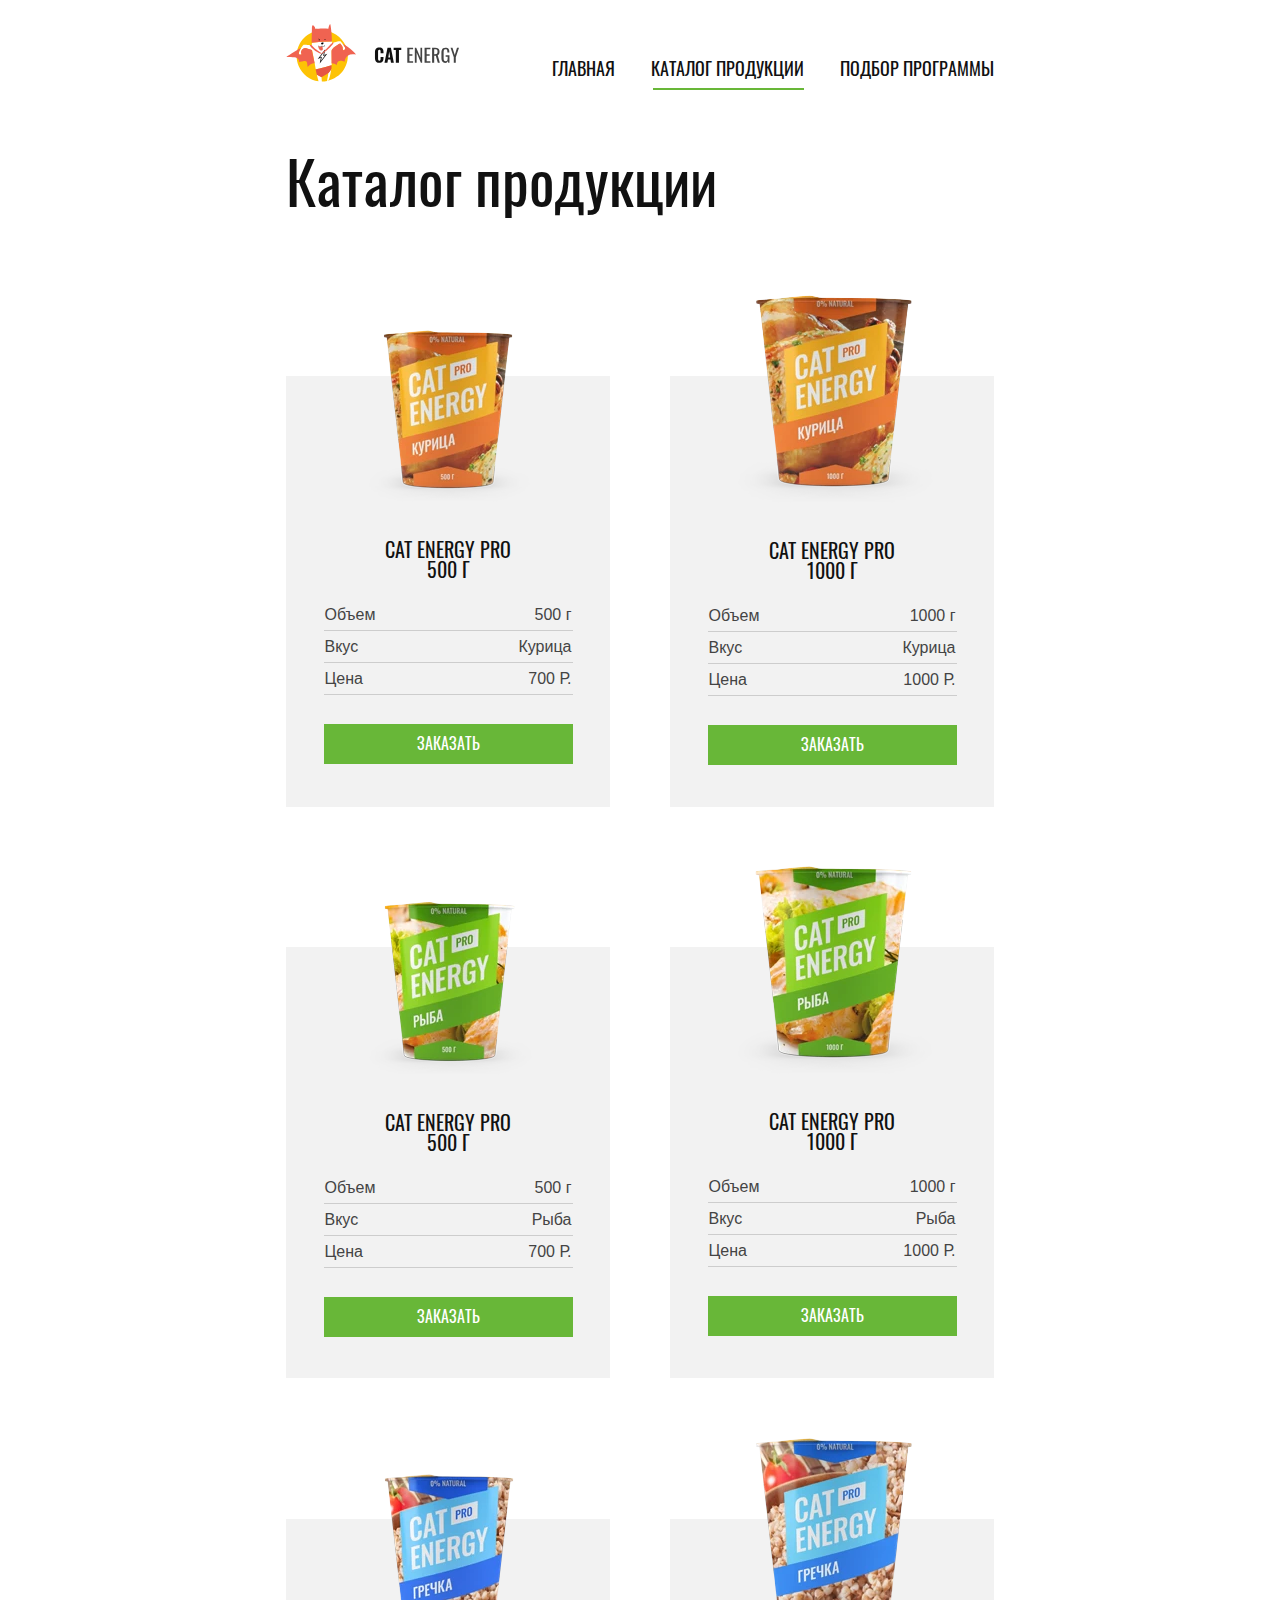
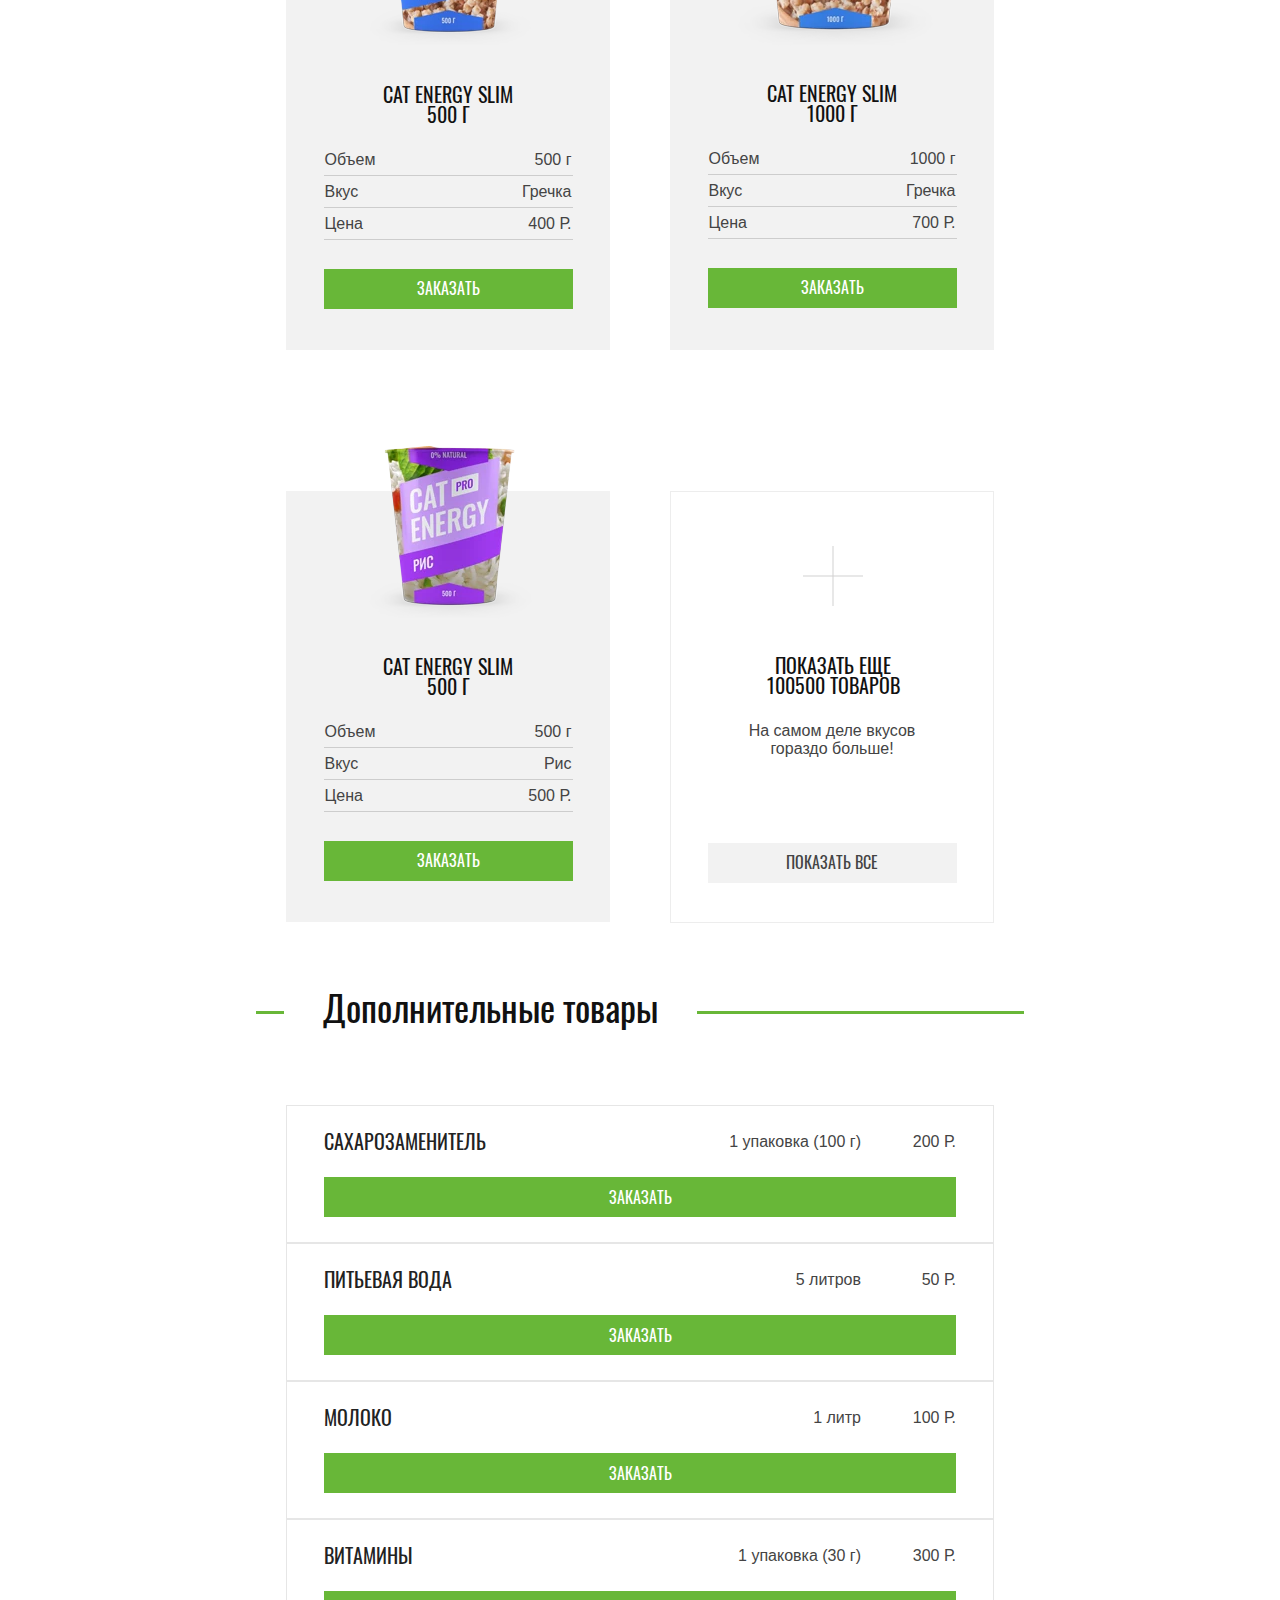
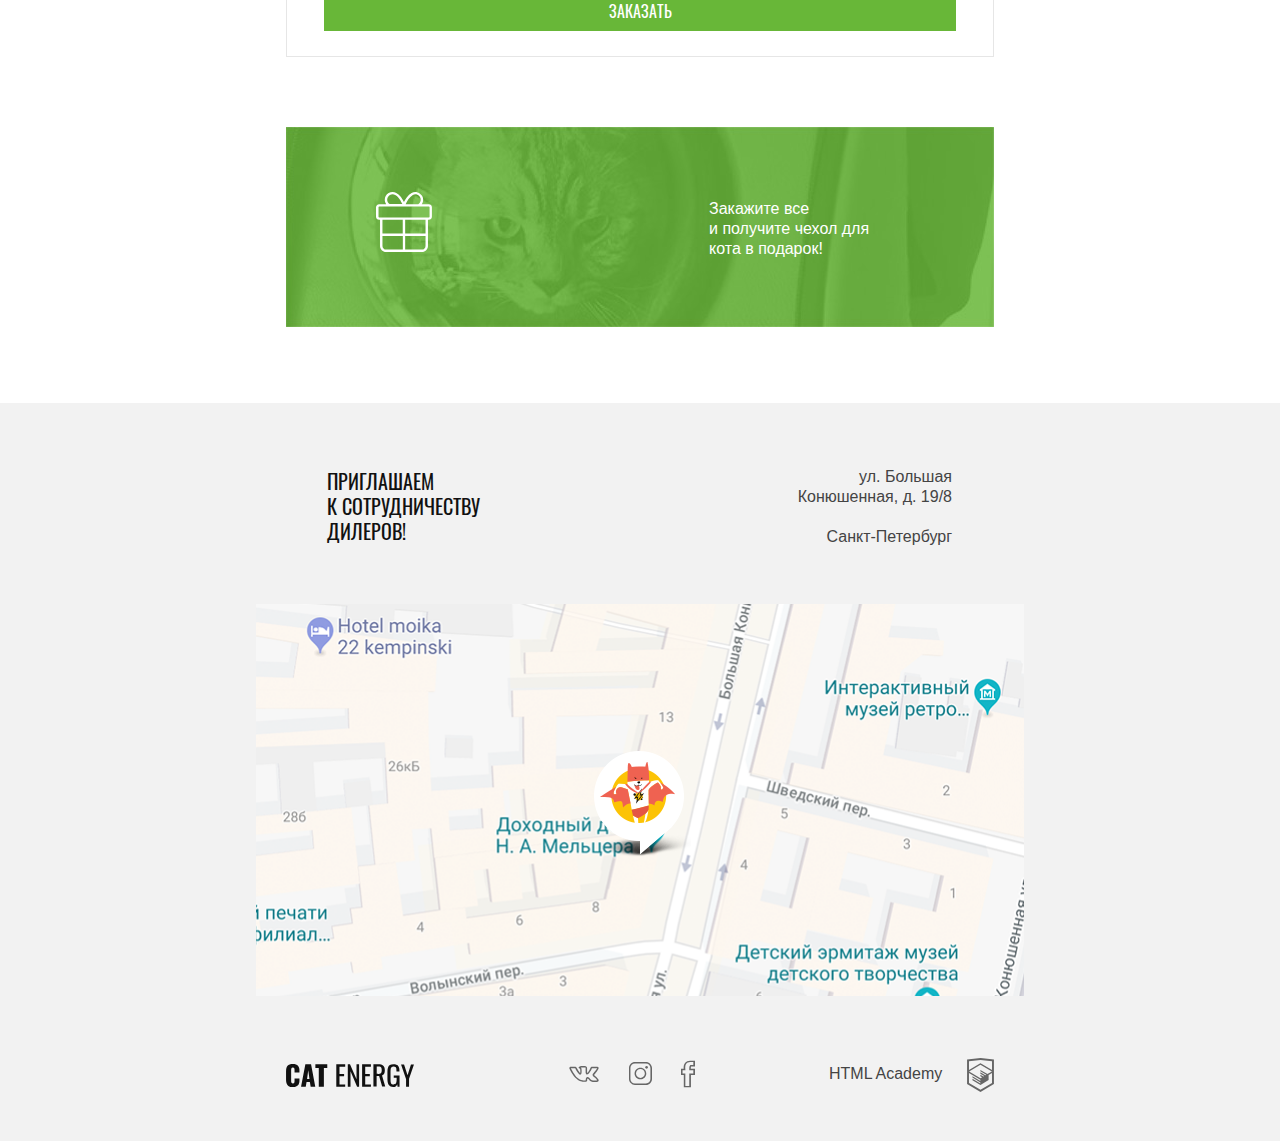
==== cat-energy/catalog.html @ 7c61a0e5 "добавляет проект" ====
<!DOCTYPE html>
<html lang="ru">
  <head>
    <meta charset="UTF-8">
    <meta name="viewport" content="width=device-width,initial-scale=1">
    <link rel="preload" href="fonts/oswaldregular.woff2" as="font" type="font/woff2" crossorigin="anonymous">
    <link rel="preload" href="fonts/oswaldmedium.woff2" as="font" type="font/woff2" crossorigin="anonymous">
    <title>Каталог товаров магазина Кэт энерджи</title>
    <link rel="stylesheet" href="css/style.min.css">

  </head>
  <body>
    <div style="display: none;">
      <include src="build/img/sprite.svg"></include>
    </div>
    <header class="page-header">
      <div class="page-header__wrapper">
        <a class="page-header__logo" href="index.html">
          <picture>
            <source media="(min-width: 1300px)" srcset="img/logo-desktop.svg">
            <source media="(min-width: 768px)" srcset="img/logo-tablet.svg">
            <img class="page-header__logo-image" src="img/logo-mobile.svg" width="191" height="38" alt="Логотип магазина Кэт энерджи">
          </picture>
        </a>
        <nav class="main-nav main-nav--closed main-nav--nojs">
          <button class="main-nav__toggle" type="button"><span class="visually-hidden">Открыть меню</span></button>
          <ul class="main-nav__list site-list">
            <li class="site-list__item">
              <a href="index.html">Главная</a>
            </li>
            <li class="site-list__item site-list__item--active">
              <a>Каталог продукции</a>
            </li>
            <li class="site-list__item">
              <a href="form.html">Подбор программы</a>
            </li>
          </ul>
        </nav>
      </div>
    </header>
    <main class="inner-page">
      <section class="catalog-info">
        <h1 class="catalog-info__title">Каталог продукции</h1>
        <div class="catalog">
          <ul class="catalog__list">
            <li class="catalog__item catalog-item">
              <div class="catalog-item__container">
                <a class="catalog-item__link-image catalog-item__link-image--small" href="catenergy-pro.html">
                  <picture>
                    <source type="image/webp" media="(min-width: 1300px)" srcset="img/chicken-small-desktop@1x.webp 1x, img/chicken-small-desktop@2x.webp 2x">
                    <source type="image/webp" media="(min-width: 768px)" srcset="img/chicken-small-tablet@1x.webp 1x, img/chicken-small-tablet@2x.webp 2x">
                    <source type="image/webp" srcset="img/chicken-small-mobile@1x.webp, img/chicken-small-mobile@2x.webp 2x">
                    <source media="(min-width: 1300px)" srcset="img/chicken-small-desktop@1x.png 1x, img/chicken-small-desktop@2x.png 2x">
                    <source media="(min-width: 768px)" srcset="img/chicken-small-tablet@1x.png 1x, img/chicken-small-tablet@2x.png 2x">
                    <img class="catalog-item__image" src="img/chicken-small-mobile@1x.jpg" srcset="img/chicken-small-mobile@2x.jpg 2x" alt="Упаковка корма Cat Energy PRO 500 г">
                  </picture>
                </a>
                <div class="catalog-item__wrap">
                  <a class="catalog-item__link-text" href="catenergy-pro.html">
                    <h3 class="catalog-item__title">Cat Energy PRO 500 г</h3>
                  </a>
                  <table class="catalog-item__table">
                    <tr class="catalog-item__characteristics">
                      <td class="catalog-item__text">Объем</td>
                      <td class="catalog-item__value">500 г</td>
                    </tr>
                    <tr class="catalog-item__characteristics">
                      <td class="catalog-item__text">Вкус</td>
                      <td class="catalog-item__value">Курица</td>
                    </tr>
                    <tr class="catalog-item__characteristics">
                      <td class="catalog-item__text">Цена</td>
                      <td class="catalog-item__value">700 Р.</td>
                    </tr>
                  </table>
                </div>
              </div>
              <a class="catalog-item__order button modal-order" href="order.html">Заказать</a>
            </li>
            <li class="catalog__item catalog-item">
              <div class="catalog-item__container">
                <a class="catalog-item__link-image" href="catenergy-prohen.html">
                  <picture>
                    <source type="image/webp" media="(min-width: 1300px)" srcset="img/chicken-big-desktop@1x.webp 1x, img/chicken-big-desktop@2x.webp 2x">
                    <source type="image/webp" media="(min-width: 768px)" srcset="img/chicken-big-tablet@1x.webp 1x, img/chicken-big-tablet@2x.webp 2x">
                    <source type="image/webp" srcset="img/chicken-big-mobile@1x.webp, img/chicken-big-mobile@2x.webp 2x">
                    <source media="(min-width: 1300px)" srcset="img/chicken-big-desktop@1x.png 1x, img/chicken-big-desktop@2x.png 2x">
                    <source media="(min-width: 768px)" srcset="img/chicken-big-tablet@1x.png 1x, img/chicken-big-tablet@2x.png 2x">
                    <img class="catalog-item__image" src="img/chicken-big-mobile@1x.jpg" srcset="img/chicken-big-mobile@2x.jpg 2x" alt="Упаковка корма Cat Energy PRO 1000 г">
                  </picture>
                </a>
                <div class="catalog-item__wrap">
                  <a class="catalog-item__link-text" href="catenergy-prohen.html">
                    <h3 class="catalog-item__title">Cat Energy PRO 1000 г</h3>
                  </a>
                  <table class="catalog-item__table">
                    <tr class="catalog-item__characteristics">
                      <td class="catalog-item__text">Объем</td>
                      <td class="catalog-item__value">1000 г</td>
                    </tr>
                    <tr class="catalog-item__characteristics">
                      <td class="catalog-item__text">Вкус</td>
                      <td class="catalog-item__value">Курица</td>
                    </tr>
                    <tr class="catalog-item__characteristics">
                      <td class="catalog-item__text">Цена</td>
                      <td class="catalog-item__value">1000 Р.</td>
                    </tr>
                  </table>
                </div>
              </div>
              <a class="catalog-item__order button modal-order" href="order.html">Заказать</a>
            </li>
            <li class="catalog__item catalog-item">
              <div class="catalog-item__container">
                <a class="catalog-item__link-image catalog-item__link-image--small" href="catenergy-profish.html">
                  <picture>
                    <source type="image/webp" media="(min-width: 1300px)" srcset="img/fish-small-desktop@1x.webp 1x, img/fish-small-desktop@2x.webp 2x">
                    <source type="image/webp" media="(min-width: 768px)" srcset="img/fish-small-tablet@1x.webp 1x, img/fish-small-tablet@2x.webp 2x">
                    <source type="image/webp" srcset="img/fish-small-mobile@1x.webp, img/fish-small-mobile@2x.webp 2x">
                    <source media="(min-width: 1300px)" srcset="img/fish-small-desktop@1x.png 1x, img/fish-small-desktop@2x.png 2x">
                    <source media="(min-width: 768px)" srcset="img/fish-small-tablet@1x.png 1x, img/fish-small-tablet@2x.png 2x">
                    <img class="catalog-item__image" src="img/fish-small-mobile@1x.jpg" srcset="img/fish-small-mobile@2x.jpg 2x" alt="Упаковка корма Cat Energy PRO 500 г">
                  </picture>
                </a>
                <div class="catalog-item__wrap">
                  <a class="catalog-item__link-text" href="catenergy-profish.html">
                    <h3 class="catalog-item__title">Cat Energy PRO 500 г</h3>
                  </a>
                  <table class="catalog-item__table">
                    <tr class="catalog-item__characteristics">
                      <td class="catalog-item__text">Объем</td>
                      <td class="catalog-item__value">500 г</td>
                    </tr>
                    <tr class="catalog-item__characteristics">
                      <td class="catalog-item__text">Вкус</td>
                      <td class="catalog-item__value">Рыба</td>
                    </tr>
                    <tr class="catalog-item__characteristics">
                      <td class="catalog-item__text">Цена</td>
                      <td class="catalog-item__value">700 Р.</td>
                    </tr>
                  </table>
                </div>
              </div>
              <a class="catalog-item__order button modal-order" href="order.html">Заказать</a>
            </li>
            <li class="catalog__item catalog-item">
              <div class="catalog-item__container">
                <a class="catalog-item__link-image" href="catenergy-profish.html">
                  <picture>
                    <source type="image/webp" media="(min-width: 1300px)" srcset="img/fish-big-desktop@1x.webp 1x, img/fish-big-desktop@2x.webp 2x">
                    <source type="image/webp" media="(min-width: 768px)" srcset="img/fish-big-tablet@1x.webp 1x, img/fish-big-tablet@2x.webp 2x">
                    <source type="image/webp" srcset="img/fish-big-mobile@1x.webp, img/fish-big-mobile@2x.webp 2x">
                    <source media="(min-width: 1300px)" srcset="img/fish-big-desktop@1x.png 1x, img/fish-big-desktop@2x.png 2x">
                    <source media="(min-width: 768px)" srcset="img/fish-big-tablet@1x.png 1x, img/fish-big-tablet@2x.png 2x">
                    <img class="catalog-item__image" src="img/fish-big-mobile@1x.jpg" srcset="img/fish-big-mobile@2x.jpg 2x" alt="Упаковка корма Cat Energy PRO 1000 г">
                  </picture>
                </a>
                <div class="catalog-item__wrap">
                  <a class="catalog-item__link-text" href="catenergy-profish.html">
                    <h3 class="catalog-item__title">Cat Energy PRO 1000 г</h3>
                  </a>
                  <table class="catalog-item__table">
                    <tr class="catalog-item__characteristics">
                      <td class="catalog-item__text">Объем</td>
                      <td class="catalog-item__value">1000 г</td>
                    </tr>
                    <tr class="catalog-item__characteristics">
                      <td class="catalog-item__text">Вкус</td>
                      <td class="catalog-item__value">Рыба</td>
                    </tr>
                    <tr class="catalog-item__characteristics">
                      <td class="catalog-item__text">Цена</td>
                      <td class="catalog-item__value">1000 Р.</td>
                    </tr>
                  </table>
                </div>
              </div>
              <a class="catalog-item__order button modal-order" href="order.html">Заказать</a>
            </li>
            <li class="catalog__item catalog-item">
              <div class="catalog-item__container">
                <a class="catalog-item__link-image catalog-item__link-image--small" href="catenergy-slimbuckwheat.html">
                  <picture>
                    <source type="image/webp" media="(min-width: 1300px)" srcset="img/buckwheat-small-desktop@1x.webp 1x, img/buckwheat-small-desktop@2x.webp 2x">
                    <source type="image/webp" media="(min-width: 768px)" srcset="img/buckwheat-small-tablet@1x.webp 1x, img/buckwheat-small-tablet@2x.webp 2x">
                    <source type="image/webp" srcset="img/buckwheat-small-mobile@1x.webp, img/buckwheat-small-mobile@2x.webp 2x">
                    <source media="(min-width: 1300px)" srcset="img/buckwheat-small-desktop@1x.png 1x, img/buckwheat-small-desktop@2x.png 2x">
                    <source media="(min-width: 768px)" srcset="img/buckwheat-small-tablet@1x.png 1x, img/buckwheat-small-tablet@2x.png 2x">
                    <img class="catalog-item__image" src="img/buckwheat-small-mobile@1x.jpg" srcset="img/buckwheat-small-mobile@2x.jpg 2x" alt="Упаковка корма Cat Energy Slim 500 г">
                  </picture>
                </a>
                <div class="catalog-item__wrap">
                  <a class="catalog-item__link-text" href="catenergy-slimbuckwheat.html">
                    <h3 class="catalog-item__title">Cat Energy Slim 500 г</h3>
                  </a>
                  <table class="catalog-item__table">
                    <tr class="catalog-item__characteristics">
                      <td class="catalog-item__text">Объем</td>
                      <td class="catalog-item__value">500 г</td>
                    </tr>
                    <tr class="catalog-item__characteristics">
                      <td class="catalog-item__text">Вкус</td>
                      <td class="catalog-item__value">Гречка</td>
                    </tr>
                    <tr class="catalog-item__characteristics">
                      <td class="catalog-item__text">Цена</td>
                      <td class="catalog-item__value">400 Р.</td>
                    </tr>
                  </table>
                </div>
              </div>
              <a class="catalog-item__order button modal-order" href="order.html">Заказать</a>
            </li>
            <li class="catalog__item catalog-item">
              <div class="catalog-item__container">
                <a class="catalog-item__link-image" href="catenergy-slimbuckwheat.html">
                  <picture>
                    <source type="image/webp" media="(min-width: 1300px)" srcset="img/buckwheat-big-desktop@1x.webp 1x, img/buckwheat-big-desktop@2x.webp 2x">
                    <source type="image/webp" media="(min-width: 768px)" srcset="img/buckwheat-big-tablet@1x.webp 1x, img/buckwheat-big-tablet@2x.webp 2x">
                    <source type="image/webp" srcset="img/buckwheat-big-mobile@1x.webp, img/buckwheat-big-mobile@2x.webp 2x">
                    <source media="(min-width: 1300px)" srcset="img/buckwheat-big-desktop@1x.png 1x, img/buckwheat-big-desktop@2x.png 2x">
                    <source media="(min-width: 768px)" srcset="img/buckwheat-big-tablet@1x.png 1x, img/buckwheat-big-tablet@2x.png 2x">
                    <img class="catalog-item__image" src="img/buckwheat-big-mobile@1x.jpg" srcset="img/buckwheat-big-mobile@2x.jpg 2x" alt="Упаковка корма Cat Energy Slim 1000 г">
                  </picture>
                </a>
                <div class="catalog-item__wrap">
                  <a class="catalog-item__link-text" href="catenergy-slimbuckwheat.html">
                    <h3 class="catalog-item__title">Cat Energy Slim 1000 г</h3>
                  </a>
                  <table class="catalog-item__table">
                    <tr class="catalog-item__characteristics">
                      <td class="catalog-item__text">Объем</td>
                      <td class="catalog-item__value">1000 г</td>
                    </tr>
                    <tr class="catalog-item__characteristics">
                      <td class="catalog-item__text">Вкус</td>
                      <td class="catalog-item__value">Гречка</td>
                    </tr>
                    <tr class="catalog-item__characteristics">
                      <td class="catalog-item__text">Цена</td>
                      <td class="catalog-item__value">700 Р.</td>
                    </tr>
                  </table>
                </div>
              </div>
              <a class="catalog-item__order button modal-order" href="order.html">Заказать</a>
            </li>
            <li class="catalog__item catalog-item">
              <div class="catalog-item__container">
                <a class="catalog-item__link-image catalog-item__link-image--small" href="catenergy-slimrice.html">
                  <picture>
                    <source type="image/webp" media="(min-width: 1300px)" srcset="img/rice-small-desktop@1x.webp 1x, img/rice-small-desktop@2x.webp 2x">
                    <source type="image/webp" media="(min-width: 768px)" srcset="img/rice-small-tablet@1x.webp 1x, img/rice-small-tablet@2x.webp 2x">
                    <source type="image/webp" srcset="img/rice-small-mobile@1x.webp, img/rice-small-mobile@2x.webp 2x">
                    <source media="(min-width: 1300px)" srcset="img/rice-small-desktop@1x.png 1x, img/rice-small-desktop@2x.png 2x">
                    <source media="(min-width: 768px)" srcset="img/rice-small-tablet@1x.png 1x, img/rice-small-tablet@2x.png 2x">
                    <img class="catalog-item__image" src="img/rice-small-mobile@1x.jpg" srcset="img/rice-small-mobile@2x.jpg 2x" alt="Упаковка корма Cat Energy Slim 500 г">
                  </picture>
                </a>
                <div class="catalog-item__wrap">
                  <a class="catalog-item__link-text" href="catenergy-slimrice.html">
                    <h3 class="catalog-item__title">Cat Energy Slim 500 г</h3>
                  </a>
                  <table class="catalog-item__table">
                    <tr class="catalog-item__characteristics">
                      <td class="catalog-item__text">Объем</td>
                      <td class="catalog-item__value">500 г</td>
                    </tr>
                    <tr class="catalog-item__characteristics">
                      <td class="catalog-item__text">Вкус</td>
                      <td class="catalog-item__value">Рис</td>
                    </tr>
                    <tr class="catalog-item__characteristics">
                      <td class="catalog-item__text">Цена</td>
                      <td class="catalog-item__value">500 Р.</td>
                    </tr>
                  </table>
                </div>
              </div>
              <a class="catalog-item__order button modal-order" href="order.html">Заказать</a>
            </li>
            <li class="catalog__item catalog-item show-more">
              <h2 class="show-more__title">Показать еще 100500 товаров</h2>
              <p class="show-more__text">На самом деле вкусов гораздо больше!</p>
              <a class="show-more__button" href="all-items.html">Показать все</a>
            </li>
          </ul>
        </div>
        <div class="extra">
          <h2 class="extra__title">Дополнительные товары</h2>
          <div class="extra__wrapper">
            <ul class="extra__list">
              <li class="extra__item">
                <h3 class="extra__text">Сахарозаменитель</h3>
                <table class="extra__table">
                  <tr>
                    <td class="extra__weight">1 упаковка (100 г)</td>
                    <td class="extra__value">200 Р.</td>
                  </tr>
                </table>
                <a class="extra__button button">Заказать</a>
              </li>
              <li class="extra__item">
                <h3 class="extra__text">Питьевая вода</h3>
                <table class="extra__table">
                  <tr>
                    <td class="extra__weight">5 литров</td>
                    <td class="extra__value">50 Р.</td>
                  </tr>
                </table>
                <a class="extra__button button">Заказать</a>
              </li>
              <li class="extra__item">
                <h3 class="extra__text">Молоко</h3>
                <table class="extra__table">
                  <tr>
                    <td class="extra__weight">1 литр</td>
                    <td class="extra__value">100 Р.</td>
                  </tr>
                </table>
                <a class="extra__button button">Заказать</a>
              </li>
              <li class="extra__item">
                <h3 class="extra__text">Витамины</h3>
                <table class="extra__table">
                  <tr>
                    <td class="extra__weight">1 упаковка (30 г)</td>
                    <td class="extra__value">300 Р.</td>
                  </tr>
                </table>
                <a class="extra__button button">Заказать</a>
              </li>
            </ul>
            <div class="offer">
              <p class="offer__description">Закажите все<br> и получите чехол для кота в подарок!</p>
            </div>
          </div>
        </div>
      </section>
    </main>
    <footer class="page-footer page-footer--grey">
      <div class="page-footer__contacts contacts">
        <div class="contacts__wrap">
          <div class="contacts__info info-address">
            <b class="info-address__title">приглашаем<br> к сотрудничеству дилеров!</b>
            <p class="info-address__address">ул. Большая Конюшенная, д. 19/8
              <span class="info-address__city">Санкт-Петербург</span>
            </p>
          </div>
        </div>
        <div class="contacts__map">
          <h2 class="visually-hidden">Как добраться до нас</h2>
          <iframe class="contacts__interactive" src="https://www.google.com/maps/embed?pb=!1m18!1m12!1m3!1d1998.603787258688!2d30.32085335200346!3d59.9387164817872!2m3!1f0!2f0!3f0!3m2!1i1024!2i768!4f13.1!3m3!1m2!1s0x4696310fca145cc1%3A0x42b32648d8238007!2sBolshaya%20Konyushennaya%20St%2C%2019%2F8%2C%20Sankt-Peterburg%2C%20191186!5e0!3m2!1sen!2sru!4v1567514265111!5m2!1sen!2sru" allowfullscreen=""></iframe>
        </div>
        <div class="contacts__wrapper">
          <a class="contacts__logo" href="index.html">
            <img class="page-footer__logo-text" src="img/logo-footer.svg" width="128" height="24" alt="Логотип-название магазина Кэт энерджи">
          </a>
          <ul class="social">
            <li class="social__item">
              <a class="social__link" href="#"><span class="visually-hidden">Мы в Вконтакте</span>
                <svg class="social__icon social__icon--vkontakte" width="22" height="12">
                  <use xlink:href="img/sprite.svg#icon-vk"></use>
                </svg>
              </a>
            </li>
            <li class="social__item">
              <a class="social__link" href="#"><span class="visually-hidden">Мы в Инстаграме</span>
                <svg class="social__icon social__icon--instagram" width="16" height="16">
                  <use xlink:href="img/sprite.svg#icon-insta"></use>
                </svg>
              </a>
            </li>
            <li class="social__item">
              <a class="social__link" href="#"><span class="visually-hidden">Мы в Фейсбуке</span>
                <svg class="social__icon social__icon--facebook" width="10" height="19">
                  <use xlink:href="img/sprite.svg#icon-fb"></use>
                </svg>
              </a>
            </li>
          </ul>
          <div class="page-footer__copyright copyright">
            <a class="copyright__link" href="https://htmlacademy.ru/intensive/adaptive">HTML Academy</a>
            <a href="https://htmlacademy.ru/intensive/adaptive">
              <svg class="copyright__link-icon" width="27" height="35">
                <use xlink:href="img/sprite.svg#logo-html"></use>
              </svg>
            </a>
          </div>
        </div>
      </div>
    </footer>
    <script src="js/script.min.js"></script>
    <script src="js/svg4everybody.min.js"></script>
    <script>svg4everybody();</script>
    <script src="js/picturefill.min.js"></script>
  </body>
</html>
---- cat-energy/css/style.min.css ----
html{line-height:1.15}a,body{color:#111}body{font-size:14px;line-height:18px;font-weight:400;min-width:320px;margin:0;padding:0;font-family:"Oswald","Arial",sans-serif;background-color:#fff}details,main{display:block}h1{font-size:2em;margin:.67em 0}hr{-webkit-box-sizing:content-box;box-sizing:content-box;height:0;overflow:visible}code,kbd,pre,samp{font-family:monospace;font-size:1em}a{background-color:transparent;text-decoration:none}abbr[title]{border-bottom:none;-webkit-text-decoration:underline dotted;text-decoration:underline dotted}b,strong{font-weight:bolder}small{font-size:80%}sub,sup{font-size:75%;line-height:0;position:relative;vertical-align:baseline}sub{bottom:-.25em}sup{top:-.5em}img{border-style:none;max-width:100%;height:auto}button,input,optgroup,select,textarea{font-family:inherit;font-size:100%;line-height:1.15;margin:0}button,input{overflow:visible}button,select{text-transform:none}[type=button]::-moz-focus-inner,[type=reset]::-moz-focus-inner,[type=submit]::-moz-focus-inner,button::-moz-focus-inner{border-style:none;padding:0}[type=button]:-moz-focusring,[type=reset]:-moz-focusring,[type=submit]:-moz-focusring,button:-moz-focusring{outline:1px dotted ButtonText}fieldset{padding:.35em .75em .625em}legend{color:inherit;display:table;max-width:100%;white-space:normal}progress{vertical-align:baseline}textarea{overflow:auto}[type=checkbox],[type=radio],legend{-webkit-box-sizing:border-box;box-sizing:border-box;padding:0}[type=number]::-webkit-inner-spin-button,[type=number]::-webkit-outer-spin-button{height:auto}summary{display:list-item}.advantages__description br,[hidden],template{display:none}@font-face{font-family:"Oswald";font-display:swap;src:url(../fonts/oswaldregular.woff2) format("woff2"),url(../fonts/oswaldregular.woff) format("woff");font-weight:400;font-style:normal}@font-face{font-family:"Oswald";font-display:swap;src:url(../fonts/oswaldmedium.woff2) format("woff2"),url(../fonts/oswaldmedium.woff) format("woff");font-weight:500;font-style:normal}.visually-hidden:not(:focus):not(:active){position:absolute;width:1px;height:1px;margin:-1px;border:0;padding:0;white-space:nowrap;-webkit-clip-path:inset(100%);clip-path:inset(100%);clip:rect(0 0 0 0);overflow:hidden}.main-block{width:320px;margin:0 auto}.main-block__promo{position:relative}.main-block__promo::after{content:"";position:absolute;top:0;left:0;z-index:-1;width:320px;height:305px;background-color:#63a73a;background-image:url(../img/index-background-mobile@1x.jpg);background-repeat:no-repeat;background-position:center;background-size:cover}@media (-webkit-min-device-pixel-ratio:1.5),(min-resolution:144dpi),(min-resolution:1.5dppx){.main-block__promo::after{background-image:url(../img/index-background-mobile@2x.jpg)}}.main-block__title{font-size:36px;line-height:36px;font-weight:400;margin:0;padding-top:28px;text-align:center;color:#fff}.main-block__slogan{font-size:14px;line-height:14px;font-weight:400;display:block;padding-top:25px;padding-left:60px;text-transform:uppercase;color:#fff}.main-block__wrap{display:-webkit-box;display:-ms-flexbox;display:flex;-webkit-box-orient:vertical;-webkit-box-direction:normal;-ms-flex-direction:column;flex-direction:column;-webkit-box-flex:1;-ms-flex:1;flex:1}.main-block__pict{margin-top:28px;margin-left:20px}.main-block__button{font-size:14px;line-height:18px;font-weight:400;width:280px;margin:0 auto;padding-top:11px}@media (min-width:768px){.main-block{width:708px}.main-block__promo::after{background-color:#fff;background-image:none}.main-block__title{font-size:60px;line-height:60px;font-weight:400;width:427px;padding-top:55px;padding-left:86px;text-align:left;color:#111}.main-block__slogan{font-size:20px;line-height:20px;font-weight:400;padding:42px 0 0 88px;color:#111}.main-block__pict{margin-top:-82px;margin-left:0;-webkit-box-ordinal-group:3;-ms-flex-order:2;order:2;z-index:-1}.main-block__button{font-size:20px;line-height:20px;font-weight:400;margin:47px 0 0 88px;padding-top:17px;width:245px;height:52px}}@media (min-width:1300px){.main-block{width:1220px}.main-block__promo::after{top:-114px;left:613px;width:720px;height:696px;background-image:url(../img/index-background-desktop@1x.jpg);background-repeat:no-repeat}.main-block__wrap{-webkit-box-orient:horizontal;-webkit-box-direction:normal;-ms-flex-direction:row;flex-direction:row}.main-block__title{padding-left:85px;padding-top:107px}.main-block__slogan{padding-left:85px}.main-block__pict{margin-top:-262px;margin-left:125px}.main-block__button{margin-top:52px;margin-left:84px}}@media (min-width:1300px) and (-webkit-min-device-pixel-ratio:1.5),(min-width:1300px) and (min-resolution:144dpi),(min-width:1300px) and (min-resolution:1.5dppx){.main-block__promo::after{background-image:url(../img/index-background-desktop@2x.jpg);background-size:720px auto}}.main-nav{position:relative}.main-nav__toggle{position:absolute;top:-40px;right:20px;cursor:pointer;border:0;background-color:transparent}.main-nav--closed .main-nav__toggle::before,.main-nav--opened .main-nav__toggle::before{content:"";position:absolute;top:0;left:0;width:24px;height:18px;background-image:url(../img/icon-mobile-menu.svg);background-repeat:no-repeat}.main-nav--opened .main-nav__toggle::before{top:-20px;left:70px;width:18px;background-image:url(../img/icon-close.svg)}.site-list{display:-webkit-box;display:-ms-flexbox;display:flex;-webkit-box-orient:vertical;-webkit-box-direction:normal;-ms-flex-direction:column;flex-direction:column;text-align:center}.site-list__item{font-size:20px;line-height:20px;font-weight:500;display:block;padding-top:22px;padding-bottom:23px;text-transform:uppercase;border-bottom:1px solid #e6e6e6}.site-list__item:first-child{border-top:1px solid #e6e6e6}.site-list__item:hover{opacity:.6}.site-list__item a:focus{opacity:.3}@media (min-width:768px){.site-list{-webkit-box-orient:horizontal;-webkit-box-direction:normal;-ms-flex-direction:row;flex-direction:row;-webkit-box-pack:justify;-ms-flex-pack:justify;justify-content:space-between;width:442px}.site-list__item,.site-list__item:first-child{border:0}.site-list__item{font-size:18px;line-height:25px;font-weight:400;padding:36px 0 0}.site-list__item--active{position:relative}.site-list__item--active::after{content:"";position:absolute;right:0;bottom:-9px;left:2px;height:2px;background:#68b738}}@media (min-width:1300px){.site-list{width:476px}.site-list__item{font-size:20px;line-height:25px;font-weight:400;padding-top:73px}.site-list__item--active-index-desktop{position:relative}.site-list__item--active-index-desktop::after{content:"";position:absolute;right:0;bottom:-10px;left:0;height:2px;background:#fff}.site-list--index-desktop a{color:#fff}}.program{width:320px;margin:23px auto 0}.program__list{margin:0;padding:0;list-style:none}.program__item{position:relative;width:280px;margin:0 auto}.program__item::before{content:"";position:absolute;top:0;left:0;z-index:-1;width:280px;height:266px;background-color:#f2f2f2}.program__wrapper{margin-bottom:19px}.program__title{font-size:24px;line-height:37px;font-weight:400;margin:0;padding-top:30px;padding-left:92px;text-transform:uppercase}.program__text{position:relative;width:228px;margin:0;padding:29px 0 23px 21px;font-family:"Arial","Helvetica",sans-serif;color:#444}.program__text::before{content:"";position:absolute;top:-43px;left:22px;width:50px;height:50px;border-radius:50%;background-color:#68b738}.program__text--pro::after,.program__text--slim::after{content:"";position:absolute;top:-44px;left:30px;width:35px;height:49px;background-image:url(../img/icon-cat-slim.svg);background-repeat:no-repeat}.program__text--pro::after{top:-32px;left:13px;width:67px;height:28px;background-image:url(../img/icon-cat-pro.svg)}.program__link{font-size:16px;line-height:16px;font-weight:400;position:relative;display:block;padding:19px 0 22px 20px;text-transform:uppercase}.program__link::before{content:"";position:absolute;top:-2px;left:20px;width:240px;height:1px;background-color:#111;opacity:.1}.program__link::after{content:"";position:absolute;top:22px;left:117px;width:24px;height:11px;background-image:url(../img/icon-right-arrow-long.svg)}.program__link:hover::after{width:32px;background-image:url(../img/icon-right-arrow-verylong.svg)}.program__link:active{opacity:.3}@media (min-width:768px){.program{width:708px;margin-top:0}.program__item{width:100%}.program__item::before{width:100%;height:372px}.program__wrapper{margin-bottom:29px}.program__title{font-size:36px;line-height:37px;font-weight:400;padding-top:76px;padding-left:53px}.program__text{font-size:16px;line-height:24px;font-weight:400;width:340px;padding:26px 0 0 53px}.program__text::before{top:-21px;left:446px;width:200px;height:200px}.program__text--slim{width:372px}.program__text--slim::after{top:-33px;left:476px;width:140px;height:194px}.program__text--pro{width:340px}.program__text--pro::after{top:22px;left:412px;width:268px;height:112px}.program__link{font-size:20px;line-height:20px;font-weight:400;padding:57px 0 63px 53px}.program__link::before{display:none}.program__link::after{top:60px;left:182px}}@media (min-width:1300px){.program{width:1220px;margin-top:132px}.program__wrapper{width:570px}.program__title{padding-left:217px}.program__list{display:-webkit-box;display:-ms-flexbox;display:flex;-webkit-box-pack:justify;-ms-flex-pack:justify;justify-content:space-between}.program__item{margin-right:80px}.program__item::before{width:570px;height:372px}.program__item:last-child{margin-right:0}.program__text{padding-bottom:0;padding-top:75px;padding-right:52px}.program__text::before{top:-66px;left:56px;width:100px;height:100px}.program__text--slim{width:462px}.program__text--slim::after{top:-72px;left:70px;width:70px;height:97px}.program__text--pro{width:446px}.program__text--pro::after{top:-44px;left:38px;width:134px;height:56px}.program__link{padding-top:31px;padding-left:55px}.program__link::after{top:34px;left:184px}}.advantages{width:320px;margin:0 auto 47px}.advantages__wrap{width:280px;margin:0 auto}.advantages__title{padding:0;list-style:none;font-size:36px;line-height:60px;font-weight:400;margin:0}.advantages__list{margin:0;padding:0;list-style:none;display:-webkit-box;display:-ms-flexbox;display:flex;-webkit-box-orient:vertical;-webkit-box-direction:normal;-ms-flex-direction:column;flex-direction:column}.advantages__item{position:relative;padding-top:26px}.advantages__item--healthy::before{content:"";position:absolute;top:41px;left:17px;width:26px;height:29px;background-image:url(../img/advantage-leaf@1x.png);background-repeat:no-repeat;background-position:center}@media (-webkit-min-device-pixel-ratio:1.5),(min-resolution:144dpi),(min-resolution:1.5dppx){.advantages__item--healthy::before{background-image:url(../img/advantage-leaf@2x.png);background-size:52px auto}}.advantages__item--making::before{content:"";position:absolute;top:39px;left:16px;width:29px;height:31px;background-image:url(../img/advantage-powder@1x.png);background-repeat:no-repeat;background-position:center}@media (-webkit-min-device-pixel-ratio:1.5),(min-resolution:144dpi),(min-resolution:1.5dppx){.advantages__item--making::before{background-image:url(../img/advantage-powder@2x.png);background-size:50px auto}}.advantages__item--change::before{content:"";position:absolute;top:40px;left:18px;width:23px;height:30px;background-image:url(../img/advantage-dining@1x.png);background-repeat:no-repeat;background-position:center}@media (-webkit-min-device-pixel-ratio:1.5),(min-resolution:144dpi),(min-resolution:1.5dppx){.advantages__item--change::before{background-image:url(../img/advantage-dining@2x.png);background-size:46px auto}}.advantages__item--time::before{content:"";position:absolute;top:40px;left:17px;width:26px;height:31px;background-image:url(../img/advantage-clock@1x.png);background-repeat:no-repeat;background-position:center}@media (-webkit-min-device-pixel-ratio:1.5),(min-resolution:144dpi),(min-resolution:1.5dppx){.advantages__item--time::before{background-image:url(../img/advantage-clock@2x.png);background-size:52px auto}}.advantages__description{margin:0;list-style:none;position:relative;width:195px;padding:0 0 0 80px;font-family:"Arial","Helvetica",sans-serif;color:#444}.advantages__description::after{content:"";position:absolute;top:-1px;left:0;width:60px;height:60px;z-index:-1;background-color:#68b738}@media (min-width:768px){.advantages{width:768px;margin:0 auto}.advantages__wrap{width:708px;margin:0 auto;padding:0}.advantages__title{font-size:60px;line-height:60px;font-weight:400;margin-top:40px;padding-bottom:63px}.advantages__list{-webkit-box-orient:horizontal;-webkit-box-direction:normal;-ms-flex-direction:row;flex-direction:row;-ms-flex-wrap:wrap;flex-wrap:wrap;padding-bottom:102px}.advantages__item{font-size:16px;line-height:24px;font-weight:400;width:325px}.advantages__item:nth-child(2n){margin-left:58px;padding-bottom:124px}.advantages__item:last-child{padding-bottom:0}.advantages__item--change::before,.advantages__item--healthy::before,.advantages__item--making::before,.advantages__item--time::before{top:33px;left:27px}.advantages__item--healthy::after{font-size:281px;line-height:282px;font-weight:400;content:"1";position:absolute;top:-29px;left:118px;z-index:-1;color:#f2f2f2}.advantages__item--change::after,.advantages__item--making::after,.advantages__item--time::after{font-size:281px;line-height:282px;font-weight:400;content:"2";position:absolute;top:-31px;left:114px;z-index:-1;color:#f2f2f2}.advantages__item--change::after,.advantages__item--time::after{content:"3";top:-30px}.advantages__item--time::after{content:"4"}.advantages__description{width:245px;padding-left:0;padding-top:95px}.advantages__description br{display:block}.advantages__description::after{top:-16px;left:0;width:80px;height:80px}}@media (min-width:1300px){.advantages{width:1220px}.advantages__wrap{width:100%}.advantages__title{margin-top:44px;margin-left:3px}.advantages__list{-ms-flex-wrap:nowrap;flex-wrap:nowrap;-webkit-box-pack:justify;-ms-flex-pack:justify;justify-content:space-between;padding-bottom:0}.advantages__item{width:245px}.advantages__item:nth-child(2n){margin-left:0}}.example{min-width:320px;background:-webkit-gradient(linear,left top,left bottom,color-stop(50%,#f2f2f2),color-stop(50%,#f2f2f2));background:linear-gradient(#f2f2f2 50%,#f2f2f2 50%)}.example__wrap{width:100%}.example__container{width:280px;margin:0 auto}.example__title{font-size:36px;line-height:60px;font-weight:400;margin:0;padding:16px 0 0}.example__description{padding:24px 14px 13px 0;font-family:"Arial","Helvetica",sans-serif;color:#444}.example__wrapper{padding-top:12px}.example__stats{display:-webkit-box;display:-ms-flexbox;display:flex;-webkit-box-pack:justify;-ms-flex-pack:justify;justify-content:space-between}.example__value{margin:0;list-style:none;font-size:14px;line-height:20px;font-weight:400;text-transform:uppercase;padding:34px 0 34px 47px}.example__image{width:320px;margin:0 auto}.example__picture-after{display:none}@media (min-width:768px){.example{background:-webkit-gradient(linear,left top,left bottom,color-stop(57.2%,#fff),color-stop(57.2%,#f2f2f2));background:linear-gradient(#fff 57.2%,#f2f2f2 57.2%);z-index:-2}.example__container{position:relative;width:708px;margin:0 auto}.example__container::before{content:"";position:absolute;top:0;left:-30px;width:768px;height:1px;background-color:#e6e6e6}.example__title{font-size:60px;line-height:60px;font-weight:400;padding-top:44px}.example__description{font-size:16px;line-height:24px;font-weight:400;padding-top:64px}.example__wrapper{display:-webkit-box;display:-ms-flexbox;display:flex;-webkit-box-pack:justify;-ms-flex-pack:justify;justify-content:space-between;width:708px;margin:0 auto;padding-top:41px}.example__stats{width:367px}.example__value{font-size:20px;line-height:20px;font-weight:400;width:192px;padding:12px 0 0;text-align:right}.example__total{display:inline-block;margin-top:9px}.example__image{width:768px;margin:0 auto;padding-top:86px}.example__picture-before{margin-left:45px}}@media (min-width:1300px){.example{background:-webkit-gradient(linear,left top,left bottom,color-stop(23%,#fff),color-stop(23%,#f2f2f2));background:linear-gradient(#fff 23%,#f2f2f2 23%);z-index:1}.example__wrap{display:-webkit-box;display:-ms-flexbox;display:flex;width:1220px;margin:0 auto}.example__container{width:610px}.example__container::before{display:none}.example__title{padding-top:3px;padding-left:4px}.example__description{width:432px;padding-top:146px;padding-left:3px}.example__wrapper{-webkit-box-orient:vertical;-webkit-box-direction:normal;-ms-flex-direction:column;flex-direction:column;padding-top:57px;padding-left:5px}.example__value{width:333px;padding-top:49px;text-align:left}.example__total{padding-left:59px}.example__image{margin-top:-50px;margin-left:-40px;padding-top:0}.example__picture-before{margin-left:5px}}.offer{position:relative;width:280px;height:289px;margin-top:41px;background-image:url(../img/gift-photo-mobile@1x.jpg);background-repeat:no-repeat;background-position:center}@media (-webkit-min-device-pixel-ratio:1.5),(min-resolution:144dpi),(min-resolution:1.5dppx){.offer{background-image:url(../img/gift-photo-mobile@2x.jpg);background-size:280px auto}}.offer::before{content:"";position:absolute;top:65px;left:113px;width:56px;height:60px;background-image:url(../img/icon-gift.svg)}.offer__description{font-size:16px;line-height:20px;font-weight:400;width:161px;margin:0;padding:187px 61px 0 60px;font-family:"Arial","Helvetica",sans-serif;text-align:center;color:#fff}@media (min-width:768px){.offer{display:-webkit-box;display:-ms-flexbox;display:flex;-webkit-box-pack:end;-ms-flex-pack:end;justify-content:flex-end;width:auto;margin-top:25px;margin-bottom:32px;background-image:url(../img/gift-photo-tablet@1x.jpg)}.offer::before{top:110px;left:90px}.offer__description{width:161px;margin-top:-70px;padding-top:187px;padding-right:124px;text-align:left}}@media (min-width:768px) and (-webkit-min-device-pixel-ratio:1.5),(min-width:768px) and (min-resolution:144dpi),(min-width:768px) and (min-resolution:1.5dppx){.offer{background-image:url(../img/gift-photo-tablet@2x.jpg);background-size:708px auto}}@media (min-width:1300px){.offer{width:245px;margin-top:0;background-image:url(../img/gift-photo-desktop@1x.jpg)}.offer::before{top:64px;left:94px}.offer__description{width:161px;margin-top:0;padding:185px 46px 0 0;text-align:center}}@media (min-width:1300px) and (-webkit-min-device-pixel-ratio:1.5),(min-width:1300px) and (min-resolution:144dpi),(min-width:1300px) and (min-resolution:1.5dppx){.offer{background-image:url(../img/gift-photo-desktop@2x.jpg);background-size:245px auto}}.info-address__title{font-size:16px;line-height:20px;font-weight:400;display:block;width:124px;text-transform:uppercase}.info-address__address{font-size:14px;line-height:20px;font-weight:400;width:139px;margin:0;font-family:"Arial","Helvetica",sans-serif;color:#444}@media (min-width:768px){.info-address__title{font-size:20px;line-height:25px;font-weight:400;width:155px;padding-top:2px}.info-address__address{font-size:16px;line-height:20px;font-weight:400;width:155px;text-align:right}.info-address__city{display:block;padding-top:20px}}@media (min-width:1300px){.info-address{position:absolute;-webkit-box-pack:justify;-ms-flex-pack:justify;justify-content:space-between;-webkit-box-sizing:border-box;box-sizing:border-box;background-color:#fff}.info-address__address{padding-left:95px;text-align:left}}.catalog{width:320px;margin:0 auto}.catalog__list{margin:0;padding:0;list-style:none}@media (min-width:768px){.catalog{width:708px}.catalog__list{display:-webkit-box;display:-ms-flexbox;display:flex;-ms-flex-wrap:wrap;flex-wrap:wrap}}@media (min-width:1300px){.catalog{width:1300px}}.catalog-info{width:320px;margin:0 auto}.catalog-info__title{font-size:36px;line-height:60px;font-weight:400;margin:0;padding:15px 0 26px 20px}@media (min-width:768px){.catalog-info{width:768px}.catalog-info__title{font-size:60px;line-height:60px;font-weight:400;padding:55px 0 13px 30px}}@media (min-width:1300px){.catalog-info{width:1220px}.catalog-info__title{padding-top:73px;padding-left:0}}.catalog-item{padding-left:19px;-webkit-box-sizing:border-box;box-sizing:border-box;border:1px solid #ededed}.catalog-item__container{display:-webkit-box;display:-ms-flexbox;display:flex}.catalog-item__title{font-size:16px;line-height:20px;font-weight:400;width:74px;margin:0;padding-bottom:10px;text-transform:uppercase}.catalog-item__wrap{padding-top:23px}.catalog-item__table{font-size:12px;line-height:16px;font-weight:400;width:140px;border-spacing:0;border-collapse:collapse;font-family:"Arial","Helvetica",sans-serif;color:#444}.catalog-item__value{text-align:right}.catalog-item__order{font-size:16px;line-height:20px;font-weight:400;width:280px;margin-bottom:20px;padding-top:9px}@media (min-width:768px){.catalog-item{position:relative;width:324px;margin-top:72px;margin-right:60px;padding-left:0;border:0}.catalog-item:nth-child(2n){margin-right:0}.catalog-item::before{content:"";position:absolute;top:81px;left:0;z-index:-1;width:100%;height:431px;background-color:#f2f2f2}.catalog-item__title{font-size:20px;line-height:20px;font-weight:400;width:130px;margin:0 auto;padding-top:34px;padding-bottom:20px;text-align:center}.catalog-item__container{-webkit-box-orient:vertical;-webkit-box-direction:normal;-ms-flex-direction:column;flex-direction:column}.catalog-item__wrap{padding-top:0}.catalog-item__link-image--small{padding-top:35px}.catalog-item__table{font-size:16px;line-height:16px;font-weight:400;width:249px;height:1px;margin:0 auto}.catalog-item__characteristics{border-bottom:1px solid #cdcdcd}.catalog-item__text,.catalog-item__value{padding-top:8px;padding-bottom:7px}.catalog-item__order{width:249px;margin:29px auto}}@media (min-width:1300px){.catalog-item{width:245px;margin-right:80px}.catalog-item:nth-child(2n){margin-right:80px}.catalog-item:nth-child(4n){margin-right:0}.catalog-item__order,.catalog-item__table{width:169px}}.show-more{position:relative;display:-webkit-box;display:-ms-flexbox;display:flex;-webkit-box-orient:vertical;-webkit-box-direction:normal;-ms-flex-direction:column;flex-direction:column;padding-top:55px}.show-more::before{content:"";position:absolute;top:28px;left:144px;width:30px;height:30px;background-image:url(../img/icon-plus-mobile.svg);background-repeat:no-repeat;background-position:0 0;fill:#222;opacity:.2}.show-more__title{font-size:16px;line-height:20px;font-weight:400;margin:0;padding-top:26px;padding-left:39px;padding-bottom:7px;text-transform:uppercase}.show-more__text{font-size:12px;line-height:18px;font-weight:400;margin:0;padding-left:30px;padding-bottom:22px;font-family:"Arial","Helvetica",sans-serif;color:#444}.show-more__button{font-size:16px;line-height:20px;font-weight:400;display:block;width:280px;height:40px;margin-bottom:25px;padding-top:9px;-webkit-box-sizing:border-box;box-sizing:border-box;background-color:#f2f2f2;color:#444;text-transform:uppercase;text-align:center}.show-more__button:hover{background-color:#ebebeb}.show-more__button:active{color:rgba(68,68,68,.3)}@media (min-width:768px){.show-more{margin-top:153px;border:1px solid #ededed}.show-more::before{top:54px;left:132px;width:60px;height:60px;background-image:url(../img/icon-plus.svg);background-color:#fff}.show-more__title{font-size:20px;line-height:20px;font-weight:400;width:166px;padding:108px 0 27px 79px;text-align:center}.show-more__text{font-size:16px;line-height:18px;font-weight:400;width:200px;text-align:center;padding-left:61px;padding-bottom:58px}.show-more__button{width:249px;margin:27px auto 39px}}@media (min-width:1300px){.show-more{padding-top:48px}.show-more::before{top:54px;left:90px}.show-more__title{padding:115px 0 27px 37px}.show-more__text{padding-left:19px;padding-bottom:83px}.show-more__button{width:169px;margin-top:0}}.extra{position:relative;margin-top:27px;padding-bottom:34px}.extra::after{content:"";position:absolute;top:14px;right:0;width:53px;height:3px;background-color:#68b738}.extra__title{font-size:24px;line-height:24px;font-weight:400;margin:0;padding-left:19px;padding-bottom:32px}.extra__wrapper{width:280px;margin:0 auto}.extra__list{margin:0;padding:0;list-style:none;border-top:1px solid #cdcdcd}.extra__item{display:-webkit-box;display:-ms-flexbox;display:flex;-webkit-box-orient:vertical;-webkit-box-direction:normal;-ms-flex-direction:column;flex-direction:column;padding-top:14px;border-bottom:1px solid #cdcdcd}.extra__text{font-size:16px;line-height:16px;font-weight:400;margin:0;padding-bottom:15px;color:#222;text-transform:uppercase}.extra__table{font-size:14px;line-height:14px;font-weight:400;border-collapse:collapse;font-family:"Arial","Helvetica",sans-serif;color:#444}.extra__value{text-align:right}.extra__button{font-size:16px;line-height:20px;font-weight:400;width:100%;margin-top:11px;margin-bottom:16px;padding-top:10px;font-family:"Oswald","Arial",sans-serif;border:0}@media (min-width:768px){.extra{width:auto;margin-top:66px;padding:0}.extra::before{content:"";position:absolute;top:22px;left:0;width:28px;height:3px;background-color:#68b738}.extra::after{top:22px;right:0;width:327px}.extra__title{font-size:36px;line-height:36px;font-weight:400;padding-left:67px;padding-bottom:80px;border:0}.extra__wrapper{width:708px;border:0}.extra__list{border:0}.extra__item{-webkit-box-orient:horizontal;-webkit-box-direction:normal;-ms-flex-direction:row;flex-direction:row;-ms-flex-wrap:wrap;flex-wrap:wrap;padding:25px 37px 0;-webkit-box-align:baseline;-ms-flex-align:baseline;align-items:baseline;border:1px solid rgba(205,205,205,.5)}.extra__table,.extra__text{font-size:20px;line-height:20px;font-weight:400}.extra__table{font-size:16px;line-height:16px;margin-top:3px}.extra__table,.extra__text{width:50%}.extra__weight{padding:0;text-align:right}.extra__value{width:95px;padding:0}.extra__button{margin-bottom:25px}}@media (min-width:1300px){.extra{margin-top:78px;padding-bottom:53px}.extra::before{top:21px;left:-110px;width:70px}.extra::after{top:21px;right:-108px;width:957px}.extra__title{padding-left:0}.extra__wrapper{display:-webkit-box;display:-ms-flexbox;display:flex;-webkit-box-orient:horizontal;-webkit-box-direction:normal;-ms-flex-direction:row;flex-direction:row;-webkit-box-pack:justify;-ms-flex-pack:justify;justify-content:space-between;width:1220px}.extra__list{width:895px}.extra__item{-ms-flex-wrap:nowrap;flex-wrap:nowrap;padding:15px 0;-webkit-box-align:center;-ms-flex-align:center;align-items:center;border:0;border-top:1px solid #cdcdcd}.extra__item:last-child{border-bottom:1px solid #cdcdcd}.extra__text{width:160px;padding:0}.extra__value,.extra__weight{text-align:left}.extra__value{width:81px}.extra__button{width:245px;margin:0}.extra__table{width:326px;margin-left:162px}}.social{margin:0;padding:0;list-style:none;position:relative;display:-webkit-box;display:-ms-flexbox;display:flex;-webkit-box-pack:justify;-ms-flex-pack:justify;justify-content:space-between;-webkit-box-align:center;-ms-flex-align:center;align-items:center;width:130px}.social::after,.social::before{content:"";position:absolute;top:-23px;left:-76px;width:280px;height:1px;background-color:#dadada}.social::after{top:40px}.social__icon{display:block;fill:#666}.social__icon--vkontakte{width:22px;height:12px}.social__icon--instagram{width:16px;height:16px}.social__icon--facebook{width:10px;height:19px;padding-right:9px}.social__icon:hover{fill:#68b738}.social__icon:active{fill:#68b738;opacity:.3}@media (min-width:768px){.social{width:135px;padding-left:30px;padding-top:10px;-webkit-box-align:center;-ms-flex-align:center;align-items:center}.social::after,.social::before{display:none}.social__icon--vkontakte{width:30px;height:16px}.social__icon--instagram{width:23px;height:23px}.social__icon--facebook{width:14px;height:28px}}@media (min-width:1300px){.social{padding-top:5px}}.copyright{width:280px;padding-top:44px}.copyright__link{font-size:16px;line-height:16px;font-weight:400;font-family:"Arial","Helvetica",sans-serif;color:#444;padding-top:8px}.copyright__link:active{opacity:.3}.copyright__link-icon{width:27px;height:34px;fill:#666}.copyright__link-icon:hover{fill:#68b738}.copyright__link-icon:active{fill:#68b738;opacity:.3}@media (min-width:768px){.copyright{width:165px;padding-top:15px}}.info-list{padding:0;list-style:none;margin:0 0 0 20px}.info-list__item{margin-bottom:14px}.info-list__item:last-child{margin-bottom:21px}.info-list__label{margin-bottom:14px;padding-right:9px}.info-list__field--name{min-width:229px}.info-list__field--weight{min-width:206px}.info-list__field--age{min-width:172px}@media (min-width:768px){.info-list{margin-left:42px}.info-list__item{margin-bottom:20px}.info-list__item:last-child{margin-bottom:71px}.info-list__label{padding-right:13px}.info-list__field--name{min-width:567px}.info-list__field--weight{min-width:538px}.info-list__field--age{min-width:497px}}@media (min-width:1300px){.info-list{width:570px;margin-left:3px}.info-list__label{padding-right:12px}.info-list__label--weight{padding-right:15px}.info-list__field--name{min-width:506px}.info-list__field--weight{min-width:475px}.info-list__field--age{min-width:436px}}.main-form{width:320px;margin:0 auto;padding-bottom:33px}.main-form__title{list-style:none;font-size:36px;line-height:60px;font-weight:400;margin:15px 0 0;padding:0 0 0 20px}.main-form__description{width:230px;margin:0;padding:26px 0 39px 21px;text-transform:uppercase}.main-form__write fieldset{margin:0;padding:0;border:0}@media (min-width:768px){.main-form{width:768px;padding-bottom:52px}.main-form__title{font-size:60px;line-height:60px;font-weight:400;padding:41px 0 29px 29px}.main-form__description{font-size:20px;line-height:30px;font-weight:400;width:325px;padding-bottom:66px;padding-left:71px}}@media (min-width:1300px){.main-form{width:1300px;padding-bottom:65px}.main-form__title{padding-top:58px;padding-left:43px}.main-form__description{padding-left:42px}}.program-list{margin:0;list-style:none;display:-webkit-box;display:-ms-flexbox;display:flex;-webkit-box-orient:vertical;-webkit-box-direction:normal;-ms-flex-direction:column;flex-direction:column;padding:0 0 25px;border-top:1px solid #e6e6e6;border-bottom:1px solid #e6e6e6}.program-list__item{position:relative;padding-top:26px;padding-left:50px}.program-list__input--radio{display:none}.program-list__input--radio+label::before{content:"";position:absolute;top:21px;left:18px;width:30px;height:30px;border:1px solid #cdcdcd;border-radius:50%}.program-list__input--radio+label:hover::before{border:1px solid #bababa}.program-list__input--radio+label:active::before,.program-list__label:active{opacity:.3}.program-list__input--radio:checked+label::after{content:"";position:absolute;top:31px;left:28px;width:12px;height:12px;border-radius:50%;background-color:#68b738}.program-list__input--radio:checked+label:active::after{opacity:.3}.program-list__label{padding-left:15px}@media (min-width:768px){.program-list{margin-left:41px;margin-right:37px;padding-bottom:35px;border:1px solid #e6e6e6}.program-list__item{padding-top:33px;padding-left:70px}.program-list__input--radio+label::before{content:"";position:absolute;top:23px;left:28px;width:37px;height:37px;border:1px solid #cdcdcd;border-radius:50%}.program-list__input--radio:checked+label::after{content:"";position:absolute;top:33px;left:38px;width:18px;height:18px;border-radius:50%;background-color:#68b738}}@media (min-width:1300px){.program-list{width:570px;margin:0}.program-list__item{padding-left:76px}.program-list__input--radio+label::before{top:25px;left:33px}.program-list__input--radio:checked+label::after{top:35px;left:43px}}.contacts-list{margin:0;list-style:none;padding:32px 0 29px 20px}.contacts-list__item{position:relative;padding-bottom:14px}.contacts-list__item:last-child{padding-bottom:0}.contacts-list__label{padding-right:8px}.contacts-list__field--email{min-width:219px}.contacts-list__field--tel{min-width:204px}.contacts-list__icon{position:relative}.contacts-list__icon--email{position:absolute;top:18px;left:247px;width:17px;height:13px}.contacts-list__icon--email:hover{fill:#68b738}.contacts-list__icon--email:invalid{fill:#ff8282}.contacts-list__icon--tel{position:absolute;top:14px;left:247px;width:20px;height:20px}@media (min-width:768px){.contacts-list{padding:76px 0 65px 42px}.contacts-list__item{padding-bottom:20px}.contacts-list__item--email::after{top:20px;right:56px}.contacts-list__item--tel::after{top:17px;right:53px}.contacts-list__label--email{padding-right:14px}.contacts-list__field--email{min-width:551px}.contacts-list__field--tel{min-width:535px}.contacts-list__icon--email{top:19px;left:593px}.contacts-list__icon--tel{position:absolute;top:16px;left:593px}}@media (min-width:1300px){.contacts-list{display:-webkit-box;display:-ms-flexbox;display:flex;padding:74px 0 47px 3px}.contacts-list__item--email::after{top:20px;right:101px}.contacts-list__item--tel::after{top:17px;right:18px}.contacts-list__field--email{min-width:486px;margin-right:82px}.contacts-list__field--tel{min-width:472px}.contacts-list__icon--email{top:21px;left:532px}.contacts-list__icon--tel{position:absolute;top:18px;left:531px}}.addition-list{list-style:none;display:-webkit-box;display:-ms-flexbox;display:flex;-webkit-box-orient:vertical;-webkit-box-direction:normal;-ms-flex-direction:column;flex-direction:column;-webkit-box-pack:justify;-ms-flex-pack:justify;justify-content:space-between;margin:14px 0 38px;padding:0 0 0 20px}.addition-list__item{padding-top:25px}.addition-list__label{position:relative;display:block;padding-left:47px;cursor:pointer}.addition-list__label:active{opacity:.3}.addition-list__input--checkbox{display:none}.addition-list__input--checkbox+label::before{content:"";position:absolute;top:-6px;left:0;width:30px;height:30px;border:1px solid red}.addition-list__input--checkbox+label:hover::before{border:1px solid #bababa}.addition-list__input--checkbox:checked+label::after{content:"";position:absolute;top:3px;left:6px;width:21px;height:15px;background-image:url(../img/icon-tick.svg);background-repeat:no-repeat;background-position:0 0}@media (min-width:768px){.addition-list{-webkit-box-orient:horizontal;-webkit-box-direction:normal;-ms-flex-direction:row;flex-direction:row;-ms-flex-wrap:wrap;flex-wrap:wrap;width:576px;margin-top:39px;margin-bottom:35px;padding-left:51px}.addition-list__item{width:230px;padding-top:27px;padding-bottom:28px}.addition-list__input--checkbox+label::before{content:"";position:absolute;top:-10px;left:-12px;width:39px;height:39px;border:1px solid #cdcdcd}.addition-list__input--checkbox:checked+label::after{content:"";position:absolute;top:5px;left:0}}@media (min-width:1300px){.addition-list{-ms-flex-wrap:nowrap;flex-wrap:nowrap;width:1204px;margin-top:40px;padding-left:14px}}.form{width:320px;margin:0 auto}.form__wrapper{margin-bottom:28px}.form__items{margin:0;padding:0;list-style:none}.form__list{font-size:16px;line-height:18px;font-weight:400;text-transform:uppercase;color:#222}.form__title{font-size:24px;line-height:24px;font-weight:400;padding-left:19px}.form__title--contacts{position:relative;width:202px}.form__title--addition::before,.form__title--comment::before,.form__title--contacts::before{content:"";position:absolute;top:14px;right:-118px;width:99px;height:3px;background-color:#68b738}.form__textarea{margin:0;padding:0;list-style:none}.form__title--comment{position:relative}.form__title--addition::before,.form__title--comment::before{top:15px;right:-180px;width:158px}.form__comment{font-size:16px;line-height:18px;font-weight:400;min-width:280px;height:150px;margin:36px 0 26px 20px;padding:12px 0 0 14px;-webkit-box-sizing:border-box;box-sizing:border-box;font-family:"Oswald","Arial",sans-serif;text-transform:uppercase;color:#444;border:1px solid rgba(205,205,205,.5);resize:none;overflow:auto}.form__title--addition{position:relative}.form__title--addition::before{top:13px;right:-160px;width:136px}.form__form-button{text-align:center}.form__button{font-size:16px;line-height:20px;font-weight:400;width:280px;margin-bottom:19px;margin-left:20px;padding:0;font-family:"Oswald","Arial",sans-serif}.form__note{font-size:14px;line-height:16px;font-weight:400;font-family:"Arial","Helvetica",sans-serif;color:#444}@media (min-width:768px){.form{width:708px}.form__wrapper{margin-bottom:76px}.form__list,.form__title{font-size:20px;line-height:20px;font-weight:400}.form__title{font-size:36px;line-height:36px;padding-left:39px}.form__title--contacts{width:100%}.form__title--contacts::before{top:21px;right:-30px;width:145px}.form__title--contacts::after{content:"";position:absolute;top:21px;left:-30px;width:30px;height:3px;background:#68b738}.form__title--comment::before{top:21px;right:-518px;width:479px}.form__title--comment::after{content:"";position:absolute;top:21px;left:-30px;width:30px;height:3px;background:#68b738}.form__comment{font-size:20px;line-height:30px;font-weight:400;min-width:631px;height:174px;margin:77px 0 61px 39px;padding-top:9px;padding-left:19px}.form__title--addition::before{top:21px;right:-488px;width:446px}.form__title--addition::after{content:"";position:absolute;top:21px;right:-490px;width:30px;height:3px;background:#68b738}.form__form-button{display:-webkit-box;display:-ms-flexbox;display:flex;-webkit-box-pack:justify;-ms-flex-pack:justify;justify-content:space-between;width:544px;margin-left:20px}.form__button{font-size:20px;line-height:20px;font-weight:400;width:283px;height:52px}.form__note{font-size:16px;line-height:16px;font-weight:400;padding-top:16px}}@media (min-width:1300px){.form{width:1220px}.form__wrapper{display:-webkit-box;display:-ms-flexbox;display:flex;-webkit-box-pack:justify;-ms-flex-pack:justify;justify-content:space-between;width:1220px;margin:0}.form__title{padding-left:0}.form__title--contacts::before{top:20px;right:-112px;width:776px}.form__title--contacts::after{top:20px;left:-110px;width:70px}.form__title--comment::before{top:22px;right:-1151px;width:1111px}.form__title--comment::after{top:22px;left:-110px;width:70px}.form__comment{min-width:1220px;margin-left:3px}.form__title--addition::before{top:24px;right:-1121px;width:1078px}.form__title--addition::after{top:24px;left:-110px;width:70px}.form__note{padding-top:18px}.form__form-button{width:850px;margin-left:-18px;padding-top:7px}.form__button{width:568px}}.button{display:block;min-height:40px;-webkit-box-sizing:border-box;box-sizing:border-box;background-color:#68b738;color:#fff;border:0;text-transform:uppercase;text-align:center}.button:active,.button:hover{background-color:#5eaa2f}.button:active{color:rgba(255,255,255,.3)}.page-header{width:320px;margin:0 auto;padding-top:13px}.page-header__logo-image{margin-left:20px;margin-bottom:11px;cursor:pointer}.page-header__logo-image:hover{opacity:.8}.page-header__logo-image:active{opacity:.6}@media (min-width:768px){.page-header,.page-header__wrapper{display:-webkit-box;display:-ms-flexbox;display:flex;-webkit-box-pack:justify;-ms-flex-pack:justify;justify-content:space-between}.page-header{padding-top:6px;width:auto;margin:0}.page-header__wrapper{width:708px;margin:0 auto}.page-header__logo-image{width:173px;height:58px;margin:0;padding-top:18px}}@media (min-width:1300px){.page-header{padding:0}.page-header__wrapper{width:1220px}.page-header__logo-image{width:210px;padding-top:54px}}.contacts__info,.contacts__wrapper{display:-webkit-box;display:-ms-flexbox;display:flex;width:280px;margin:0 auto}.contacts__info{-webkit-box-pack:justify;-ms-flex-pack:justify;justify-content:space-between;padding-bottom:26px;padding-top:28px}.contacts__wrapper{-webkit-box-orient:vertical;-webkit-box-direction:normal;-ms-flex-direction:column;flex-direction:column;padding-top:37px;-webkit-box-align:center;-ms-flex-align:center;align-items:center}.contacts__logo{width:128px;padding-bottom:51px;cursor:pointer}.contacts__logo:hover{opacity:.8}.contacts__logo:active{opacity:.6}.contacts__map,.contacts__map::before{background-repeat:no-repeat;background-size:cover}.contacts__map{margin:0 auto;background-position:0 0;position:relative;width:320px;height:364px;background-image:url(../img/bg-map-mobile@1x.png)}@media (-webkit-min-device-pixel-ratio:1.5),(min-resolution:144dpi),(min-resolution:1.5dppx){.contacts__map{background-image:url(../img/bg-map-mobile@2x.png);background-size:320px auto}}.contacts__map::before{content:"";position:absolute;top:138px;left:129px;width:55px;height:53px;background-image:url(../img/map-pin.png)}.contacts__interactive{position:absolute;width:100%;height:364px;border:0}@media (min-width:768px){.contacts__info{width:auto;padding:64px 72px 57px 71px}.contacts__wrapper{-webkit-box-orient:horizontal;-webkit-box-direction:normal;-ms-flex-direction:row;flex-direction:row;-webkit-box-pack:justify;-ms-flex-pack:justify;justify-content:space-between;width:708px;padding-top:0}.contacts__logo{padding-top:68px}.contacts__map{width:768px;height:392px;background-image:url(../img/bg-map-tablet@1x.png)}.contacts__map::before{top:147px;left:322px;width:113px;height:106px}.contacts__interactive{height:392px}}@media (min-width:768px) and (-webkit-min-device-pixel-ratio:1.5),(min-width:768px) and (min-resolution:144dpi),(min-width:768px) and (min-resolution:1.5dppx){.contacts__map{background-image:url(../img/bg-map-tablet@2x.png);background-size:768px auto}}@media (min-width:1300px){.contacts__info{margin-top:95px;margin-left:42px;padding:63px 90px 58px 76px;z-index:10}.contacts__wrapper{width:1220px}.contacts__logo{padding-top:63px}.contacts__map{min-width:1300px;height:400px;background-image:url(../img/bg-map-desktop@1x.png)}.contacts__map::before{top:150px;left:926px;width:113px;height:106px}.contacts__interactive{height:400px}}@media (min-width:1300px) and (-webkit-min-device-pixel-ratio:1.5),(min-width:1300px) and (min-resolution:144dpi),(min-width:1300px) and (min-resolution:1.5dppx){.contacts__map{background-image:url(../img/bg-map-desktop@2x.png);background-size:1300px auto}}.page-footer{min-width:320px;background:linear-gradient(#fff 116px,#f2f2f2 116px)}.page-footer--grey{background:#f2f2f2}.page-footer__contacts{width:320px;margin:0 auto}.page-footer__copyright{display:-webkit-box;display:-ms-flexbox;display:flex;-webkit-box-pack:justify;-ms-flex-pack:justify;justify-content:space-between}@media (min-width:768px){.page-footer{display:-webkit-box;display:-ms-flexbox;display:flex;-webkit-box-pack:justify;-ms-flex-pack:justify;justify-content:space-between;min-width:768px;background:linear-gradient(#fff 202px,#f2f2f2 202px)}.page-footer--grey{background:#f2f2f2}.page-footer__contacts{width:768px}}@media (min-width:1300px){.page-footer{min-width:1300px;background:#f2f2f2}.page-footer__contacts{width:1300px}}.inner-page{width:320px;margin:0 auto}@media (min-width:768px){.inner-page{width:768px}}@media (min-width:1300px){.inner-page{width:1300px}}.field{font-size:16px;line-height:18px;font-weight:400;min-height:45px;padding:0 0 0 14px;-webkit-box-sizing:border-box;box-sizing:border-box;font-family:"Oswald","Arial",sans-serif;text-transform:uppercase;color:#444;border:1px solid rgba(205,205,205,.5);outline:0}.field:invalid{border:2px solid #ff8282}.field:required{border:1px solid rgba(205,205,205,.5)}.field:hover{border:1px solid #cdcdcd}.field:focus{border:2px solid #444}@media (min-width:768px){.field{font-size:20px;line-height:20px;font-weight:400;min-height:52px;padding-left:19px}}.example-info{position:relative;display:-webkit-box;display:-ms-flexbox;display:flex;-webkit-box-orient:vertical;-webkit-box-direction:normal;-ms-flex-direction:column;flex-direction:column;text-align:center}.example-info__data{font-size:24px;line-height:24px;font-weight:400;-webkit-box-sizing:border-box;box-sizing:border-box;border:1px solid #cdcdcd;border-radius:3px;text-transform:uppercase}.example-info__data--weight{padding:13px 41px 17px 42px}.example-info__data--days{padding:14px 21px 16px}.example-info__text{font-size:12px;line-height:12px;font-weight:400;font-family:"Arial","Helvetica",sans-serif;position:absolute;width:57px;text-align:center;background-color:#f2f2f2;color:#444}.example-info__text--weight{padding:4px 14px 0 20px;top:43px;left:13px}.example-info__text--days{padding:3px 14px 0 18px;top:44px;left:17px}@media (min-width:768px){.example-info__data{font-size:30px;line-height:37px;font-weight:400}.example-info__data--weight{padding:16px 56px 19px}.example-info__data--days{padding:16px 30px 20px}.example-info__text{font-size:14px;line-height:14px;font-weight:400;background-color:#fff}.example-info__text--weight{width:114px;padding:6px 0 0;top:58px;left:24px}.example-info__text--days{width:145px;margin-top:20px;padding:0;top:44px;left:10px}}@media (min-width:1300px){.example-info__text{background-color:#f2f2f2}}.container{overflow:hidden}.toggles-info{display:-webkit-box;display:-ms-flexbox;display:flex;-webkit-box-pack:justify;-ms-flex-pack:justify;justify-content:space-between;width:197px;margin:0 auto;padding-bottom:37px}.toggles-info__after,.toggles-info__before{font-size:16px;line-height:20px;font-weight:400;padding-top:29px;text-transform:uppercase;cursor:pointer}.toggles-info__bar,.toggles-info__toggle{-webkit-box-sizing:border-box;box-sizing:border-box}.toggles-info__bar{margin-top:32px;border:1px solid #cdcdcd;position:relative;width:84px;height:14px;border-radius:6px;background-color:#fff}.toggles-info__toggle{position:absolute;top:3px;left:8px;width:35px;height:6px;border-radius:3px;background-color:#68b738}@media (min-width:768px){.toggles-info{width:712px;padding-bottom:69px;-webkit-box-align:center;-ms-flex-align:center;align-items:center}.toggles-info__bar{width:428px;height:6px;margin-top:5px;border-radius:3px;border:0;background-color:#dcdcdc}.toggles-info__toggle{position:relative;top:-14px;left:200px;width:34px;height:34px;border:1px solid #cdcdcd;border-radius:50%;-webkit-box-shadow:0 2px 5px rgba(0,0,0,.15);box-shadow:0 2px 5px rgba(0,0,0,.15);background-color:#fff}.toggles-info__toggle::before{content:"";position:absolute;top:12px;left:12px;width:8px;height:8px;border-radius:50%;background-color:#68b738}.toggles-info__toggle:hover{-webkit-box-shadow:0 3px 5px rgba(0,0,0,.25);box-shadow:0 3px 5px rgba(0,0,0,.25)}.toggles-info__toggle:active{border:2px solid #68b738;-webkit-box-shadow:0 4px 5px rgba(0,0,0,.3);box-shadow:0 4px 5px rgba(0,0,0,.3)}.toggles-info__toggle:active::before{top:11px;left:11px}.toggles-info__after,.toggles-info__before{font-size:20px;line-height:20px;font-weight:400;display:inline-block;padding-top:15px;padding-bottom:5px;border-bottom:1px dotted rgba(17,17,17,.23)}.toggles-info__after:hover,.toggles-info__before:hover{border-bottom:1px solid rgba(17,17,17,.4)}.toggles-info__after:active,.toggles-info__before:active{border-bottom:none}.toggles-info__before{margin-left:70px}.toggles-info__after{margin-right:72px}}@media (min-width:1300px){.toggles-info{width:722px}.toggles-info__after,.toggles-info__before{padding-top:36px}.toggles-info__bar{position:relative;margin-top:29px}.toggles-info__before{margin-left:84px}.toggles-info__after{margin-right:68px}}
/*# sourceMappingURL=style.min.css.map */
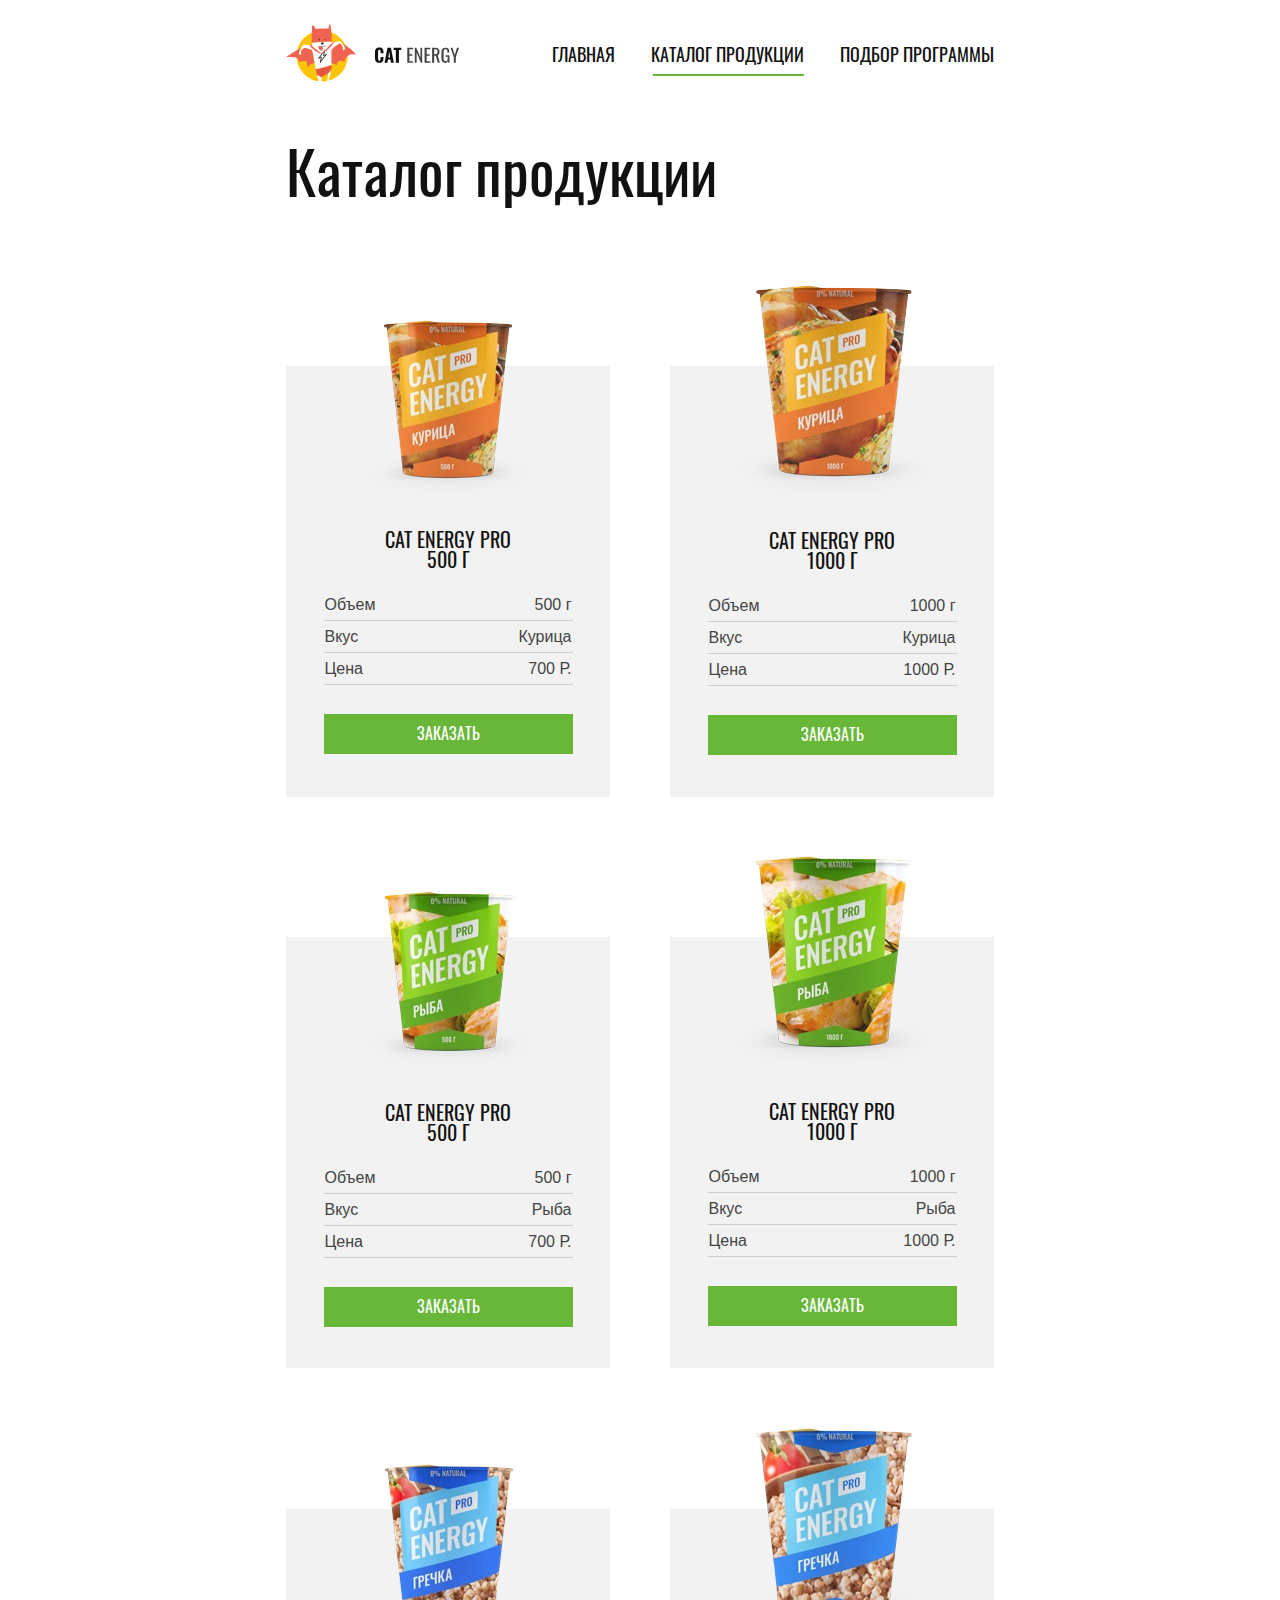
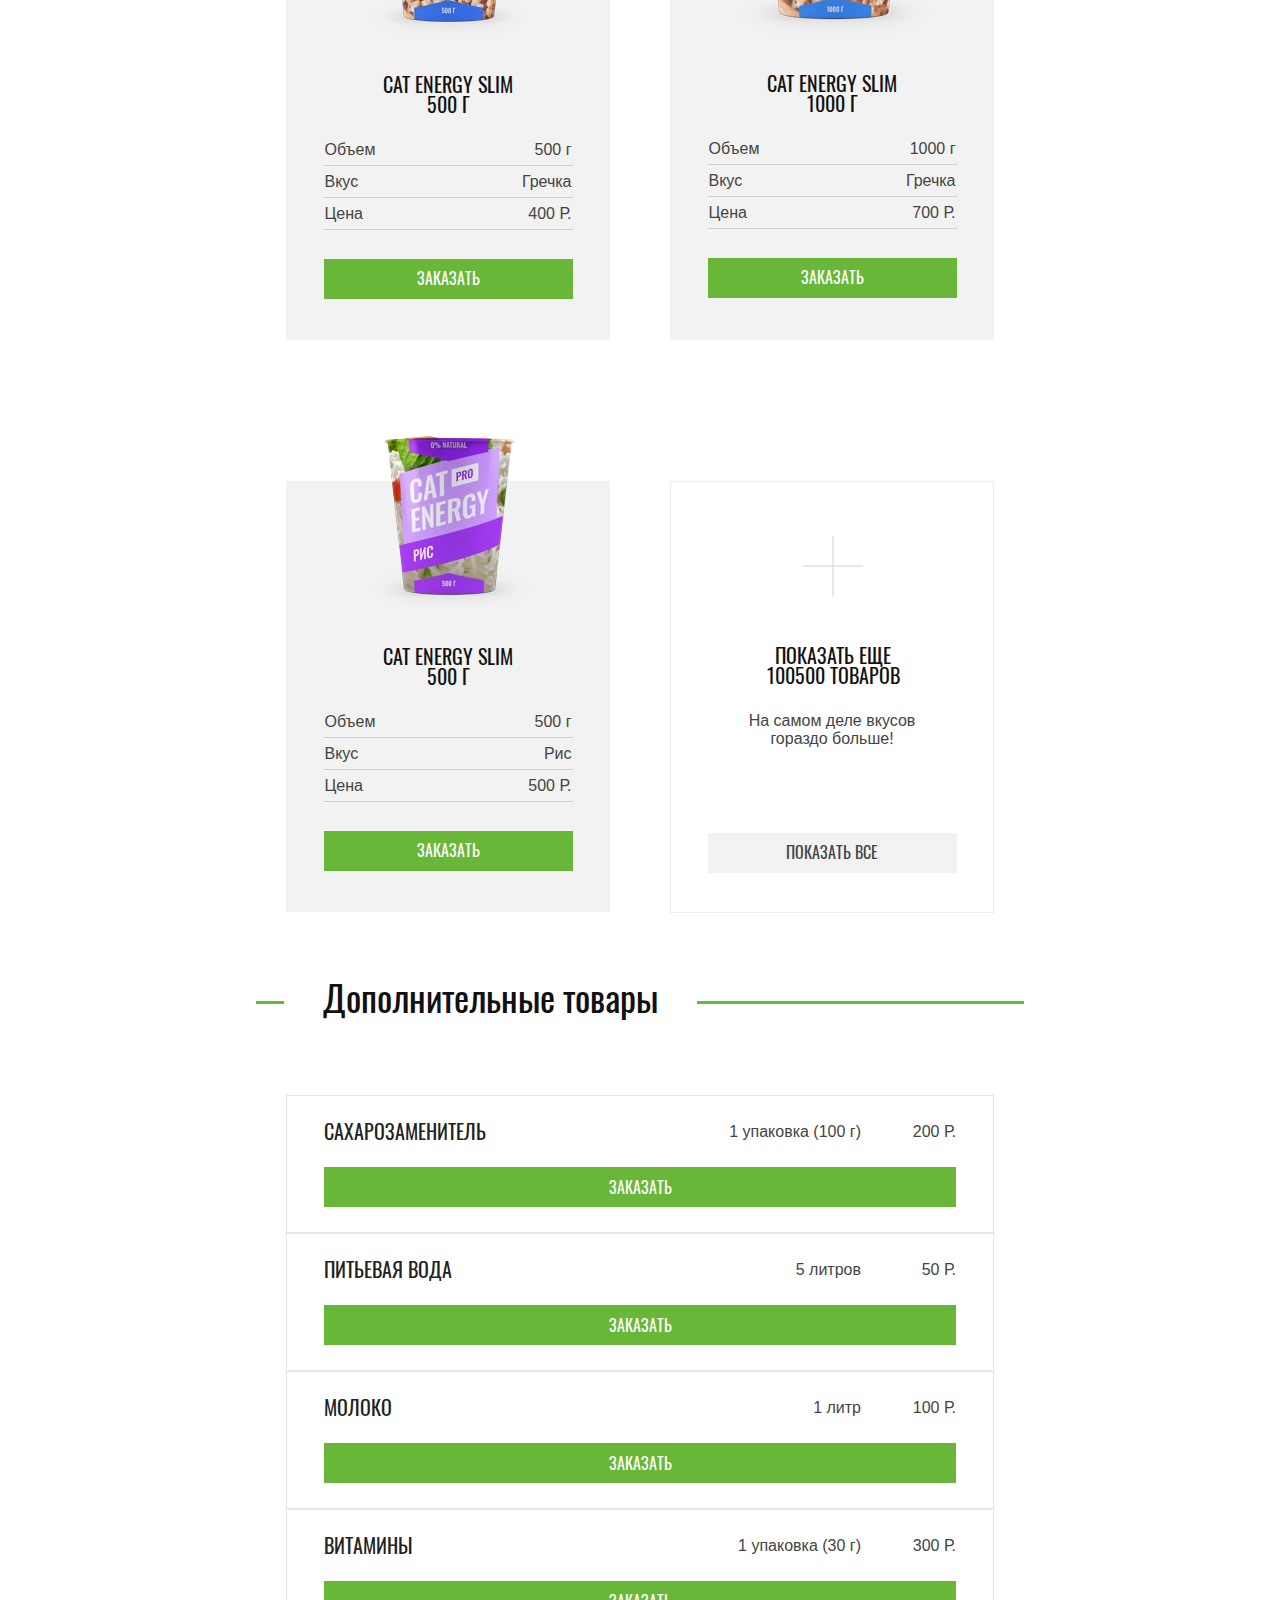
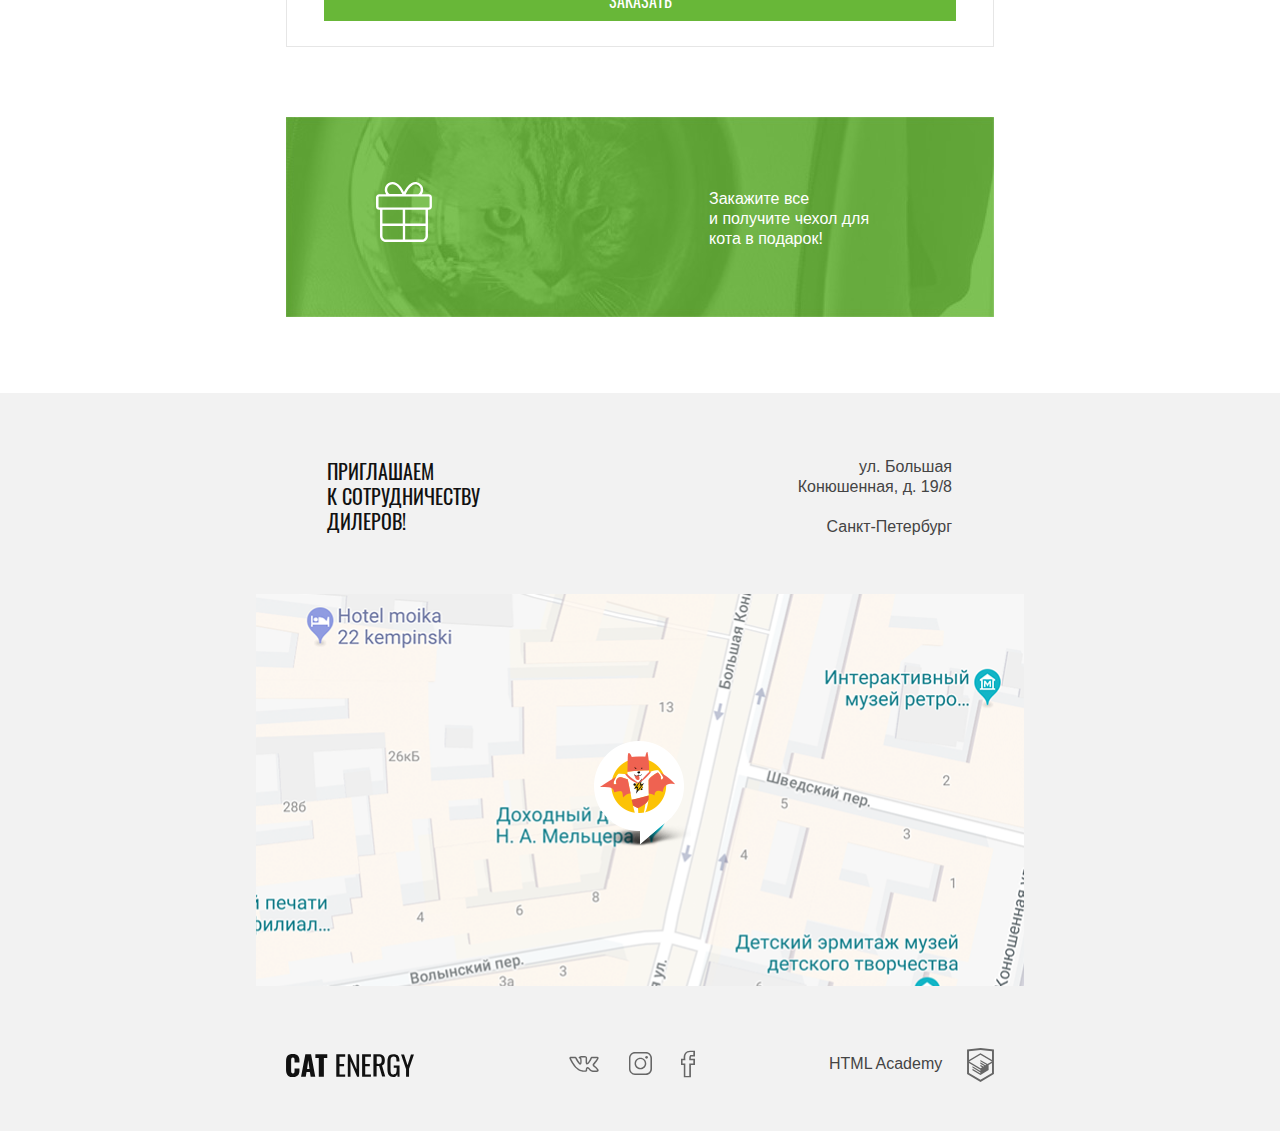
==== commit 3a4d45cb: "заменят файлы в cat-energy" ====
--- a/cat-energy/catalog.html
+++ b/cat-energy/catalog.html
@@ -11,7 +11,12 @@
   </head>
   <body>
     <div style="display: none;">
-      <include src="build/img/sprite.svg"></include>
+      <svg xmlns="http://www.w3.org/2000/svg" xmlns:xlink="http://www.w3.org/1999/xlink">
+<symbol id="icon-fb" viewBox="0 0 10 19"><path d="M7.1 19H2v-8.8H0V5.8h1.9c-.1-2 .2-3.4 1.1-4.4C3.8.5 5 .1 6.5 0H10v4.2H7.2c-.1.2-.2.8-.2 1.6h3v4.4H7.1V19zm-4-1h2.8V9.1h2.9V6.8H5.9v-.5c0-1.4 0-2.6.7-3.1l.1-.1h2.1V1H6.5c-1.2.1-2 .4-2.6 1-.8.8-1 2.3-.8 4.2l.1.6H1.1v2.3h2V18z"></path></symbol>
+<symbol id="icon-insta" viewBox="0 0 16.1 16"><path class="st0" d="M11.8 1C13.6 1 15 2.4 15 4.2v7.7c0 1.7-1.4 3.1-3.1 3.1H4.2C2.4 15 1 13.6 1 11.8V4.2C1 2.4 2.4 1 4.2 1h7.6m0-1H4.2C1.9 0 0 1.9 0 4.2v7.7C0 14.1 1.9 16 4.2 16h7.7c2.3 0 4.2-1.9 4.2-4.2V4.2C16 1.9 14.1 0 11.8 0z"></path><path class="st0" d="M8 4.9c1.7 0 3.1 1.4 3.1 3.1S9.7 11.1 8 11.1 4.9 9.7 4.9 8 6.3 4.9 8 4.9m0-1C5.7 3.9 3.9 5.7 3.9 8s1.8 4.1 4.1 4.1 4.1-1.8 4.1-4.1S10.3 3.9 8 3.9z"></path><circle class="st0" cx="12.3" cy="3.7" r=".9"></circle></symbol>
+<symbol id="icon-vk" viewBox="0 0 22 12"><path d="M17.6 12c-.3 0-.9-.1-1.5-.5-.5-.3-.9-.7-1.3-1.2-.3-.3-.9-.9-1.1-.9-.2.1-.4.7-.3 1.2 0 .1 0 .6-.3.9-.3.3-.8.4-.9.4h-1.4c-.7 0-3.2-.2-5.4-2.3C2.5 7.1.2 2.2.1 2 0 1.6-.1 1.2.2.9s.8-.4 1-.4h3.1c.1 0 .4.1.7.3.3.2.4.5.5.6.7 1.5 1.5 2.8 2.6 4 .1-.4.2-1.4.1-2.3 0-.4-.1-.8-.2-1-.1-.1-.3-.2-.5-.2l-.6-.5c0-.5.5-.9.9-1.1.5-.2 1.3-.3 2.3-.3h.5c.9 0 1.2.1 1.6.1 1.2.3 1.2 1.3 1.1 2.5v1.6c0 .3 0 .8.1 1 .2-.1.6-.5 1.5-1.9.6-.9 1-1.9 1.1-2.1.1-.3.4-.7 1.2-.7h3.4c.7 0 1.2.2 1.3.7.2.5.1 1.3-1.7 3.5-.3.3-.5.6-.7.9-.5.4-.9 1-.9 1.1s.5.5.9.9c1.1.9 1.9 1.7 2.2 2.3.4.6.3 1 .2 1.3-.3.7-1.2.7-1.4.8h-2.9zm-3.9-3.7c.7 0 1.2.6 1.8 1.2.4.4.7.8 1.1 1 .5.3 1 .3 1 .3h2.9c.1 0 .3-.1.4-.1 0 0 0-.1-.1-.1-.3-.5-1-1.3-2-2.1-.9-.7-1.3-1.1-1.4-1.7 0-.6.4-1.1 1.2-2.1.2-.2.4-.5.7-.8 1.1-1.4 1.4-2 1.5-2.3h-3.9c0 .4-.5 1.5-1.1 2.4-1.4 2.1-2 2.4-2.5 2.4-.1 0-.3 0-.4-.1-.7-.4-.7-1.4-.7-2.1V2.6c.1-1.3 0-1.3-.3-1.4-.3-.1-.5-.1-1.4-.1H10c-.5 0-1 0-1.4.1l.2.2c.4.5.4 1.5.4 1.7.1 1.3 0 2.9-.7 3.3-.1 0-.2.1-.4.1-.6 0-1.3-.7-2.5-2.5C5 2.9 4.5 1.8 4.5 1.8s0-.1-.1-.1-.2-.1-.2-.1h-3c.4.9 2.5 5 4.8 7.2 2 1.9 4.3 2 4.7 2h1.4s.2 0 .2-.1v-.1c0-.2 0-2 1.2-2.3h.2z"></path></symbol><symbol id="logo-html" viewBox="0 0 26.943 34.09"><path d="M13.62.017L13.472 0 0 1.412v24.661l13.473 8.017 13.43-7.99.042-.025V1.412L13.62.017zm11.399 12.11L13.495 5.334l-.001-.104-.087.05-.088-.056v.109L1.925 12.118V3.147l11.548-1.212L25.02 3.147v8.98zm-11.614-5.34L24.923 13.5l-4.479 2.64-7.093-4.221-.014 1.415 5.904 3.513-.86.507-5.03-2.992-.014 1.415 3.827 2.275-.782.523-3.031-1.787-.014 1.413 1.853 1.091-1.8 1.081-11.356-6.751 11.371-6.835zm-11.48 8.34l11.411 6.791.016 1.044-7.942-4.728-.015 1.416 7.979 4.795.018 1.076-7.973-4.74-.013 1.414 8.021 4.822.046.025 8.143-4.872-.011-5.177 3.415-2.036v10.021L13.472 31.85 1.925 24.979v-9.852z"></path></symbol><symbol id="icon-mail" viewBox="0 0 17 13"><path d="M15.6 11.6H1.4V5.8H0V13h17V5.8h-1.4v5.8zM0 0v2.3l8.5 7.1L17 2.3V0H0zm15.6 1.6L8.5 7.5 1.4 1.6v-.2h14.2v.2z"></path></symbol><symbol id="icon-phone" viewBox="0 0 20 20"><path d="M17.9 9.4H9.4v1.2h8.5l-2.1 2.1.9.9 3.1-3.1c.2-.2.2-.6 0-.9l-3.1-3.1-.9.9 2.1 2zm-9.8 10v-6.2c0-.3-.3-.6-.6-.6H3.1c0 .7.6 1.2 1.2 1.2h2.5v5H3.1c-1 .1-1.8-.7-1.9-1.7v-14c0-1 .8-1.8 1.7-1.8h3.9v5H4.4c-.7 0-1.2.6-1.2 1.2h4.4c.3 0 .6-.3.6-.6V.6C8.1.3 7.8 0 7.5 0H3.1C1.5-.1.1 1.2 0 2.9v13.9c-.1 1.7 1.2 3.1 2.9 3.1h4.6c.3.1.6-.2.6-.5z"></path>
+</symbol></svg>
+
     </div>
     <header class="page-header">
       <div class="page-header__wrapper">
--- a/cat-energy/css/style.min.css
+++ b/cat-energy/css/style.min.css
@@ -1,2 +1,2 @@
-html{line-height:1.15}a,body{color:#111}body{font-size:14px;line-height:18px;font-weight:400;min-width:320px;margin:0;padding:0;font-family:"Oswald","Arial",sans-serif;background-color:#fff}details,main{display:block}h1{font-size:2em;margin:.67em 0}hr{-webkit-box-sizing:content-box;box-sizing:content-box;height:0;overflow:visible}code,kbd,pre,samp{font-family:monospace;font-size:1em}a{background-color:transparent;text-decoration:none}abbr[title]{border-bottom:none;-webkit-text-decoration:underline dotted;text-decoration:underline dotted}b,strong{font-weight:bolder}small{font-size:80%}sub,sup{font-size:75%;line-height:0;position:relative;vertical-align:baseline}sub{bottom:-.25em}sup{top:-.5em}img{border-style:none;max-width:100%;height:auto}button,input,optgroup,select,textarea{font-family:inherit;font-size:100%;line-height:1.15;margin:0}button,input{overflow:visible}button,select{text-transform:none}[type=button]::-moz-focus-inner,[type=reset]::-moz-focus-inner,[type=submit]::-moz-focus-inner,button::-moz-focus-inner{border-style:none;padding:0}[type=button]:-moz-focusring,[type=reset]:-moz-focusring,[type=submit]:-moz-focusring,button:-moz-focusring{outline:1px dotted ButtonText}fieldset{padding:.35em .75em .625em}legend{color:inherit;display:table;max-width:100%;white-space:normal}progress{vertical-align:baseline}textarea{overflow:auto}[type=checkbox],[type=radio],legend{-webkit-box-sizing:border-box;box-sizing:border-box;padding:0}[type=number]::-webkit-inner-spin-button,[type=number]::-webkit-outer-spin-button{height:auto}summary{display:list-item}.advantages__description br,[hidden],template{display:none}@font-face{font-family:"Oswald";font-display:swap;src:url(../fonts/oswaldregular.woff2) format("woff2"),url(../fonts/oswaldregular.woff) format("woff");font-weight:400;font-style:normal}@font-face{font-family:"Oswald";font-display:swap;src:url(../fonts/oswaldmedium.woff2) format("woff2"),url(../fonts/oswaldmedium.woff) format("woff");font-weight:500;font-style:normal}.visually-hidden:not(:focus):not(:active){position:absolute;width:1px;height:1px;margin:-1px;border:0;padding:0;white-space:nowrap;-webkit-clip-path:inset(100%);clip-path:inset(100%);clip:rect(0 0 0 0);overflow:hidden}.main-block{width:320px;margin:0 auto}.main-block__promo{position:relative}.main-block__promo::after{content:"";position:absolute;top:0;left:0;z-index:-1;width:320px;height:305px;background-color:#63a73a;background-image:url(../img/index-background-mobile@1x.jpg);background-repeat:no-repeat;background-position:center;background-size:cover}@media (-webkit-min-device-pixel-ratio:1.5),(min-resolution:144dpi),(min-resolution:1.5dppx){.main-block__promo::after{background-image:url(../img/index-background-mobile@2x.jpg)}}.main-block__title{font-size:36px;line-height:36px;font-weight:400;margin:0;padding-top:28px;text-align:center;color:#fff}.main-block__slogan{font-size:14px;line-height:14px;font-weight:400;display:block;padding-top:25px;padding-left:60px;text-transform:uppercase;color:#fff}.main-block__wrap{display:-webkit-box;display:-ms-flexbox;display:flex;-webkit-box-orient:vertical;-webkit-box-direction:normal;-ms-flex-direction:column;flex-direction:column;-webkit-box-flex:1;-ms-flex:1;flex:1}.main-block__pict{margin-top:28px;margin-left:20px}.main-block__button{font-size:14px;line-height:18px;font-weight:400;width:280px;margin:0 auto;padding-top:11px}@media (min-width:768px){.main-block{width:708px}.main-block__promo::after{background-color:#fff;background-image:none}.main-block__title{font-size:60px;line-height:60px;font-weight:400;width:427px;padding-top:55px;padding-left:86px;text-align:left;color:#111}.main-block__slogan{font-size:20px;line-height:20px;font-weight:400;padding:42px 0 0 88px;color:#111}.main-block__pict{margin-top:-82px;margin-left:0;-webkit-box-ordinal-group:3;-ms-flex-order:2;order:2;z-index:-1}.main-block__button{font-size:20px;line-height:20px;font-weight:400;margin:47px 0 0 88px;padding-top:17px;width:245px;height:52px}}@media (min-width:1300px){.main-block{width:1220px}.main-block__promo::after{top:-114px;left:613px;width:720px;height:696px;background-image:url(../img/index-background-desktop@1x.jpg);background-repeat:no-repeat}.main-block__wrap{-webkit-box-orient:horizontal;-webkit-box-direction:normal;-ms-flex-direction:row;flex-direction:row}.main-block__title{padding-left:85px;padding-top:107px}.main-block__slogan{padding-left:85px}.main-block__pict{margin-top:-262px;margin-left:125px}.main-block__button{margin-top:52px;margin-left:84px}}@media (min-width:1300px) and (-webkit-min-device-pixel-ratio:1.5),(min-width:1300px) and (min-resolution:144dpi),(min-width:1300px) and (min-resolution:1.5dppx){.main-block__promo::after{background-image:url(../img/index-background-desktop@2x.jpg);background-size:720px auto}}.main-nav{position:relative}.main-nav__toggle{position:absolute;top:-40px;right:20px;cursor:pointer;border:0;background-color:transparent}.main-nav--closed .main-nav__toggle::before,.main-nav--opened .main-nav__toggle::before{content:"";position:absolute;top:0;left:0;width:24px;height:18px;background-image:url(../img/icon-mobile-menu.svg);background-repeat:no-repeat}.main-nav--opened .main-nav__toggle::before{top:-20px;left:70px;width:18px;background-image:url(../img/icon-close.svg)}.site-list{display:-webkit-box;display:-ms-flexbox;display:flex;-webkit-box-orient:vertical;-webkit-box-direction:normal;-ms-flex-direction:column;flex-direction:column;text-align:center}.site-list__item{font-size:20px;line-height:20px;font-weight:500;display:block;padding-top:22px;padding-bottom:23px;text-transform:uppercase;border-bottom:1px solid #e6e6e6}.site-list__item:first-child{border-top:1px solid #e6e6e6}.site-list__item:hover{opacity:.6}.site-list__item a:focus{opacity:.3}@media (min-width:768px){.site-list{-webkit-box-orient:horizontal;-webkit-box-direction:normal;-ms-flex-direction:row;flex-direction:row;-webkit-box-pack:justify;-ms-flex-pack:justify;justify-content:space-between;width:442px}.site-list__item,.site-list__item:first-child{border:0}.site-list__item{font-size:18px;line-height:25px;font-weight:400;padding:36px 0 0}.site-list__item--active{position:relative}.site-list__item--active::after{content:"";position:absolute;right:0;bottom:-9px;left:2px;height:2px;background:#68b738}}@media (min-width:1300px){.site-list{width:476px}.site-list__item{font-size:20px;line-height:25px;font-weight:400;padding-top:73px}.site-list__item--active-index-desktop{position:relative}.site-list__item--active-index-desktop::after{content:"";position:absolute;right:0;bottom:-10px;left:0;height:2px;background:#fff}.site-list--index-desktop a{color:#fff}}.program{width:320px;margin:23px auto 0}.program__list{margin:0;padding:0;list-style:none}.program__item{position:relative;width:280px;margin:0 auto}.program__item::before{content:"";position:absolute;top:0;left:0;z-index:-1;width:280px;height:266px;background-color:#f2f2f2}.program__wrapper{margin-bottom:19px}.program__title{font-size:24px;line-height:37px;font-weight:400;margin:0;padding-top:30px;padding-left:92px;text-transform:uppercase}.program__text{position:relative;width:228px;margin:0;padding:29px 0 23px 21px;font-family:"Arial","Helvetica",sans-serif;color:#444}.program__text::before{content:"";position:absolute;top:-43px;left:22px;width:50px;height:50px;border-radius:50%;background-color:#68b738}.program__text--pro::after,.program__text--slim::after{content:"";position:absolute;top:-44px;left:30px;width:35px;height:49px;background-image:url(../img/icon-cat-slim.svg);background-repeat:no-repeat}.program__text--pro::after{top:-32px;left:13px;width:67px;height:28px;background-image:url(../img/icon-cat-pro.svg)}.program__link{font-size:16px;line-height:16px;font-weight:400;position:relative;display:block;padding:19px 0 22px 20px;text-transform:uppercase}.program__link::before{content:"";position:absolute;top:-2px;left:20px;width:240px;height:1px;background-color:#111;opacity:.1}.program__link::after{content:"";position:absolute;top:22px;left:117px;width:24px;height:11px;background-image:url(../img/icon-right-arrow-long.svg)}.program__link:hover::after{width:32px;background-image:url(../img/icon-right-arrow-verylong.svg)}.program__link:active{opacity:.3}@media (min-width:768px){.program{width:708px;margin-top:0}.program__item{width:100%}.program__item::before{width:100%;height:372px}.program__wrapper{margin-bottom:29px}.program__title{font-size:36px;line-height:37px;font-weight:400;padding-top:76px;padding-left:53px}.program__text{font-size:16px;line-height:24px;font-weight:400;width:340px;padding:26px 0 0 53px}.program__text::before{top:-21px;left:446px;width:200px;height:200px}.program__text--slim{width:372px}.program__text--slim::after{top:-33px;left:476px;width:140px;height:194px}.program__text--pro{width:340px}.program__text--pro::after{top:22px;left:412px;width:268px;height:112px}.program__link{font-size:20px;line-height:20px;font-weight:400;padding:57px 0 63px 53px}.program__link::before{display:none}.program__link::after{top:60px;left:182px}}@media (min-width:1300px){.program{width:1220px;margin-top:132px}.program__wrapper{width:570px}.program__title{padding-left:217px}.program__list{display:-webkit-box;display:-ms-flexbox;display:flex;-webkit-box-pack:justify;-ms-flex-pack:justify;justify-content:space-between}.program__item{margin-right:80px}.program__item::before{width:570px;height:372px}.program__item:last-child{margin-right:0}.program__text{padding-bottom:0;padding-top:75px;padding-right:52px}.program__text::before{top:-66px;left:56px;width:100px;height:100px}.program__text--slim{width:462px}.program__text--slim::after{top:-72px;left:70px;width:70px;height:97px}.program__text--pro{width:446px}.program__text--pro::after{top:-44px;left:38px;width:134px;height:56px}.program__link{padding-top:31px;padding-left:55px}.program__link::after{top:34px;left:184px}}.advantages{width:320px;margin:0 auto 47px}.advantages__wrap{width:280px;margin:0 auto}.advantages__title{padding:0;list-style:none;font-size:36px;line-height:60px;font-weight:400;margin:0}.advantages__list{margin:0;padding:0;list-style:none;display:-webkit-box;display:-ms-flexbox;display:flex;-webkit-box-orient:vertical;-webkit-box-direction:normal;-ms-flex-direction:column;flex-direction:column}.advantages__item{position:relative;padding-top:26px}.advantages__item--healthy::before{content:"";position:absolute;top:41px;left:17px;width:26px;height:29px;background-image:url(../img/advantage-leaf@1x.png);background-repeat:no-repeat;background-position:center}@media (-webkit-min-device-pixel-ratio:1.5),(min-resolution:144dpi),(min-resolution:1.5dppx){.advantages__item--healthy::before{background-image:url(../img/advantage-leaf@2x.png);background-size:52px auto}}.advantages__item--making::before{content:"";position:absolute;top:39px;left:16px;width:29px;height:31px;background-image:url(../img/advantage-powder@1x.png);background-repeat:no-repeat;background-position:center}@media (-webkit-min-device-pixel-ratio:1.5),(min-resolution:144dpi),(min-resolution:1.5dppx){.advantages__item--making::before{background-image:url(../img/advantage-powder@2x.png);background-size:50px auto}}.advantages__item--change::before{content:"";position:absolute;top:40px;left:18px;width:23px;height:30px;background-image:url(../img/advantage-dining@1x.png);background-repeat:no-repeat;background-position:center}@media (-webkit-min-device-pixel-ratio:1.5),(min-resolution:144dpi),(min-resolution:1.5dppx){.advantages__item--change::before{background-image:url(../img/advantage-dining@2x.png);background-size:46px auto}}.advantages__item--time::before{content:"";position:absolute;top:40px;left:17px;width:26px;height:31px;background-image:url(../img/advantage-clock@1x.png);background-repeat:no-repeat;background-position:center}@media (-webkit-min-device-pixel-ratio:1.5),(min-resolution:144dpi),(min-resolution:1.5dppx){.advantages__item--time::before{background-image:url(../img/advantage-clock@2x.png);background-size:52px auto}}.advantages__description{margin:0;list-style:none;position:relative;width:195px;padding:0 0 0 80px;font-family:"Arial","Helvetica",sans-serif;color:#444}.advantages__description::after{content:"";position:absolute;top:-1px;left:0;width:60px;height:60px;z-index:-1;background-color:#68b738}@media (min-width:768px){.advantages{width:768px;margin:0 auto}.advantages__wrap{width:708px;margin:0 auto;padding:0}.advantages__title{font-size:60px;line-height:60px;font-weight:400;margin-top:40px;padding-bottom:63px}.advantages__list{-webkit-box-orient:horizontal;-webkit-box-direction:normal;-ms-flex-direction:row;flex-direction:row;-ms-flex-wrap:wrap;flex-wrap:wrap;padding-bottom:102px}.advantages__item{font-size:16px;line-height:24px;font-weight:400;width:325px}.advantages__item:nth-child(2n){margin-left:58px;padding-bottom:124px}.advantages__item:last-child{padding-bottom:0}.advantages__item--change::before,.advantages__item--healthy::before,.advantages__item--making::before,.advantages__item--time::before{top:33px;left:27px}.advantages__item--healthy::after{font-size:281px;line-height:282px;font-weight:400;content:"1";position:absolute;top:-29px;left:118px;z-index:-1;color:#f2f2f2}.advantages__item--change::after,.advantages__item--making::after,.advantages__item--time::after{font-size:281px;line-height:282px;font-weight:400;content:"2";position:absolute;top:-31px;left:114px;z-index:-1;color:#f2f2f2}.advantages__item--change::after,.advantages__item--time::after{content:"3";top:-30px}.advantages__item--time::after{content:"4"}.advantages__description{width:245px;padding-left:0;padding-top:95px}.advantages__description br{display:block}.advantages__description::after{top:-16px;left:0;width:80px;height:80px}}@media (min-width:1300px){.advantages{width:1220px}.advantages__wrap{width:100%}.advantages__title{margin-top:44px;margin-left:3px}.advantages__list{-ms-flex-wrap:nowrap;flex-wrap:nowrap;-webkit-box-pack:justify;-ms-flex-pack:justify;justify-content:space-between;padding-bottom:0}.advantages__item{width:245px}.advantages__item:nth-child(2n){margin-left:0}}.example{min-width:320px;background:-webkit-gradient(linear,left top,left bottom,color-stop(50%,#f2f2f2),color-stop(50%,#f2f2f2));background:linear-gradient(#f2f2f2 50%,#f2f2f2 50%)}.example__wrap{width:100%}.example__container{width:280px;margin:0 auto}.example__title{font-size:36px;line-height:60px;font-weight:400;margin:0;padding:16px 0 0}.example__description{padding:24px 14px 13px 0;font-family:"Arial","Helvetica",sans-serif;color:#444}.example__wrapper{padding-top:12px}.example__stats{display:-webkit-box;display:-ms-flexbox;display:flex;-webkit-box-pack:justify;-ms-flex-pack:justify;justify-content:space-between}.example__value{margin:0;list-style:none;font-size:14px;line-height:20px;font-weight:400;text-transform:uppercase;padding:34px 0 34px 47px}.example__image{width:320px;margin:0 auto}.example__picture-after{display:none}@media (min-width:768px){.example{background:-webkit-gradient(linear,left top,left bottom,color-stop(57.2%,#fff),color-stop(57.2%,#f2f2f2));background:linear-gradient(#fff 57.2%,#f2f2f2 57.2%);z-index:-2}.example__container{position:relative;width:708px;margin:0 auto}.example__container::before{content:"";position:absolute;top:0;left:-30px;width:768px;height:1px;background-color:#e6e6e6}.example__title{font-size:60px;line-height:60px;font-weight:400;padding-top:44px}.example__description{font-size:16px;line-height:24px;font-weight:400;padding-top:64px}.example__wrapper{display:-webkit-box;display:-ms-flexbox;display:flex;-webkit-box-pack:justify;-ms-flex-pack:justify;justify-content:space-between;width:708px;margin:0 auto;padding-top:41px}.example__stats{width:367px}.example__value{font-size:20px;line-height:20px;font-weight:400;width:192px;padding:12px 0 0;text-align:right}.example__total{display:inline-block;margin-top:9px}.example__image{width:768px;margin:0 auto;padding-top:86px}.example__picture-before{margin-left:45px}}@media (min-width:1300px){.example{background:-webkit-gradient(linear,left top,left bottom,color-stop(23%,#fff),color-stop(23%,#f2f2f2));background:linear-gradient(#fff 23%,#f2f2f2 23%);z-index:1}.example__wrap{display:-webkit-box;display:-ms-flexbox;display:flex;width:1220px;margin:0 auto}.example__container{width:610px}.example__container::before{display:none}.example__title{padding-top:3px;padding-left:4px}.example__description{width:432px;padding-top:146px;padding-left:3px}.example__wrapper{-webkit-box-orient:vertical;-webkit-box-direction:normal;-ms-flex-direction:column;flex-direction:column;padding-top:57px;padding-left:5px}.example__value{width:333px;padding-top:49px;text-align:left}.example__total{padding-left:59px}.example__image{margin-top:-50px;margin-left:-40px;padding-top:0}.example__picture-before{margin-left:5px}}.offer{position:relative;width:280px;height:289px;margin-top:41px;background-image:url(../img/gift-photo-mobile@1x.jpg);background-repeat:no-repeat;background-position:center}@media (-webkit-min-device-pixel-ratio:1.5),(min-resolution:144dpi),(min-resolution:1.5dppx){.offer{background-image:url(../img/gift-photo-mobile@2x.jpg);background-size:280px auto}}.offer::before{content:"";position:absolute;top:65px;left:113px;width:56px;height:60px;background-image:url(../img/icon-gift.svg)}.offer__description{font-size:16px;line-height:20px;font-weight:400;width:161px;margin:0;padding:187px 61px 0 60px;font-family:"Arial","Helvetica",sans-serif;text-align:center;color:#fff}@media (min-width:768px){.offer{display:-webkit-box;display:-ms-flexbox;display:flex;-webkit-box-pack:end;-ms-flex-pack:end;justify-content:flex-end;width:auto;margin-top:25px;margin-bottom:32px;background-image:url(../img/gift-photo-tablet@1x.jpg)}.offer::before{top:110px;left:90px}.offer__description{width:161px;margin-top:-70px;padding-top:187px;padding-right:124px;text-align:left}}@media (min-width:768px) and (-webkit-min-device-pixel-ratio:1.5),(min-width:768px) and (min-resolution:144dpi),(min-width:768px) and (min-resolution:1.5dppx){.offer{background-image:url(../img/gift-photo-tablet@2x.jpg);background-size:708px auto}}@media (min-width:1300px){.offer{width:245px;margin-top:0;background-image:url(../img/gift-photo-desktop@1x.jpg)}.offer::before{top:64px;left:94px}.offer__description{width:161px;margin-top:0;padding:185px 46px 0 0;text-align:center}}@media (min-width:1300px) and (-webkit-min-device-pixel-ratio:1.5),(min-width:1300px) and (min-resolution:144dpi),(min-width:1300px) and (min-resolution:1.5dppx){.offer{background-image:url(../img/gift-photo-desktop@2x.jpg);background-size:245px auto}}.info-address__title{font-size:16px;line-height:20px;font-weight:400;display:block;width:124px;text-transform:uppercase}.info-address__address{font-size:14px;line-height:20px;font-weight:400;width:139px;margin:0;font-family:"Arial","Helvetica",sans-serif;color:#444}@media (min-width:768px){.info-address__title{font-size:20px;line-height:25px;font-weight:400;width:155px;padding-top:2px}.info-address__address{font-size:16px;line-height:20px;font-weight:400;width:155px;text-align:right}.info-address__city{display:block;padding-top:20px}}@media (min-width:1300px){.info-address{position:absolute;-webkit-box-pack:justify;-ms-flex-pack:justify;justify-content:space-between;-webkit-box-sizing:border-box;box-sizing:border-box;background-color:#fff}.info-address__address{padding-left:95px;text-align:left}}.catalog{width:320px;margin:0 auto}.catalog__list{margin:0;padding:0;list-style:none}@media (min-width:768px){.catalog{width:708px}.catalog__list{display:-webkit-box;display:-ms-flexbox;display:flex;-ms-flex-wrap:wrap;flex-wrap:wrap}}@media (min-width:1300px){.catalog{width:1300px}}.catalog-info{width:320px;margin:0 auto}.catalog-info__title{font-size:36px;line-height:60px;font-weight:400;margin:0;padding:15px 0 26px 20px}@media (min-width:768px){.catalog-info{width:768px}.catalog-info__title{font-size:60px;line-height:60px;font-weight:400;padding:55px 0 13px 30px}}@media (min-width:1300px){.catalog-info{width:1220px}.catalog-info__title{padding-top:73px;padding-left:0}}.catalog-item{padding-left:19px;-webkit-box-sizing:border-box;box-sizing:border-box;border:1px solid #ededed}.catalog-item__container{display:-webkit-box;display:-ms-flexbox;display:flex}.catalog-item__title{font-size:16px;line-height:20px;font-weight:400;width:74px;margin:0;padding-bottom:10px;text-transform:uppercase}.catalog-item__wrap{padding-top:23px}.catalog-item__table{font-size:12px;line-height:16px;font-weight:400;width:140px;border-spacing:0;border-collapse:collapse;font-family:"Arial","Helvetica",sans-serif;color:#444}.catalog-item__value{text-align:right}.catalog-item__order{font-size:16px;line-height:20px;font-weight:400;width:280px;margin-bottom:20px;padding-top:9px}@media (min-width:768px){.catalog-item{position:relative;width:324px;margin-top:72px;margin-right:60px;padding-left:0;border:0}.catalog-item:nth-child(2n){margin-right:0}.catalog-item::before{content:"";position:absolute;top:81px;left:0;z-index:-1;width:100%;height:431px;background-color:#f2f2f2}.catalog-item__title{font-size:20px;line-height:20px;font-weight:400;width:130px;margin:0 auto;padding-top:34px;padding-bottom:20px;text-align:center}.catalog-item__container{-webkit-box-orient:vertical;-webkit-box-direction:normal;-ms-flex-direction:column;flex-direction:column}.catalog-item__wrap{padding-top:0}.catalog-item__link-image--small{padding-top:35px}.catalog-item__table{font-size:16px;line-height:16px;font-weight:400;width:249px;height:1px;margin:0 auto}.catalog-item__characteristics{border-bottom:1px solid #cdcdcd}.catalog-item__text,.catalog-item__value{padding-top:8px;padding-bottom:7px}.catalog-item__order{width:249px;margin:29px auto}}@media (min-width:1300px){.catalog-item{width:245px;margin-right:80px}.catalog-item:nth-child(2n){margin-right:80px}.catalog-item:nth-child(4n){margin-right:0}.catalog-item__order,.catalog-item__table{width:169px}}.show-more{position:relative;display:-webkit-box;display:-ms-flexbox;display:flex;-webkit-box-orient:vertical;-webkit-box-direction:normal;-ms-flex-direction:column;flex-direction:column;padding-top:55px}.show-more::before{content:"";position:absolute;top:28px;left:144px;width:30px;height:30px;background-image:url(../img/icon-plus-mobile.svg);background-repeat:no-repeat;background-position:0 0;fill:#222;opacity:.2}.show-more__title{font-size:16px;line-height:20px;font-weight:400;margin:0;padding-top:26px;padding-left:39px;padding-bottom:7px;text-transform:uppercase}.show-more__text{font-size:12px;line-height:18px;font-weight:400;margin:0;padding-left:30px;padding-bottom:22px;font-family:"Arial","Helvetica",sans-serif;color:#444}.show-more__button{font-size:16px;line-height:20px;font-weight:400;display:block;width:280px;height:40px;margin-bottom:25px;padding-top:9px;-webkit-box-sizing:border-box;box-sizing:border-box;background-color:#f2f2f2;color:#444;text-transform:uppercase;text-align:center}.show-more__button:hover{background-color:#ebebeb}.show-more__button:active{color:rgba(68,68,68,.3)}@media (min-width:768px){.show-more{margin-top:153px;border:1px solid #ededed}.show-more::before{top:54px;left:132px;width:60px;height:60px;background-image:url(../img/icon-plus.svg);background-color:#fff}.show-more__title{font-size:20px;line-height:20px;font-weight:400;width:166px;padding:108px 0 27px 79px;text-align:center}.show-more__text{font-size:16px;line-height:18px;font-weight:400;width:200px;text-align:center;padding-left:61px;padding-bottom:58px}.show-more__button{width:249px;margin:27px auto 39px}}@media (min-width:1300px){.show-more{padding-top:48px}.show-more::before{top:54px;left:90px}.show-more__title{padding:115px 0 27px 37px}.show-more__text{padding-left:19px;padding-bottom:83px}.show-more__button{width:169px;margin-top:0}}.extra{position:relative;margin-top:27px;padding-bottom:34px}.extra::after{content:"";position:absolute;top:14px;right:0;width:53px;height:3px;background-color:#68b738}.extra__title{font-size:24px;line-height:24px;font-weight:400;margin:0;padding-left:19px;padding-bottom:32px}.extra__wrapper{width:280px;margin:0 auto}.extra__list{margin:0;padding:0;list-style:none;border-top:1px solid #cdcdcd}.extra__item{display:-webkit-box;display:-ms-flexbox;display:flex;-webkit-box-orient:vertical;-webkit-box-direction:normal;-ms-flex-direction:column;flex-direction:column;padding-top:14px;border-bottom:1px solid #cdcdcd}.extra__text{font-size:16px;line-height:16px;font-weight:400;margin:0;padding-bottom:15px;color:#222;text-transform:uppercase}.extra__table{font-size:14px;line-height:14px;font-weight:400;border-collapse:collapse;font-family:"Arial","Helvetica",sans-serif;color:#444}.extra__value{text-align:right}.extra__button{font-size:16px;line-height:20px;font-weight:400;width:100%;margin-top:11px;margin-bottom:16px;padding-top:10px;font-family:"Oswald","Arial",sans-serif;border:0}@media (min-width:768px){.extra{width:auto;margin-top:66px;padding:0}.extra::before{content:"";position:absolute;top:22px;left:0;width:28px;height:3px;background-color:#68b738}.extra::after{top:22px;right:0;width:327px}.extra__title{font-size:36px;line-height:36px;font-weight:400;padding-left:67px;padding-bottom:80px;border:0}.extra__wrapper{width:708px;border:0}.extra__list{border:0}.extra__item{-webkit-box-orient:horizontal;-webkit-box-direction:normal;-ms-flex-direction:row;flex-direction:row;-ms-flex-wrap:wrap;flex-wrap:wrap;padding:25px 37px 0;-webkit-box-align:baseline;-ms-flex-align:baseline;align-items:baseline;border:1px solid rgba(205,205,205,.5)}.extra__table,.extra__text{font-size:20px;line-height:20px;font-weight:400}.extra__table{font-size:16px;line-height:16px;margin-top:3px}.extra__table,.extra__text{width:50%}.extra__weight{padding:0;text-align:right}.extra__value{width:95px;padding:0}.extra__button{margin-bottom:25px}}@media (min-width:1300px){.extra{margin-top:78px;padding-bottom:53px}.extra::before{top:21px;left:-110px;width:70px}.extra::after{top:21px;right:-108px;width:957px}.extra__title{padding-left:0}.extra__wrapper{display:-webkit-box;display:-ms-flexbox;display:flex;-webkit-box-orient:horizontal;-webkit-box-direction:normal;-ms-flex-direction:row;flex-direction:row;-webkit-box-pack:justify;-ms-flex-pack:justify;justify-content:space-between;width:1220px}.extra__list{width:895px}.extra__item{-ms-flex-wrap:nowrap;flex-wrap:nowrap;padding:15px 0;-webkit-box-align:center;-ms-flex-align:center;align-items:center;border:0;border-top:1px solid #cdcdcd}.extra__item:last-child{border-bottom:1px solid #cdcdcd}.extra__text{width:160px;padding:0}.extra__value,.extra__weight{text-align:left}.extra__value{width:81px}.extra__button{width:245px;margin:0}.extra__table{width:326px;margin-left:162px}}.social{margin:0;padding:0;list-style:none;position:relative;display:-webkit-box;display:-ms-flexbox;display:flex;-webkit-box-pack:justify;-ms-flex-pack:justify;justify-content:space-between;-webkit-box-align:center;-ms-flex-align:center;align-items:center;width:130px}.social::after,.social::before{content:"";position:absolute;top:-23px;left:-76px;width:280px;height:1px;background-color:#dadada}.social::after{top:40px}.social__icon{display:block;fill:#666}.social__icon--vkontakte{width:22px;height:12px}.social__icon--instagram{width:16px;height:16px}.social__icon--facebook{width:10px;height:19px;padding-right:9px}.social__icon:hover{fill:#68b738}.social__icon:active{fill:#68b738;opacity:.3}@media (min-width:768px){.social{width:135px;padding-left:30px;padding-top:10px;-webkit-box-align:center;-ms-flex-align:center;align-items:center}.social::after,.social::before{display:none}.social__icon--vkontakte{width:30px;height:16px}.social__icon--instagram{width:23px;height:23px}.social__icon--facebook{width:14px;height:28px}}@media (min-width:1300px){.social{padding-top:5px}}.copyright{width:280px;padding-top:44px}.copyright__link{font-size:16px;line-height:16px;font-weight:400;font-family:"Arial","Helvetica",sans-serif;color:#444;padding-top:8px}.copyright__link:active{opacity:.3}.copyright__link-icon{width:27px;height:34px;fill:#666}.copyright__link-icon:hover{fill:#68b738}.copyright__link-icon:active{fill:#68b738;opacity:.3}@media (min-width:768px){.copyright{width:165px;padding-top:15px}}.info-list{padding:0;list-style:none;margin:0 0 0 20px}.info-list__item{margin-bottom:14px}.info-list__item:last-child{margin-bottom:21px}.info-list__label{margin-bottom:14px;padding-right:9px}.info-list__field--name{min-width:229px}.info-list__field--weight{min-width:206px}.info-list__field--age{min-width:172px}@media (min-width:768px){.info-list{margin-left:42px}.info-list__item{margin-bottom:20px}.info-list__item:last-child{margin-bottom:71px}.info-list__label{padding-right:13px}.info-list__field--name{min-width:567px}.info-list__field--weight{min-width:538px}.info-list__field--age{min-width:497px}}@media (min-width:1300px){.info-list{width:570px;margin-left:3px}.info-list__label{padding-right:12px}.info-list__label--weight{padding-right:15px}.info-list__field--name{min-width:506px}.info-list__field--weight{min-width:475px}.info-list__field--age{min-width:436px}}.main-form{width:320px;margin:0 auto;padding-bottom:33px}.main-form__title{list-style:none;font-size:36px;line-height:60px;font-weight:400;margin:15px 0 0;padding:0 0 0 20px}.main-form__description{width:230px;margin:0;padding:26px 0 39px 21px;text-transform:uppercase}.main-form__write fieldset{margin:0;padding:0;border:0}@media (min-width:768px){.main-form{width:768px;padding-bottom:52px}.main-form__title{font-size:60px;line-height:60px;font-weight:400;padding:41px 0 29px 29px}.main-form__description{font-size:20px;line-height:30px;font-weight:400;width:325px;padding-bottom:66px;padding-left:71px}}@media (min-width:1300px){.main-form{width:1300px;padding-bottom:65px}.main-form__title{padding-top:58px;padding-left:43px}.main-form__description{padding-left:42px}}.program-list{margin:0;list-style:none;display:-webkit-box;display:-ms-flexbox;display:flex;-webkit-box-orient:vertical;-webkit-box-direction:normal;-ms-flex-direction:column;flex-direction:column;padding:0 0 25px;border-top:1px solid #e6e6e6;border-bottom:1px solid #e6e6e6}.program-list__item{position:relative;padding-top:26px;padding-left:50px}.program-list__input--radio{display:none}.program-list__input--radio+label::before{content:"";position:absolute;top:21px;left:18px;width:30px;height:30px;border:1px solid #cdcdcd;border-radius:50%}.program-list__input--radio+label:hover::before{border:1px solid #bababa}.program-list__input--radio+label:active::before,.program-list__label:active{opacity:.3}.program-list__input--radio:checked+label::after{content:"";position:absolute;top:31px;left:28px;width:12px;height:12px;border-radius:50%;background-color:#68b738}.program-list__input--radio:checked+label:active::after{opacity:.3}.program-list__label{padding-left:15px}@media (min-width:768px){.program-list{margin-left:41px;margin-right:37px;padding-bottom:35px;border:1px solid #e6e6e6}.program-list__item{padding-top:33px;padding-left:70px}.program-list__input--radio+label::before{content:"";position:absolute;top:23px;left:28px;width:37px;height:37px;border:1px solid #cdcdcd;border-radius:50%}.program-list__input--radio:checked+label::after{content:"";position:absolute;top:33px;left:38px;width:18px;height:18px;border-radius:50%;background-color:#68b738}}@media (min-width:1300px){.program-list{width:570px;margin:0}.program-list__item{padding-left:76px}.program-list__input--radio+label::before{top:25px;left:33px}.program-list__input--radio:checked+label::after{top:35px;left:43px}}.contacts-list{margin:0;list-style:none;padding:32px 0 29px 20px}.contacts-list__item{position:relative;padding-bottom:14px}.contacts-list__item:last-child{padding-bottom:0}.contacts-list__label{padding-right:8px}.contacts-list__field--email{min-width:219px}.contacts-list__field--tel{min-width:204px}.contacts-list__icon{position:relative}.contacts-list__icon--email{position:absolute;top:18px;left:247px;width:17px;height:13px}.contacts-list__icon--email:hover{fill:#68b738}.contacts-list__icon--email:invalid{fill:#ff8282}.contacts-list__icon--tel{position:absolute;top:14px;left:247px;width:20px;height:20px}@media (min-width:768px){.contacts-list{padding:76px 0 65px 42px}.contacts-list__item{padding-bottom:20px}.contacts-list__item--email::after{top:20px;right:56px}.contacts-list__item--tel::after{top:17px;right:53px}.contacts-list__label--email{padding-right:14px}.contacts-list__field--email{min-width:551px}.contacts-list__field--tel{min-width:535px}.contacts-list__icon--email{top:19px;left:593px}.contacts-list__icon--tel{position:absolute;top:16px;left:593px}}@media (min-width:1300px){.contacts-list{display:-webkit-box;display:-ms-flexbox;display:flex;padding:74px 0 47px 3px}.contacts-list__item--email::after{top:20px;right:101px}.contacts-list__item--tel::after{top:17px;right:18px}.contacts-list__field--email{min-width:486px;margin-right:82px}.contacts-list__field--tel{min-width:472px}.contacts-list__icon--email{top:21px;left:532px}.contacts-list__icon--tel{position:absolute;top:18px;left:531px}}.addition-list{list-style:none;display:-webkit-box;display:-ms-flexbox;display:flex;-webkit-box-orient:vertical;-webkit-box-direction:normal;-ms-flex-direction:column;flex-direction:column;-webkit-box-pack:justify;-ms-flex-pack:justify;justify-content:space-between;margin:14px 0 38px;padding:0 0 0 20px}.addition-list__item{padding-top:25px}.addition-list__label{position:relative;display:block;padding-left:47px;cursor:pointer}.addition-list__label:active{opacity:.3}.addition-list__input--checkbox{display:none}.addition-list__input--checkbox+label::before{content:"";position:absolute;top:-6px;left:0;width:30px;height:30px;border:1px solid red}.addition-list__input--checkbox+label:hover::before{border:1px solid #bababa}.addition-list__input--checkbox:checked+label::after{content:"";position:absolute;top:3px;left:6px;width:21px;height:15px;background-image:url(../img/icon-tick.svg);background-repeat:no-repeat;background-position:0 0}@media (min-width:768px){.addition-list{-webkit-box-orient:horizontal;-webkit-box-direction:normal;-ms-flex-direction:row;flex-direction:row;-ms-flex-wrap:wrap;flex-wrap:wrap;width:576px;margin-top:39px;margin-bottom:35px;padding-left:51px}.addition-list__item{width:230px;padding-top:27px;padding-bottom:28px}.addition-list__input--checkbox+label::before{content:"";position:absolute;top:-10px;left:-12px;width:39px;height:39px;border:1px solid #cdcdcd}.addition-list__input--checkbox:checked+label::after{content:"";position:absolute;top:5px;left:0}}@media (min-width:1300px){.addition-list{-ms-flex-wrap:nowrap;flex-wrap:nowrap;width:1204px;margin-top:40px;padding-left:14px}}.form{width:320px;margin:0 auto}.form__wrapper{margin-bottom:28px}.form__items{margin:0;padding:0;list-style:none}.form__list{font-size:16px;line-height:18px;font-weight:400;text-transform:uppercase;color:#222}.form__title{font-size:24px;line-height:24px;font-weight:400;padding-left:19px}.form__title--contacts{position:relative;width:202px}.form__title--addition::before,.form__title--comment::before,.form__title--contacts::before{content:"";position:absolute;top:14px;right:-118px;width:99px;height:3px;background-color:#68b738}.form__textarea{margin:0;padding:0;list-style:none}.form__title--comment{position:relative}.form__title--addition::before,.form__title--comment::before{top:15px;right:-180px;width:158px}.form__comment{font-size:16px;line-height:18px;font-weight:400;min-width:280px;height:150px;margin:36px 0 26px 20px;padding:12px 0 0 14px;-webkit-box-sizing:border-box;box-sizing:border-box;font-family:"Oswald","Arial",sans-serif;text-transform:uppercase;color:#444;border:1px solid rgba(205,205,205,.5);resize:none;overflow:auto}.form__title--addition{position:relative}.form__title--addition::before{top:13px;right:-160px;width:136px}.form__form-button{text-align:center}.form__button{font-size:16px;line-height:20px;font-weight:400;width:280px;margin-bottom:19px;margin-left:20px;padding:0;font-family:"Oswald","Arial",sans-serif}.form__note{font-size:14px;line-height:16px;font-weight:400;font-family:"Arial","Helvetica",sans-serif;color:#444}@media (min-width:768px){.form{width:708px}.form__wrapper{margin-bottom:76px}.form__list,.form__title{font-size:20px;line-height:20px;font-weight:400}.form__title{font-size:36px;line-height:36px;padding-left:39px}.form__title--contacts{width:100%}.form__title--contacts::before{top:21px;right:-30px;width:145px}.form__title--contacts::after{content:"";position:absolute;top:21px;left:-30px;width:30px;height:3px;background:#68b738}.form__title--comment::before{top:21px;right:-518px;width:479px}.form__title--comment::after{content:"";position:absolute;top:21px;left:-30px;width:30px;height:3px;background:#68b738}.form__comment{font-size:20px;line-height:30px;font-weight:400;min-width:631px;height:174px;margin:77px 0 61px 39px;padding-top:9px;padding-left:19px}.form__title--addition::before{top:21px;right:-488px;width:446px}.form__title--addition::after{content:"";position:absolute;top:21px;right:-490px;width:30px;height:3px;background:#68b738}.form__form-button{display:-webkit-box;display:-ms-flexbox;display:flex;-webkit-box-pack:justify;-ms-flex-pack:justify;justify-content:space-between;width:544px;margin-left:20px}.form__button{font-size:20px;line-height:20px;font-weight:400;width:283px;height:52px}.form__note{font-size:16px;line-height:16px;font-weight:400;padding-top:16px}}@media (min-width:1300px){.form{width:1220px}.form__wrapper{display:-webkit-box;display:-ms-flexbox;display:flex;-webkit-box-pack:justify;-ms-flex-pack:justify;justify-content:space-between;width:1220px;margin:0}.form__title{padding-left:0}.form__title--contacts::before{top:20px;right:-112px;width:776px}.form__title--contacts::after{top:20px;left:-110px;width:70px}.form__title--comment::before{top:22px;right:-1151px;width:1111px}.form__title--comment::after{top:22px;left:-110px;width:70px}.form__comment{min-width:1220px;margin-left:3px}.form__title--addition::before{top:24px;right:-1121px;width:1078px}.form__title--addition::after{top:24px;left:-110px;width:70px}.form__note{padding-top:18px}.form__form-button{width:850px;margin-left:-18px;padding-top:7px}.form__button{width:568px}}.button{display:block;min-height:40px;-webkit-box-sizing:border-box;box-sizing:border-box;background-color:#68b738;color:#fff;border:0;text-transform:uppercase;text-align:center}.button:active,.button:hover{background-color:#5eaa2f}.button:active{color:rgba(255,255,255,.3)}.page-header{width:320px;margin:0 auto;padding-top:13px}.page-header__logo-image{margin-left:20px;margin-bottom:11px;cursor:pointer}.page-header__logo-image:hover{opacity:.8}.page-header__logo-image:active{opacity:.6}@media (min-width:768px){.page-header,.page-header__wrapper{display:-webkit-box;display:-ms-flexbox;display:flex;-webkit-box-pack:justify;-ms-flex-pack:justify;justify-content:space-between}.page-header{padding-top:6px;width:auto;margin:0}.page-header__wrapper{width:708px;margin:0 auto}.page-header__logo-image{width:173px;height:58px;margin:0;padding-top:18px}}@media (min-width:1300px){.page-header{padding:0}.page-header__wrapper{width:1220px}.page-header__logo-image{width:210px;padding-top:54px}}.contacts__info,.contacts__wrapper{display:-webkit-box;display:-ms-flexbox;display:flex;width:280px;margin:0 auto}.contacts__info{-webkit-box-pack:justify;-ms-flex-pack:justify;justify-content:space-between;padding-bottom:26px;padding-top:28px}.contacts__wrapper{-webkit-box-orient:vertical;-webkit-box-direction:normal;-ms-flex-direction:column;flex-direction:column;padding-top:37px;-webkit-box-align:center;-ms-flex-align:center;align-items:center}.contacts__logo{width:128px;padding-bottom:51px;cursor:pointer}.contacts__logo:hover{opacity:.8}.contacts__logo:active{opacity:.6}.contacts__map,.contacts__map::before{background-repeat:no-repeat;background-size:cover}.contacts__map{margin:0 auto;background-position:0 0;position:relative;width:320px;height:364px;background-image:url(../img/bg-map-mobile@1x.png)}@media (-webkit-min-device-pixel-ratio:1.5),(min-resolution:144dpi),(min-resolution:1.5dppx){.contacts__map{background-image:url(../img/bg-map-mobile@2x.png);background-size:320px auto}}.contacts__map::before{content:"";position:absolute;top:138px;left:129px;width:55px;height:53px;background-image:url(../img/map-pin.png)}.contacts__interactive{position:absolute;width:100%;height:364px;border:0}@media (min-width:768px){.contacts__info{width:auto;padding:64px 72px 57px 71px}.contacts__wrapper{-webkit-box-orient:horizontal;-webkit-box-direction:normal;-ms-flex-direction:row;flex-direction:row;-webkit-box-pack:justify;-ms-flex-pack:justify;justify-content:space-between;width:708px;padding-top:0}.contacts__logo{padding-top:68px}.contacts__map{width:768px;height:392px;background-image:url(../img/bg-map-tablet@1x.png)}.contacts__map::before{top:147px;left:322px;width:113px;height:106px}.contacts__interactive{height:392px}}@media (min-width:768px) and (-webkit-min-device-pixel-ratio:1.5),(min-width:768px) and (min-resolution:144dpi),(min-width:768px) and (min-resolution:1.5dppx){.contacts__map{background-image:url(../img/bg-map-tablet@2x.png);background-size:768px auto}}@media (min-width:1300px){.contacts__info{margin-top:95px;margin-left:42px;padding:63px 90px 58px 76px;z-index:10}.contacts__wrapper{width:1220px}.contacts__logo{padding-top:63px}.contacts__map{min-width:1300px;height:400px;background-image:url(../img/bg-map-desktop@1x.png)}.contacts__map::before{top:150px;left:926px;width:113px;height:106px}.contacts__interactive{height:400px}}@media (min-width:1300px) and (-webkit-min-device-pixel-ratio:1.5),(min-width:1300px) and (min-resolution:144dpi),(min-width:1300px) and (min-resolution:1.5dppx){.contacts__map{background-image:url(../img/bg-map-desktop@2x.png);background-size:1300px auto}}.page-footer{min-width:320px;background:linear-gradient(#fff 116px,#f2f2f2 116px)}.page-footer--grey{background:#f2f2f2}.page-footer__contacts{width:320px;margin:0 auto}.page-footer__copyright{display:-webkit-box;display:-ms-flexbox;display:flex;-webkit-box-pack:justify;-ms-flex-pack:justify;justify-content:space-between}@media (min-width:768px){.page-footer{display:-webkit-box;display:-ms-flexbox;display:flex;-webkit-box-pack:justify;-ms-flex-pack:justify;justify-content:space-between;min-width:768px;background:linear-gradient(#fff 202px,#f2f2f2 202px)}.page-footer--grey{background:#f2f2f2}.page-footer__contacts{width:768px}}@media (min-width:1300px){.page-footer{min-width:1300px;background:#f2f2f2}.page-footer__contacts{width:1300px}}.inner-page{width:320px;margin:0 auto}@media (min-width:768px){.inner-page{width:768px}}@media (min-width:1300px){.inner-page{width:1300px}}.field{font-size:16px;line-height:18px;font-weight:400;min-height:45px;padding:0 0 0 14px;-webkit-box-sizing:border-box;box-sizing:border-box;font-family:"Oswald","Arial",sans-serif;text-transform:uppercase;color:#444;border:1px solid rgba(205,205,205,.5);outline:0}.field:invalid{border:2px solid #ff8282}.field:required{border:1px solid rgba(205,205,205,.5)}.field:hover{border:1px solid #cdcdcd}.field:focus{border:2px solid #444}@media (min-width:768px){.field{font-size:20px;line-height:20px;font-weight:400;min-height:52px;padding-left:19px}}.example-info{position:relative;display:-webkit-box;display:-ms-flexbox;display:flex;-webkit-box-orient:vertical;-webkit-box-direction:normal;-ms-flex-direction:column;flex-direction:column;text-align:center}.example-info__data{font-size:24px;line-height:24px;font-weight:400;-webkit-box-sizing:border-box;box-sizing:border-box;border:1px solid #cdcdcd;border-radius:3px;text-transform:uppercase}.example-info__data--weight{padding:13px 41px 17px 42px}.example-info__data--days{padding:14px 21px 16px}.example-info__text{font-size:12px;line-height:12px;font-weight:400;font-family:"Arial","Helvetica",sans-serif;position:absolute;width:57px;text-align:center;background-color:#f2f2f2;color:#444}.example-info__text--weight{padding:4px 14px 0 20px;top:43px;left:13px}.example-info__text--days{padding:3px 14px 0 18px;top:44px;left:17px}@media (min-width:768px){.example-info__data{font-size:30px;line-height:37px;font-weight:400}.example-info__data--weight{padding:16px 56px 19px}.example-info__data--days{padding:16px 30px 20px}.example-info__text{font-size:14px;line-height:14px;font-weight:400;background-color:#fff}.example-info__text--weight{width:114px;padding:6px 0 0;top:58px;left:24px}.example-info__text--days{width:145px;margin-top:20px;padding:0;top:44px;left:10px}}@media (min-width:1300px){.example-info__text{background-color:#f2f2f2}}.container{overflow:hidden}.toggles-info{display:-webkit-box;display:-ms-flexbox;display:flex;-webkit-box-pack:justify;-ms-flex-pack:justify;justify-content:space-between;width:197px;margin:0 auto;padding-bottom:37px}.toggles-info__after,.toggles-info__before{font-size:16px;line-height:20px;font-weight:400;padding-top:29px;text-transform:uppercase;cursor:pointer}.toggles-info__bar,.toggles-info__toggle{-webkit-box-sizing:border-box;box-sizing:border-box}.toggles-info__bar{margin-top:32px;border:1px solid #cdcdcd;position:relative;width:84px;height:14px;border-radius:6px;background-color:#fff}.toggles-info__toggle{position:absolute;top:3px;left:8px;width:35px;height:6px;border-radius:3px;background-color:#68b738}@media (min-width:768px){.toggles-info{width:712px;padding-bottom:69px;-webkit-box-align:center;-ms-flex-align:center;align-items:center}.toggles-info__bar{width:428px;height:6px;margin-top:5px;border-radius:3px;border:0;background-color:#dcdcdc}.toggles-info__toggle{position:relative;top:-14px;left:200px;width:34px;height:34px;border:1px solid #cdcdcd;border-radius:50%;-webkit-box-shadow:0 2px 5px rgba(0,0,0,.15);box-shadow:0 2px 5px rgba(0,0,0,.15);background-color:#fff}.toggles-info__toggle::before{content:"";position:absolute;top:12px;left:12px;width:8px;height:8px;border-radius:50%;background-color:#68b738}.toggles-info__toggle:hover{-webkit-box-shadow:0 3px 5px rgba(0,0,0,.25);box-shadow:0 3px 5px rgba(0,0,0,.25)}.toggles-info__toggle:active{border:2px solid #68b738;-webkit-box-shadow:0 4px 5px rgba(0,0,0,.3);box-shadow:0 4px 5px rgba(0,0,0,.3)}.toggles-info__toggle:active::before{top:11px;left:11px}.toggles-info__after,.toggles-info__before{font-size:20px;line-height:20px;font-weight:400;display:inline-block;padding-top:15px;padding-bottom:5px;border-bottom:1px dotted rgba(17,17,17,.23)}.toggles-info__after:hover,.toggles-info__before:hover{border-bottom:1px solid rgba(17,17,17,.4)}.toggles-info__after:active,.toggles-info__before:active{border-bottom:none}.toggles-info__before{margin-left:70px}.toggles-info__after{margin-right:72px}}@media (min-width:1300px){.toggles-info{width:722px}.toggles-info__after,.toggles-info__before{padding-top:36px}.toggles-info__bar{position:relative;margin-top:29px}.toggles-info__before{margin-left:84px}.toggles-info__after{margin-right:68px}}
+html{line-height:1.15}a,body{color:#111}body{font-size:14px;line-height:18px;font-weight:400;min-width:320px;margin:0;padding:0;font-family:"Oswald","Arial",sans-serif;background-color:#fff}details,main{display:block}h1{font-size:2em;margin:.67em 0}hr{-webkit-box-sizing:content-box;box-sizing:content-box;height:0;overflow:visible}code,kbd,pre,samp{font-family:monospace;font-size:1em}a{background-color:transparent;text-decoration:none}abbr[title]{border-bottom:none;-webkit-text-decoration:underline dotted;text-decoration:underline dotted}b,strong{font-weight:bolder}small{font-size:80%}sub,sup{font-size:75%;line-height:0;position:relative;vertical-align:baseline}sub{bottom:-.25em}sup{top:-.5em}img{border-style:none;max-width:100%;height:auto}button,input,optgroup,select,textarea{font-family:inherit;font-size:100%;line-height:1.15;margin:0}button,input{overflow:visible}button,select{text-transform:none}[type=button]::-moz-focus-inner,[type=reset]::-moz-focus-inner,[type=submit]::-moz-focus-inner,button::-moz-focus-inner{border-style:none;padding:0}[type=button]:-moz-focusring,[type=reset]:-moz-focusring,[type=submit]:-moz-focusring,button:-moz-focusring{outline:1px dotted ButtonText}fieldset{padding:.35em .75em .625em}legend{color:inherit;display:table;max-width:100%;white-space:normal}progress{vertical-align:baseline}textarea{overflow:auto}[type=checkbox],[type=radio],legend{-webkit-box-sizing:border-box;box-sizing:border-box;padding:0}[type=number]::-webkit-inner-spin-button,[type=number]::-webkit-outer-spin-button{height:auto}summary{display:list-item}.advantages__description br,[hidden],template{display:none}@font-face{font-family:"Oswald";font-display:swap;src:url(../fonts/oswaldregular.woff2) format("woff2"),url(../fonts/oswaldregular.woff) format("woff");font-weight:400;font-style:normal}@font-face{font-family:"Oswald";font-display:swap;src:url(../fonts/oswaldmedium.woff2) format("woff2"),url(../fonts/oswaldmedium.woff) format("woff");font-weight:500;font-style:normal}.visually-hidden:not(:focus):not(:active){position:absolute;width:1px;height:1px;margin:-1px;border:0;padding:0;white-space:nowrap;-webkit-clip-path:inset(100%);clip-path:inset(100%);clip:rect(0 0 0 0);overflow:hidden}.main-block{width:320px;margin:0 auto}.main-block__promo{position:relative}.main-block__promo::after{content:"";position:absolute;top:0;left:0;z-index:-1;width:320px;height:305px;background-color:#63a73a;background-image:url(../img/index-background-mobile@1x.jpg);background-repeat:no-repeat;background-position:center;background-size:cover}@media (-webkit-min-device-pixel-ratio:1.5),(min-resolution:144dpi),(min-resolution:1.5dppx){.main-block__promo::after{background-image:url(../img/index-background-mobile@2x.jpg)}}.main-block__title{font-size:36px;line-height:36px;font-weight:400;margin:0;padding-top:28px;text-align:center;color:#fff}.main-block__slogan{font-size:14px;line-height:14px;font-weight:400;display:block;padding-top:25px;padding-left:60px;text-transform:uppercase;color:#fff}.main-block__wrap{display:-webkit-box;display:-ms-flexbox;display:flex;-webkit-box-orient:vertical;-webkit-box-direction:normal;-ms-flex-direction:column;flex-direction:column;-webkit-box-flex:1;-ms-flex:1;flex:1}.main-block__pict{margin-top:28px;margin-left:20px}.main-block__button{font-size:14px;line-height:18px;font-weight:400;width:280px;margin:0 auto;padding-top:11px}@media (min-width:768px){.main-block{width:708px}.main-block__promo::after{background-color:#fff;background-image:none}.main-block__title{font-size:60px;line-height:60px;font-weight:400;width:427px;padding-top:55px;padding-left:86px;text-align:left;color:#111}.main-block__slogan{font-size:20px;line-height:20px;font-weight:400;padding:42px 0 0 88px;color:#111}.main-block__pict{margin-top:-82px;margin-left:0;-webkit-box-ordinal-group:3;-ms-flex-order:2;order:2;z-index:-1}.main-block__button{font-size:20px;line-height:20px;font-weight:400;margin:47px 0 0 88px;padding-top:17px;width:245px;height:52px}}@media (min-width:1300px){.main-block{width:1220px}.main-block__promo::after{top:-114px;left:613px;width:720px;height:696px;background-image:url(../img/index-background-desktop@1x.jpg);background-repeat:no-repeat}.main-block__wrap{-webkit-box-orient:horizontal;-webkit-box-direction:normal;-ms-flex-direction:row;flex-direction:row}.main-block__title{padding-left:85px;padding-top:107px}.main-block__slogan{padding-left:85px}.main-block__pict{margin-top:-262px;margin-left:125px}.main-block__button{margin-top:52px;margin-left:84px}}@media (min-width:1300px) and (-webkit-min-device-pixel-ratio:1.5),(min-width:1300px) and (min-resolution:144dpi),(min-width:1300px) and (min-resolution:1.5dppx){.main-block__promo::after{background-image:url(../img/index-background-desktop@2x.jpg);background-size:720px auto}}.main-nav{position:relative}.main-nav__toggle{position:absolute;top:-40px;right:20px;cursor:pointer;border:0;background-color:transparent}.main-nav--closed .main-nav__toggle::before,.main-nav--opened .main-nav__toggle::before{content:"";position:absolute;top:0;left:0;width:24px;height:18px;background-image:url(../img/icon-mobile-menu.svg);background-repeat:no-repeat}.main-nav--opened .main-nav__toggle::before{width:18px;background-image:url(../img/icon-close.svg)}.site-list{margin:0;padding:0;list-style:none;display:-webkit-box;display:-ms-flexbox;display:flex;-webkit-box-orient:vertical;-webkit-box-direction:normal;-ms-flex-direction:column;flex-direction:column;text-align:center}.site-list__item{font-size:20px;line-height:20px;font-weight:500;display:block;padding-top:22px;padding-bottom:23px;text-transform:uppercase;border-bottom:1px solid #e6e6e6}.site-list__item:first-child{border-top:1px solid #e6e6e6}.site-list__item:hover{opacity:.6}.site-list__item a:focus{opacity:.3}@media (min-width:768px){.site-list{-webkit-box-orient:horizontal;-webkit-box-direction:normal;-ms-flex-direction:row;flex-direction:row;-webkit-box-pack:justify;-ms-flex-pack:justify;justify-content:space-between;width:442px}.site-list__item,.site-list__item:first-child{border:0}.site-list__item{font-size:18px;line-height:25px;font-weight:400;padding:36px 0 0}.site-list__item--active{position:relative}.site-list__item--active::after{content:"";position:absolute;right:0;bottom:-9px;left:2px;height:2px;background:#68b738}}@media (min-width:1300px){.site-list{width:476px}.site-list__item{font-size:20px;line-height:25px;font-weight:400;padding-top:73px}.site-list__item--active-index-desktop{position:relative}.site-list__item--active-index-desktop::after{content:"";position:absolute;right:0;bottom:-10px;left:0;height:2px;background:#fff}.site-list--index-desktop a{color:#fff}}.program{width:320px;margin:23px auto 0}.program__list{margin:0;padding:0;list-style:none}.program__item{position:relative;width:280px;margin:0 auto}.program__item::before{content:"";position:absolute;top:0;left:0;z-index:-1;width:280px;height:266px;background-color:#f2f2f2}.program__wrapper{margin-bottom:19px}.program__title{font-size:24px;line-height:37px;font-weight:400;margin:0;padding-top:30px;padding-left:92px;text-transform:uppercase}.program__text{position:relative;width:228px;margin:0;padding:29px 0 23px 21px;font-family:"Arial","Helvetica",sans-serif;color:#444}.program__text::before{content:"";position:absolute;top:-43px;left:22px;width:50px;height:50px;border-radius:50%;background-color:#68b738}.program__text--pro::after,.program__text--slim::after{content:"";position:absolute;top:-44px;left:30px;width:35px;height:49px;background-image:url(../img/icon-cat-slim.svg);background-repeat:no-repeat}.program__text--pro::after{top:-32px;left:13px;width:67px;height:28px;background-image:url(../img/icon-cat-pro.svg)}.program__link{font-size:16px;line-height:16px;font-weight:400;position:relative;display:block;padding:19px 0 22px 20px;text-transform:uppercase}.program__link::before{content:"";position:absolute;top:-2px;left:20px;width:240px;height:1px;background-color:#111;opacity:.1}.program__link::after{content:"";position:absolute;top:22px;left:117px;width:24px;height:11px;background-image:url(../img/icon-right-arrow-long.svg)}.program__link:hover::after{width:32px;background-image:url(../img/icon-right-arrow-verylong.svg)}.program__link:active{opacity:.3}@media (min-width:768px){.program{width:708px;margin-top:0}.program__item{width:100%}.program__item::before{width:100%;height:372px}.program__wrapper{margin-bottom:29px}.program__title{font-size:36px;line-height:37px;font-weight:400;padding-top:76px;padding-left:53px}.program__text{font-size:16px;line-height:24px;font-weight:400;width:340px;padding:26px 0 0 53px}.program__text::before{top:-21px;left:446px;width:200px;height:200px}.program__text--slim{width:372px}.program__text--slim::after{top:-33px;left:476px;width:140px;height:194px}.program__text--pro{width:340px}.program__text--pro::after{top:22px;left:412px;width:268px;height:112px}.program__link{font-size:20px;line-height:20px;font-weight:400;padding:57px 0 63px 53px}.program__link::before{display:none}.program__link::after{top:60px;left:182px}}@media (min-width:1300px){.program{width:1220px;margin-top:132px}.program__wrapper{width:570px}.program__title{padding-left:217px}.program__list{display:-webkit-box;display:-ms-flexbox;display:flex;-webkit-box-pack:justify;-ms-flex-pack:justify;justify-content:space-between}.program__item{margin-right:80px}.program__item::before{width:570px;height:372px}.program__item:last-child{margin-right:0}.program__text{padding-bottom:0;padding-top:75px;padding-right:52px}.program__text::before{top:-66px;left:56px;width:100px;height:100px}.program__text--slim{width:462px}.program__text--slim::after{top:-72px;left:70px;width:70px;height:97px}.program__text--pro{width:446px}.program__text--pro::after{top:-44px;left:38px;width:134px;height:56px}.program__link{padding-top:31px;padding-left:55px}.program__link::after{top:34px;left:184px}}.advantages{width:320px;margin:0 auto 47px}.advantages__wrap{width:280px;margin:0 auto}.advantages__title{padding:0;list-style:none;font-size:36px;line-height:60px;font-weight:400;margin:0}.advantages__list{margin:0;padding:0;list-style:none;display:-webkit-box;display:-ms-flexbox;display:flex;-webkit-box-orient:vertical;-webkit-box-direction:normal;-ms-flex-direction:column;flex-direction:column}.advantages__item{position:relative;padding-top:26px}.advantages__item--healthy::before{content:"";position:absolute;top:41px;left:17px;width:26px;height:29px;background-image:url(../img/advantage-leaf@1x.png);background-repeat:no-repeat;background-position:center}@media (-webkit-min-device-pixel-ratio:1.5),(min-resolution:144dpi),(min-resolution:1.5dppx){.advantages__item--healthy::before{background-image:url(../img/advantage-leaf@2x.png);background-size:52px auto}}.advantages__item--making::before{content:"";position:absolute;top:39px;left:16px;width:29px;height:31px;background-image:url(../img/advantage-powder@1x.png);background-repeat:no-repeat;background-position:center}@media (-webkit-min-device-pixel-ratio:1.5),(min-resolution:144dpi),(min-resolution:1.5dppx){.advantages__item--making::before{background-image:url(../img/advantage-powder@2x.png);background-size:50px auto}}.advantages__item--change::before{content:"";position:absolute;top:40px;left:18px;width:23px;height:30px;background-image:url(../img/advantage-dining@1x.png);background-repeat:no-repeat;background-position:center}@media (-webkit-min-device-pixel-ratio:1.5),(min-resolution:144dpi),(min-resolution:1.5dppx){.advantages__item--change::before{background-image:url(../img/advantage-dining@2x.png);background-size:46px auto}}.advantages__item--time::before{content:"";position:absolute;top:40px;left:17px;width:26px;height:31px;background-image:url(../img/advantage-clock@1x.png);background-repeat:no-repeat;background-position:center}@media (-webkit-min-device-pixel-ratio:1.5),(min-resolution:144dpi),(min-resolution:1.5dppx){.advantages__item--time::before{background-image:url(../img/advantage-clock@2x.png);background-size:52px auto}}.advantages__description{margin:0;list-style:none;position:relative;width:195px;padding:0 0 0 80px;font-family:"Arial","Helvetica",sans-serif;color:#444}.advantages__description::after{content:"";position:absolute;top:-1px;left:0;width:60px;height:60px;z-index:-1;background-color:#68b738}@media (min-width:768px){.advantages{width:768px;margin:0 auto}.advantages__wrap{width:708px;margin:0 auto;padding:0}.advantages__title{font-size:60px;line-height:60px;font-weight:400;margin-top:40px;padding-bottom:63px}.advantages__list{-webkit-box-orient:horizontal;-webkit-box-direction:normal;-ms-flex-direction:row;flex-direction:row;-ms-flex-wrap:wrap;flex-wrap:wrap;padding-bottom:102px}.advantages__item{font-size:16px;line-height:24px;font-weight:400;width:325px}.advantages__item:nth-child(2n){margin-left:58px;padding-bottom:124px}.advantages__item:last-child{padding-bottom:0}.advantages__item--change::before,.advantages__item--healthy::before,.advantages__item--making::before,.advantages__item--time::before{top:33px;left:27px}.advantages__item--healthy::after{font-size:281px;line-height:282px;font-weight:400;content:"1";position:absolute;top:-29px;left:118px;z-index:-1;color:#f2f2f2}.advantages__item--change::after,.advantages__item--making::after,.advantages__item--time::after{font-size:281px;line-height:282px;font-weight:400;content:"2";position:absolute;top:-31px;left:114px;z-index:-1;color:#f2f2f2}.advantages__item--change::after,.advantages__item--time::after{content:"3";top:-30px}.advantages__item--time::after{content:"4"}.advantages__description{width:245px;padding-left:0;padding-top:95px}.advantages__description br{display:block}.advantages__description::after{top:-16px;left:0;width:80px;height:80px}}@media (min-width:1300px){.advantages{width:1220px}.advantages__wrap{width:100%}.advantages__title{margin-top:44px;margin-left:3px}.advantages__list{-ms-flex-wrap:nowrap;flex-wrap:nowrap;-webkit-box-pack:justify;-ms-flex-pack:justify;justify-content:space-between;padding-bottom:0}.advantages__item{width:245px}.advantages__item:nth-child(2n){margin-left:0}}.example{min-width:320px;background:-webkit-gradient(linear,left top,left bottom,color-stop(50%,#f2f2f2),color-stop(50%,#f2f2f2));background:linear-gradient(#f2f2f2 50%,#f2f2f2 50%)}.example__wrap{width:100%}.example__container{width:280px;margin:0 auto}.example__title{font-size:36px;line-height:60px;font-weight:400;margin:0;padding:16px 0 0}.example__description{padding:24px 14px 13px 0;font-family:"Arial","Helvetica",sans-serif;color:#444}.example__wrapper{padding-top:12px}.example__stats{display:-webkit-box;display:-ms-flexbox;display:flex;-webkit-box-pack:justify;-ms-flex-pack:justify;justify-content:space-between}.example__value{margin:0;list-style:none;font-size:14px;line-height:20px;font-weight:400;text-transform:uppercase;padding:34px 0 34px 47px}.example__image{width:320px;margin:0 auto}.example__picture-after{display:none}@media (min-width:768px){.example{background:-webkit-gradient(linear,left top,left bottom,color-stop(57.2%,#fff),color-stop(57.2%,#f2f2f2));background:linear-gradient(#fff 57.2%,#f2f2f2 57.2%);z-index:-2}.example__container{position:relative;width:708px;margin:0 auto}.example__container::before{content:"";position:absolute;top:0;left:-30px;width:768px;height:1px;background-color:#e6e6e6}.example__title{font-size:60px;line-height:60px;font-weight:400;padding-top:44px}.example__description{font-size:16px;line-height:24px;font-weight:400;padding-top:64px}.example__wrapper{display:-webkit-box;display:-ms-flexbox;display:flex;-webkit-box-pack:justify;-ms-flex-pack:justify;justify-content:space-between;width:708px;margin:0 auto;padding-top:41px}.example__stats{width:367px}.example__value{font-size:20px;line-height:20px;font-weight:400;width:192px;padding:12px 0 0;text-align:right}.example__total{display:inline-block;margin-top:9px}.example__image{width:768px;margin:0 auto;padding-top:86px}.example__picture-before{margin-left:45px}}@media (min-width:1300px){.example{background:-webkit-gradient(linear,left top,left bottom,color-stop(23%,#fff),color-stop(23%,#f2f2f2));background:linear-gradient(#fff 23%,#f2f2f2 23%);z-index:1}.example__wrap{display:-webkit-box;display:-ms-flexbox;display:flex;width:1220px;margin:0 auto}.example__container{width:610px}.example__container::before{display:none}.example__title{padding-top:3px;padding-left:4px}.example__description{width:432px;padding-top:146px;padding-left:3px}.example__wrapper{-webkit-box-orient:vertical;-webkit-box-direction:normal;-ms-flex-direction:column;flex-direction:column;padding-top:57px;padding-left:5px}.example__value{width:333px;padding-top:49px;text-align:left}.example__total{padding-left:59px}.example__image{margin-top:-50px;margin-left:-40px;padding-top:0}.example__picture-before{margin-left:5px}}.offer{position:relative;width:280px;height:289px;margin-top:41px;background-image:url(../img/gift-photo-mobile@1x.jpg);background-repeat:no-repeat;background-position:center}@media (-webkit-min-device-pixel-ratio:1.5),(min-resolution:144dpi),(min-resolution:1.5dppx){.offer{background-image:url(../img/gift-photo-mobile@2x.jpg);background-size:280px auto}}.offer::before{content:"";position:absolute;top:65px;left:113px;width:56px;height:60px;background-image:url(../img/icon-gift.svg)}.offer__description{font-size:16px;line-height:20px;font-weight:400;width:161px;margin:0;padding:187px 61px 0 60px;font-family:"Arial","Helvetica",sans-serif;text-align:center;color:#fff}@media (min-width:768px){.offer{display:-webkit-box;display:-ms-flexbox;display:flex;-webkit-box-pack:end;-ms-flex-pack:end;justify-content:flex-end;width:auto;margin-top:25px;margin-bottom:32px;background-image:url(../img/gift-photo-tablet@1x.jpg)}.offer::before{top:110px;left:90px}.offer__description{width:161px;margin-top:-70px;padding-top:187px;padding-right:124px;text-align:left}}@media (min-width:768px) and (-webkit-min-device-pixel-ratio:1.5),(min-width:768px) and (min-resolution:144dpi),(min-width:768px) and (min-resolution:1.5dppx){.offer{background-image:url(../img/gift-photo-tablet@2x.jpg);background-size:708px auto}}@media (min-width:1300px){.offer{width:245px;margin-top:0;background-image:url(../img/gift-photo-desktop@1x.jpg)}.offer::before{top:64px;left:94px}.offer__description{width:161px;margin-top:0;padding:185px 46px 0 0;text-align:center}}@media (min-width:1300px) and (-webkit-min-device-pixel-ratio:1.5),(min-width:1300px) and (min-resolution:144dpi),(min-width:1300px) and (min-resolution:1.5dppx){.offer{background-image:url(../img/gift-photo-desktop@2x.jpg);background-size:245px auto}}.info-address__title{font-size:16px;line-height:20px;font-weight:400;display:block;width:124px;text-transform:uppercase}.info-address__address{font-size:14px;line-height:20px;font-weight:400;width:139px;margin:0;font-family:"Arial","Helvetica",sans-serif;color:#444}@media (min-width:768px){.info-address__title{font-size:20px;line-height:25px;font-weight:400;width:155px;padding-top:2px}.info-address__address{font-size:16px;line-height:20px;font-weight:400;width:155px;text-align:right}.info-address__city{display:block;padding-top:20px}}@media (min-width:1300px){.info-address{position:absolute;-webkit-box-pack:justify;-ms-flex-pack:justify;justify-content:space-between;-webkit-box-sizing:border-box;box-sizing:border-box;background-color:#fff}.info-address__address{padding-left:95px;text-align:left}}.catalog{width:320px;margin:0 auto}.catalog__list{margin:0;padding:0;list-style:none}@media (min-width:768px){.catalog{width:708px}.catalog__list{display:-webkit-box;display:-ms-flexbox;display:flex;-ms-flex-wrap:wrap;flex-wrap:wrap}}@media (min-width:1300px){.catalog{width:1300px}}.catalog-info{width:320px;margin:0 auto}.catalog-info__title{font-size:36px;line-height:60px;font-weight:400;margin:0;padding:15px 0 26px 20px}@media (min-width:768px){.catalog-info{width:768px}.catalog-info__title{font-size:60px;line-height:60px;font-weight:400;padding:55px 0 13px 30px}}@media (min-width:1300px){.catalog-info{width:1220px}.catalog-info__title{padding-top:73px;padding-left:0}}.catalog-item{padding-left:19px;-webkit-box-sizing:border-box;box-sizing:border-box;border:1px solid #ededed}.catalog-item__container{display:-webkit-box;display:-ms-flexbox;display:flex}.catalog-item__title{font-size:16px;line-height:20px;font-weight:400;width:74px;margin:0;padding-bottom:10px;text-transform:uppercase}.catalog-item__wrap{padding-top:23px}.catalog-item__table{font-size:12px;line-height:16px;font-weight:400;width:140px;border-spacing:0;border-collapse:collapse;font-family:"Arial","Helvetica",sans-serif;color:#444}.catalog-item__value{text-align:right}.catalog-item__order{font-size:16px;line-height:20px;font-weight:400;width:280px;margin-bottom:20px;padding-top:9px}@media (min-width:768px){.catalog-item{position:relative;width:324px;margin-top:72px;margin-right:60px;padding-left:0;border:0}.catalog-item:nth-child(2n){margin-right:0}.catalog-item::before{content:"";position:absolute;top:81px;left:0;z-index:-1;width:100%;height:431px;background-color:#f2f2f2}.catalog-item__title{font-size:20px;line-height:20px;font-weight:400;width:130px;margin:0 auto;padding-top:34px;padding-bottom:20px;text-align:center}.catalog-item__container{-webkit-box-orient:vertical;-webkit-box-direction:normal;-ms-flex-direction:column;flex-direction:column}.catalog-item__wrap{padding-top:0}.catalog-item__link-image--small{padding-top:35px}.catalog-item__table{font-size:16px;line-height:16px;font-weight:400;width:249px;height:1px;margin:0 auto}.catalog-item__characteristics{border-bottom:1px solid #cdcdcd}.catalog-item__text,.catalog-item__value{padding-top:8px;padding-bottom:7px}.catalog-item__order{width:249px;margin:29px auto}}@media (min-width:1300px){.catalog-item{width:245px;margin-right:80px}.catalog-item:nth-child(2n){margin-right:80px}.catalog-item:nth-child(4n){margin-right:0}.catalog-item__order,.catalog-item__table{width:169px}}.show-more{position:relative;display:-webkit-box;display:-ms-flexbox;display:flex;-webkit-box-orient:vertical;-webkit-box-direction:normal;-ms-flex-direction:column;flex-direction:column;padding-top:55px}.show-more::before{content:"";position:absolute;top:28px;left:144px;width:30px;height:30px;background-image:url(../img/icon-plus-mobile.svg);background-repeat:no-repeat;background-position:0 0;fill:#222;opacity:.2}.show-more__title{font-size:16px;line-height:20px;font-weight:400;margin:0;padding-top:26px;padding-left:39px;padding-bottom:7px;text-transform:uppercase}.show-more__text{font-size:12px;line-height:18px;font-weight:400;margin:0;padding-left:30px;padding-bottom:22px;font-family:"Arial","Helvetica",sans-serif;color:#444}.show-more__button{font-size:16px;line-height:20px;font-weight:400;display:block;width:280px;height:40px;margin-bottom:25px;padding-top:9px;-webkit-box-sizing:border-box;box-sizing:border-box;background-color:#f2f2f2;color:#444;text-transform:uppercase;text-align:center}.show-more__button:hover{background-color:#ebebeb}.show-more__button:active{color:rgba(68,68,68,.3)}@media (min-width:768px){.show-more{margin-top:153px;border:1px solid #ededed}.show-more::before{top:54px;left:132px;width:60px;height:60px;background-image:url(../img/icon-plus.svg);background-color:#fff}.show-more__title{font-size:20px;line-height:20px;font-weight:400;width:166px;padding:108px 0 27px 79px;text-align:center}.show-more__text{font-size:16px;line-height:18px;font-weight:400;width:200px;text-align:center;padding-left:61px;padding-bottom:58px}.show-more__button{width:249px;margin:27px auto 39px}}@media (min-width:1300px){.show-more{padding-top:48px}.show-more::before{top:54px;left:90px}.show-more__title{padding:115px 0 27px 37px}.show-more__text{padding-left:19px;padding-bottom:83px}.show-more__button{width:169px;margin-top:0}}.extra{position:relative;margin-top:27px;padding-bottom:34px}.extra::after{content:"";position:absolute;top:14px;right:0;width:53px;height:3px;background-color:#68b738}.extra__title{font-size:24px;line-height:24px;font-weight:400;margin:0;padding-left:19px;padding-bottom:32px}.extra__wrapper{width:280px;margin:0 auto}.extra__list{margin:0;padding:0;list-style:none;border-top:1px solid #cdcdcd}.extra__item{display:-webkit-box;display:-ms-flexbox;display:flex;-webkit-box-orient:vertical;-webkit-box-direction:normal;-ms-flex-direction:column;flex-direction:column;padding-top:14px;border-bottom:1px solid #cdcdcd}.extra__text{font-size:16px;line-height:16px;font-weight:400;margin:0;padding-bottom:15px;color:#222;text-transform:uppercase}.extra__table{font-size:14px;line-height:14px;font-weight:400;border-collapse:collapse;font-family:"Arial","Helvetica",sans-serif;color:#444}.extra__value{text-align:right}.extra__button{font-size:16px;line-height:20px;font-weight:400;width:100%;margin-top:11px;margin-bottom:16px;padding-top:10px;font-family:"Oswald","Arial",sans-serif;border:0}@media (min-width:768px){.extra{width:auto;margin-top:66px;padding:0}.extra::before{content:"";position:absolute;top:22px;left:0;width:28px;height:3px;background-color:#68b738}.extra::after{top:22px;right:0;width:327px}.extra__title{font-size:36px;line-height:36px;font-weight:400;padding-left:67px;padding-bottom:80px;border:0}.extra__wrapper{width:708px;border:0}.extra__list{border:0}.extra__item{-webkit-box-orient:horizontal;-webkit-box-direction:normal;-ms-flex-direction:row;flex-direction:row;-ms-flex-wrap:wrap;flex-wrap:wrap;padding:25px 37px 0;-webkit-box-align:baseline;-ms-flex-align:baseline;align-items:baseline;border:1px solid rgba(205,205,205,.5)}.extra__table,.extra__text{font-size:20px;line-height:20px;font-weight:400}.extra__table{font-size:16px;line-height:16px;margin-top:3px}.extra__table,.extra__text{width:50%}.extra__weight{padding:0;text-align:right}.extra__value{width:95px;padding:0}.extra__button{margin-bottom:25px}}@media (min-width:1300px){.extra{margin-top:78px;padding-bottom:53px}.extra::before{top:21px;left:-110px;width:70px}.extra::after{top:21px;right:-108px;width:957px}.extra__title{padding-left:0}.extra__wrapper{display:-webkit-box;display:-ms-flexbox;display:flex;-webkit-box-orient:horizontal;-webkit-box-direction:normal;-ms-flex-direction:row;flex-direction:row;-webkit-box-pack:justify;-ms-flex-pack:justify;justify-content:space-between;width:1220px}.extra__list{width:895px}.extra__item{-ms-flex-wrap:nowrap;flex-wrap:nowrap;padding:15px 0;-webkit-box-align:center;-ms-flex-align:center;align-items:center;border:0;border-top:1px solid #cdcdcd}.extra__item:last-child{border-bottom:1px solid #cdcdcd}.extra__text{width:160px;padding:0}.extra__value,.extra__weight{text-align:left}.extra__value{width:81px}.extra__button{width:245px;margin:0}.extra__table{width:326px;margin-left:162px}}.social{margin:0;padding:0;list-style:none;position:relative;display:-webkit-box;display:-ms-flexbox;display:flex;-webkit-box-pack:justify;-ms-flex-pack:justify;justify-content:space-between;-webkit-box-align:center;-ms-flex-align:center;align-items:center;width:130px}.social::after,.social::before{content:"";position:absolute;top:-23px;left:-76px;width:280px;height:1px;background-color:#dadada}.social::after{top:40px}.social__icon{display:block;fill:#666}.social__icon--vkontakte{width:22px;height:12px}.social__icon--instagram{width:16px;height:16px}.social__icon--facebook{width:10px;height:19px;padding-right:9px}.social__icon:hover{fill:#68b738}.social__icon:active{fill:#68b738;opacity:.3}@media (min-width:768px){.social{width:135px;padding-left:30px;padding-top:10px;-webkit-box-align:center;-ms-flex-align:center;align-items:center}.social::after,.social::before{display:none}.social__icon--vkontakte{width:30px;height:16px}.social__icon--instagram{width:23px;height:23px}.social__icon--facebook{width:14px;height:28px}}@media (min-width:1300px){.social{padding-top:5px}}.copyright{width:280px;padding-top:44px}.copyright__link{font-size:16px;line-height:16px;font-weight:400;font-family:"Arial","Helvetica",sans-serif;color:#444;padding-top:8px}.copyright__link:active{opacity:.3}.copyright__link-icon{width:27px;height:34px;fill:#666}.copyright__link-icon:hover{fill:#68b738}.copyright__link-icon:active{fill:#68b738;opacity:.3}@media (min-width:768px){.copyright{width:165px;padding-top:15px}}.info-list{padding:0;list-style:none;margin:0 0 0 20px}.info-list__item{margin-bottom:14px}.info-list__item:last-child{margin-bottom:21px}.info-list__label{margin-bottom:14px;padding-right:9px}.info-list__field--name{min-width:229px}.info-list__field--weight{min-width:206px}.info-list__field--age{min-width:172px}@media (min-width:768px){.info-list{margin-left:42px}.info-list__item{margin-bottom:20px}.info-list__item:last-child{margin-bottom:71px}.info-list__label{padding-right:13px}.info-list__field--name{min-width:567px}.info-list__field--weight{min-width:538px}.info-list__field--age{min-width:497px}}@media (min-width:1300px){.info-list{width:570px;margin-left:3px}.info-list__label{padding-right:12px}.info-list__label--weight{padding-right:15px}.info-list__field--name{min-width:506px}.info-list__field--weight{min-width:475px}.info-list__field--age{min-width:436px}}.main-form{width:320px;margin:0 auto;padding-bottom:33px}.main-form__title{list-style:none;font-size:36px;line-height:60px;font-weight:400;margin:15px 0 0;padding:0 0 0 20px}.main-form__description{width:230px;margin:0;padding:26px 0 39px 21px;text-transform:uppercase}.main-form__write fieldset{margin:0;padding:0;border:0}@media (min-width:768px){.main-form{width:768px;padding-bottom:52px}.main-form__title{font-size:60px;line-height:60px;font-weight:400;padding:41px 0 29px 29px}.main-form__description{font-size:20px;line-height:30px;font-weight:400;width:325px;padding-bottom:66px;padding-left:71px}}@media (min-width:1300px){.main-form{width:1300px;padding-bottom:65px}.main-form__title{padding-top:58px;padding-left:43px}.main-form__description{padding-left:42px}}.program-list{margin:0;list-style:none;display:-webkit-box;display:-ms-flexbox;display:flex;-webkit-box-orient:vertical;-webkit-box-direction:normal;-ms-flex-direction:column;flex-direction:column;padding:0 0 25px;border-top:1px solid #e6e6e6;border-bottom:1px solid #e6e6e6}.program-list__item{position:relative;padding-top:26px;padding-left:50px}.program-list__input--radio{display:none}.program-list__input--radio+label::before{content:"";position:absolute;top:21px;left:18px;width:30px;height:30px;border:1px solid #cdcdcd;border-radius:50%}.program-list__input--radio+label:hover::before{border:1px solid #bababa}.program-list__input--radio+label:active::before,.program-list__label:active{opacity:.3}.program-list__input--radio:checked+label::after{content:"";position:absolute;top:31px;left:28px;width:12px;height:12px;border-radius:50%;background-color:#68b738}.program-list__input--radio:checked+label:active::after{opacity:.3}.program-list__label{padding-left:15px}@media (min-width:768px){.program-list{margin-left:41px;margin-right:37px;padding-bottom:35px;border:1px solid #e6e6e6}.program-list__item{padding-top:33px;padding-left:70px}.program-list__input--radio+label::before{content:"";position:absolute;top:23px;left:28px;width:37px;height:37px;border:1px solid #cdcdcd;border-radius:50%}.program-list__input--radio:checked+label::after{content:"";position:absolute;top:33px;left:38px;width:18px;height:18px;border-radius:50%;background-color:#68b738}}@media (min-width:1300px){.program-list{width:570px;margin:0}.program-list__item{padding-left:76px}.program-list__input--radio+label::before{top:25px;left:33px}.program-list__input--radio:checked+label::after{top:35px;left:43px}}.contacts-list{margin:0;list-style:none;padding:32px 0 29px 20px}.contacts-list__item{position:relative;padding-bottom:14px}.contacts-list__item:last-child{padding-bottom:0}.contacts-list__label{padding-right:8px}.contacts-list__field--email{min-width:219px}.contacts-list__field--tel{min-width:204px}.contacts-list__icon{position:relative}.contacts-list__icon--email{position:absolute;top:18px;left:247px;width:17px;height:13px}.contacts-list__icon--email:hover{fill:#68b738}.contacts-list__icon--email:invalid{fill:#ff8282}.contacts-list__icon--tel{position:absolute;top:14px;left:247px;width:20px;height:20px}@media (min-width:768px){.contacts-list{padding:76px 0 65px 42px}.contacts-list__item{padding-bottom:20px}.contacts-list__item--email::after{top:20px;right:56px}.contacts-list__item--tel::after{top:17px;right:53px}.contacts-list__label--email{padding-right:14px}.contacts-list__field--email{min-width:551px}.contacts-list__field--tel{min-width:535px}.contacts-list__icon--email{top:19px;left:593px}.contacts-list__icon--tel{position:absolute;top:16px;left:593px}}@media (min-width:1300px){.contacts-list{display:-webkit-box;display:-ms-flexbox;display:flex;padding:74px 0 47px 3px}.contacts-list__item--email::after{top:20px;right:101px}.contacts-list__item--tel::after{top:17px;right:18px}.contacts-list__field--email{min-width:486px;margin-right:82px}.contacts-list__field--tel{min-width:472px}.contacts-list__icon--email{top:21px;left:532px}.contacts-list__icon--tel{position:absolute;top:18px;left:531px}}.addition-list{list-style:none;display:-webkit-box;display:-ms-flexbox;display:flex;-webkit-box-orient:vertical;-webkit-box-direction:normal;-ms-flex-direction:column;flex-direction:column;-webkit-box-pack:justify;-ms-flex-pack:justify;justify-content:space-between;margin:14px 0 38px;padding:0 0 0 20px}.addition-list__item{padding-top:25px}.addition-list__label{position:relative;display:block;padding-left:47px;cursor:pointer}.addition-list__label:active{opacity:.3}.addition-list__input--checkbox{display:none}.addition-list__input--checkbox+label::before{content:"";position:absolute;top:-6px;left:0;width:30px;height:30px;border:1px solid red}.addition-list__input--checkbox+label:hover::before{border:1px solid #bababa}.addition-list__input--checkbox:checked+label::after{content:"";position:absolute;top:3px;left:6px;width:21px;height:15px;background-image:url(../img/icon-tick.svg);background-repeat:no-repeat;background-position:0 0}@media (min-width:768px){.addition-list{-webkit-box-orient:horizontal;-webkit-box-direction:normal;-ms-flex-direction:row;flex-direction:row;-ms-flex-wrap:wrap;flex-wrap:wrap;width:576px;margin-top:39px;margin-bottom:35px;padding-left:51px}.addition-list__item{width:230px;padding-top:27px;padding-bottom:28px}.addition-list__input--checkbox+label::before{content:"";position:absolute;top:-10px;left:-12px;width:39px;height:39px;border:1px solid #cdcdcd}.addition-list__input--checkbox:checked+label::after{content:"";position:absolute;top:5px;left:0}}@media (min-width:1300px){.addition-list{-ms-flex-wrap:nowrap;flex-wrap:nowrap;width:1204px;margin-top:40px;padding-left:14px}}.form{width:320px;margin:0 auto}.form__wrapper{margin-bottom:28px}.form__items{margin:0;padding:0;list-style:none}.form__list{font-size:16px;line-height:18px;font-weight:400;text-transform:uppercase;color:#222}.form__title{font-size:24px;line-height:24px;font-weight:400;padding-left:19px}.form__title--contacts{position:relative;width:202px}.form__title--addition::before,.form__title--comment::before,.form__title--contacts::before{content:"";position:absolute;top:14px;right:-118px;width:99px;height:3px;background-color:#68b738}.form__textarea{margin:0;padding:0;list-style:none}.form__title--comment{position:relative}.form__title--addition::before,.form__title--comment::before{top:15px;right:-180px;width:158px}.form__comment{font-size:16px;line-height:18px;font-weight:400;min-width:280px;height:150px;margin:36px 0 26px 20px;padding:12px 0 0 14px;-webkit-box-sizing:border-box;box-sizing:border-box;font-family:"Oswald","Arial",sans-serif;text-transform:uppercase;color:#444;border:1px solid rgba(205,205,205,.5);resize:none;overflow:auto}.form__title--addition{position:relative}.form__title--addition::before{top:13px;right:-160px;width:136px}.form__form-button{text-align:center}.form__button{font-size:16px;line-height:20px;font-weight:400;width:280px;margin-bottom:19px;margin-left:20px;padding:0;font-family:"Oswald","Arial",sans-serif}.form__note{font-size:14px;line-height:16px;font-weight:400;font-family:"Arial","Helvetica",sans-serif;color:#444}@media (min-width:768px){.form{width:708px}.form__wrapper{margin-bottom:76px}.form__list,.form__title{font-size:20px;line-height:20px;font-weight:400}.form__title{font-size:36px;line-height:36px;padding-left:39px}.form__title--contacts{width:100%}.form__title--contacts::before{top:21px;right:-30px;width:145px}.form__title--contacts::after{content:"";position:absolute;top:21px;left:-30px;width:30px;height:3px;background:#68b738}.form__title--comment::before{top:21px;right:-518px;width:479px}.form__title--comment::after{content:"";position:absolute;top:21px;left:-30px;width:30px;height:3px;background:#68b738}.form__comment{font-size:20px;line-height:30px;font-weight:400;min-width:631px;height:174px;margin:77px 0 61px 39px;padding-top:9px;padding-left:19px}.form__title--addition::before{top:21px;right:-488px;width:446px}.form__title--addition::after{content:"";position:absolute;top:21px;right:-490px;width:30px;height:3px;background:#68b738}.form__form-button{display:-webkit-box;display:-ms-flexbox;display:flex;-webkit-box-pack:justify;-ms-flex-pack:justify;justify-content:space-between;width:544px;margin-left:20px}.form__button{font-size:20px;line-height:20px;font-weight:400;width:283px;height:52px}.form__note{font-size:16px;line-height:16px;font-weight:400;padding-top:16px}}@media (min-width:1300px){.form{width:1220px}.form__wrapper{display:-webkit-box;display:-ms-flexbox;display:flex;-webkit-box-pack:justify;-ms-flex-pack:justify;justify-content:space-between;width:1220px;margin:0}.form__title{padding-left:0}.form__title--contacts::before{top:20px;right:-112px;width:776px}.form__title--contacts::after{top:20px;left:-110px;width:70px}.form__title--comment::before{top:22px;right:-1151px;width:1111px}.form__title--comment::after{top:22px;left:-110px;width:70px}.form__comment{min-width:1220px;margin-left:3px}.form__title--addition::before{top:24px;right:-1121px;width:1078px}.form__title--addition::after{top:24px;left:-110px;width:70px}.form__note{padding-top:18px}.form__form-button{width:850px;margin-left:-18px;padding-top:7px}.form__button{width:568px}}.button{display:block;min-height:40px;-webkit-box-sizing:border-box;box-sizing:border-box;background-color:#68b738;color:#fff;border:0;text-transform:uppercase;text-align:center}.button:active,.button:hover{background-color:#5eaa2f}.button:active{color:rgba(255,255,255,.3)}.page-header{width:320px;margin:0 auto;padding-top:13px}.page-header__logo-image{margin-left:20px;margin-bottom:11px;cursor:pointer}.page-header__logo-image:hover{opacity:.8}.page-header__logo-image:active{opacity:.6}@media (min-width:768px){.page-header,.page-header__wrapper{display:-webkit-box;display:-ms-flexbox;display:flex;-webkit-box-pack:justify;-ms-flex-pack:justify;justify-content:space-between}.page-header{padding-top:6px;width:auto;margin:0}.page-header__wrapper{width:708px;margin:0 auto}.page-header__logo-image{width:173px;height:58px;margin:0;padding-top:18px}}@media (min-width:1300px){.page-header{padding:0}.page-header__wrapper{width:1220px}.page-header__logo-image{width:210px;padding-top:54px}}.contacts__info,.contacts__wrapper{display:-webkit-box;display:-ms-flexbox;display:flex;width:280px;margin:0 auto}.contacts__info{-webkit-box-pack:justify;-ms-flex-pack:justify;justify-content:space-between;padding-bottom:26px;padding-top:28px}.contacts__wrapper{-webkit-box-orient:vertical;-webkit-box-direction:normal;-ms-flex-direction:column;flex-direction:column;padding-top:37px;-webkit-box-align:center;-ms-flex-align:center;align-items:center}.contacts__logo{width:128px;padding-bottom:51px;cursor:pointer}.contacts__logo:hover{opacity:.8}.contacts__logo:active{opacity:.6}.contacts__map,.contacts__map::before{background-repeat:no-repeat;background-size:cover}.contacts__map{margin:0 auto;background-position:0 0;position:relative;width:320px;height:364px;background-image:url(../img/bg-map-mobile@1x.png)}@media (-webkit-min-device-pixel-ratio:1.5),(min-resolution:144dpi),(min-resolution:1.5dppx){.contacts__map{background-image:url(../img/bg-map-mobile@2x.png);background-size:320px auto}}.contacts__map::before{content:"";position:absolute;top:138px;left:129px;width:55px;height:53px;background-image:url(../img/map-pin.png)}.contacts__interactive{position:absolute;width:100%;height:364px;border:0}@media (min-width:768px){.contacts__info{width:auto;padding:64px 72px 57px 71px}.contacts__wrapper{-webkit-box-orient:horizontal;-webkit-box-direction:normal;-ms-flex-direction:row;flex-direction:row;-webkit-box-pack:justify;-ms-flex-pack:justify;justify-content:space-between;width:708px;padding-top:0}.contacts__logo{padding-top:68px}.contacts__map{width:768px;height:392px;background-image:url(../img/bg-map-tablet@1x.png)}.contacts__map::before{top:147px;left:322px;width:113px;height:106px}.contacts__interactive{height:392px}}@media (min-width:768px) and (-webkit-min-device-pixel-ratio:1.5),(min-width:768px) and (min-resolution:144dpi),(min-width:768px) and (min-resolution:1.5dppx){.contacts__map{background-image:url(../img/bg-map-tablet@2x.png);background-size:768px auto}}@media (min-width:1300px){.contacts__info{margin-top:95px;margin-left:42px;padding:63px 90px 58px 76px;z-index:10}.contacts__wrapper{width:1220px}.contacts__logo{padding-top:63px}.contacts__map{min-width:1300px;height:400px;background-image:url(../img/bg-map-desktop@1x.png)}.contacts__map::before{top:150px;left:926px;width:113px;height:106px}.contacts__interactive{height:400px}}@media (min-width:1300px) and (-webkit-min-device-pixel-ratio:1.5),(min-width:1300px) and (min-resolution:144dpi),(min-width:1300px) and (min-resolution:1.5dppx){.contacts__map{background-image:url(../img/bg-map-desktop@2x.png);background-size:1300px auto}}.page-footer{min-width:320px;background:linear-gradient(#fff 116px,#f2f2f2 116px)}.page-footer--grey{background:#f2f2f2}.page-footer__contacts{width:320px;margin:0 auto}.page-footer__copyright{display:-webkit-box;display:-ms-flexbox;display:flex;-webkit-box-pack:justify;-ms-flex-pack:justify;justify-content:space-between}@media (min-width:768px){.page-footer{display:-webkit-box;display:-ms-flexbox;display:flex;-webkit-box-pack:justify;-ms-flex-pack:justify;justify-content:space-between;min-width:768px;background:linear-gradient(#fff 202px,#f2f2f2 202px)}.page-footer--grey{background:#f2f2f2}.page-footer__contacts{width:768px}}@media (min-width:1300px){.page-footer{min-width:1300px;background:#f2f2f2}.page-footer__contacts{width:1300px}}.inner-page{width:320px;margin:0 auto}@media (min-width:768px){.inner-page{width:768px}}@media (min-width:1300px){.inner-page{width:1300px}}.field{font-size:16px;line-height:18px;font-weight:400;min-height:45px;padding:0 0 0 14px;-webkit-box-sizing:border-box;box-sizing:border-box;font-family:"Oswald","Arial",sans-serif;text-transform:uppercase;color:#444;border:1px solid rgba(205,205,205,.5);outline:0}.field:invalid{border:2px solid #ff8282}.field:required{border:1px solid rgba(205,205,205,.5)}.field:hover{border:1px solid #cdcdcd}.field:focus{border:2px solid #444}@media (min-width:768px){.field{font-size:20px;line-height:20px;font-weight:400;min-height:52px;padding-left:19px}}.example-info{position:relative;display:-webkit-box;display:-ms-flexbox;display:flex;-webkit-box-orient:vertical;-webkit-box-direction:normal;-ms-flex-direction:column;flex-direction:column;text-align:center}.example-info__data{font-size:24px;line-height:24px;font-weight:400;-webkit-box-sizing:border-box;box-sizing:border-box;border:1px solid #cdcdcd;border-radius:3px;text-transform:uppercase}.example-info__data--weight{padding:13px 41px 17px 42px}.example-info__data--days{padding:14px 21px 16px}.example-info__text{font-size:12px;line-height:12px;font-weight:400;font-family:"Arial","Helvetica",sans-serif;position:absolute;width:57px;text-align:center;background-color:#f2f2f2;color:#444}.example-info__text--weight{padding:4px 14px 0 20px;top:43px;left:13px}.example-info__text--days{padding:3px 14px 0 18px;top:44px;left:17px}@media (min-width:768px){.example-info__data{font-size:30px;line-height:37px;font-weight:400}.example-info__data--weight{padding:16px 56px 19px}.example-info__data--days{padding:16px 30px 20px}.example-info__text{font-size:14px;line-height:14px;font-weight:400;background-color:#fff}.example-info__text--weight{width:114px;padding:6px 0 0;top:58px;left:24px}.example-info__text--days{width:145px;margin-top:20px;padding:0;top:44px;left:10px}}@media (min-width:1300px){.example-info__text{background-color:#f2f2f2}}.container{overflow:hidden}.toggles-info{display:-webkit-box;display:-ms-flexbox;display:flex;-webkit-box-pack:justify;-ms-flex-pack:justify;justify-content:space-between;width:197px;margin:0 auto;padding-bottom:37px}.toggles-info__after,.toggles-info__before{font-size:16px;line-height:20px;font-weight:400;padding-top:29px;text-transform:uppercase;cursor:pointer}.toggles-info__bar,.toggles-info__toggle{-webkit-box-sizing:border-box;box-sizing:border-box}.toggles-info__bar{margin-top:32px;border:1px solid #cdcdcd;position:relative;width:84px;height:14px;border-radius:6px;background-color:#fff}.toggles-info__toggle{position:absolute;top:3px;left:8px;width:35px;height:6px;border-radius:3px;background-color:#68b738}@media (min-width:768px){.toggles-info{width:712px;padding-bottom:69px;-webkit-box-align:center;-ms-flex-align:center;align-items:center}.toggles-info__bar{width:428px;height:6px;margin-top:5px;border-radius:3px;border:0;background-color:#dcdcdc}.toggles-info__toggle{position:relative;top:-14px;left:200px;width:34px;height:34px;border:1px solid #cdcdcd;border-radius:50%;-webkit-box-shadow:0 2px 5px rgba(0,0,0,.15);box-shadow:0 2px 5px rgba(0,0,0,.15);background-color:#fff}.toggles-info__toggle::before{content:"";position:absolute;top:12px;left:12px;width:8px;height:8px;border-radius:50%;background-color:#68b738}.toggles-info__toggle:hover{-webkit-box-shadow:0 3px 5px rgba(0,0,0,.25);box-shadow:0 3px 5px rgba(0,0,0,.25)}.toggles-info__toggle:active{border:2px solid #68b738;-webkit-box-shadow:0 4px 5px rgba(0,0,0,.3);box-shadow:0 4px 5px rgba(0,0,0,.3)}.toggles-info__toggle:active::before{top:11px;left:11px}.toggles-info__after,.toggles-info__before{font-size:20px;line-height:20px;font-weight:400;display:inline-block;padding-top:15px;padding-bottom:5px;border-bottom:1px dotted rgba(17,17,17,.23)}.toggles-info__after:hover,.toggles-info__before:hover{border-bottom:1px solid rgba(17,17,17,.4)}.toggles-info__after:active,.toggles-info__before:active{border-bottom:none}.toggles-info__before{margin-left:70px}.toggles-info__after{margin-right:72px}}@media (min-width:1300px){.toggles-info{width:722px}.toggles-info__after,.toggles-info__before{padding-top:36px}.toggles-info__bar{position:relative;margin-top:29px}.toggles-info__before{margin-left:84px}.toggles-info__after{margin-right:68px}}
 /*# sourceMappingURL=style.min.css.map */
